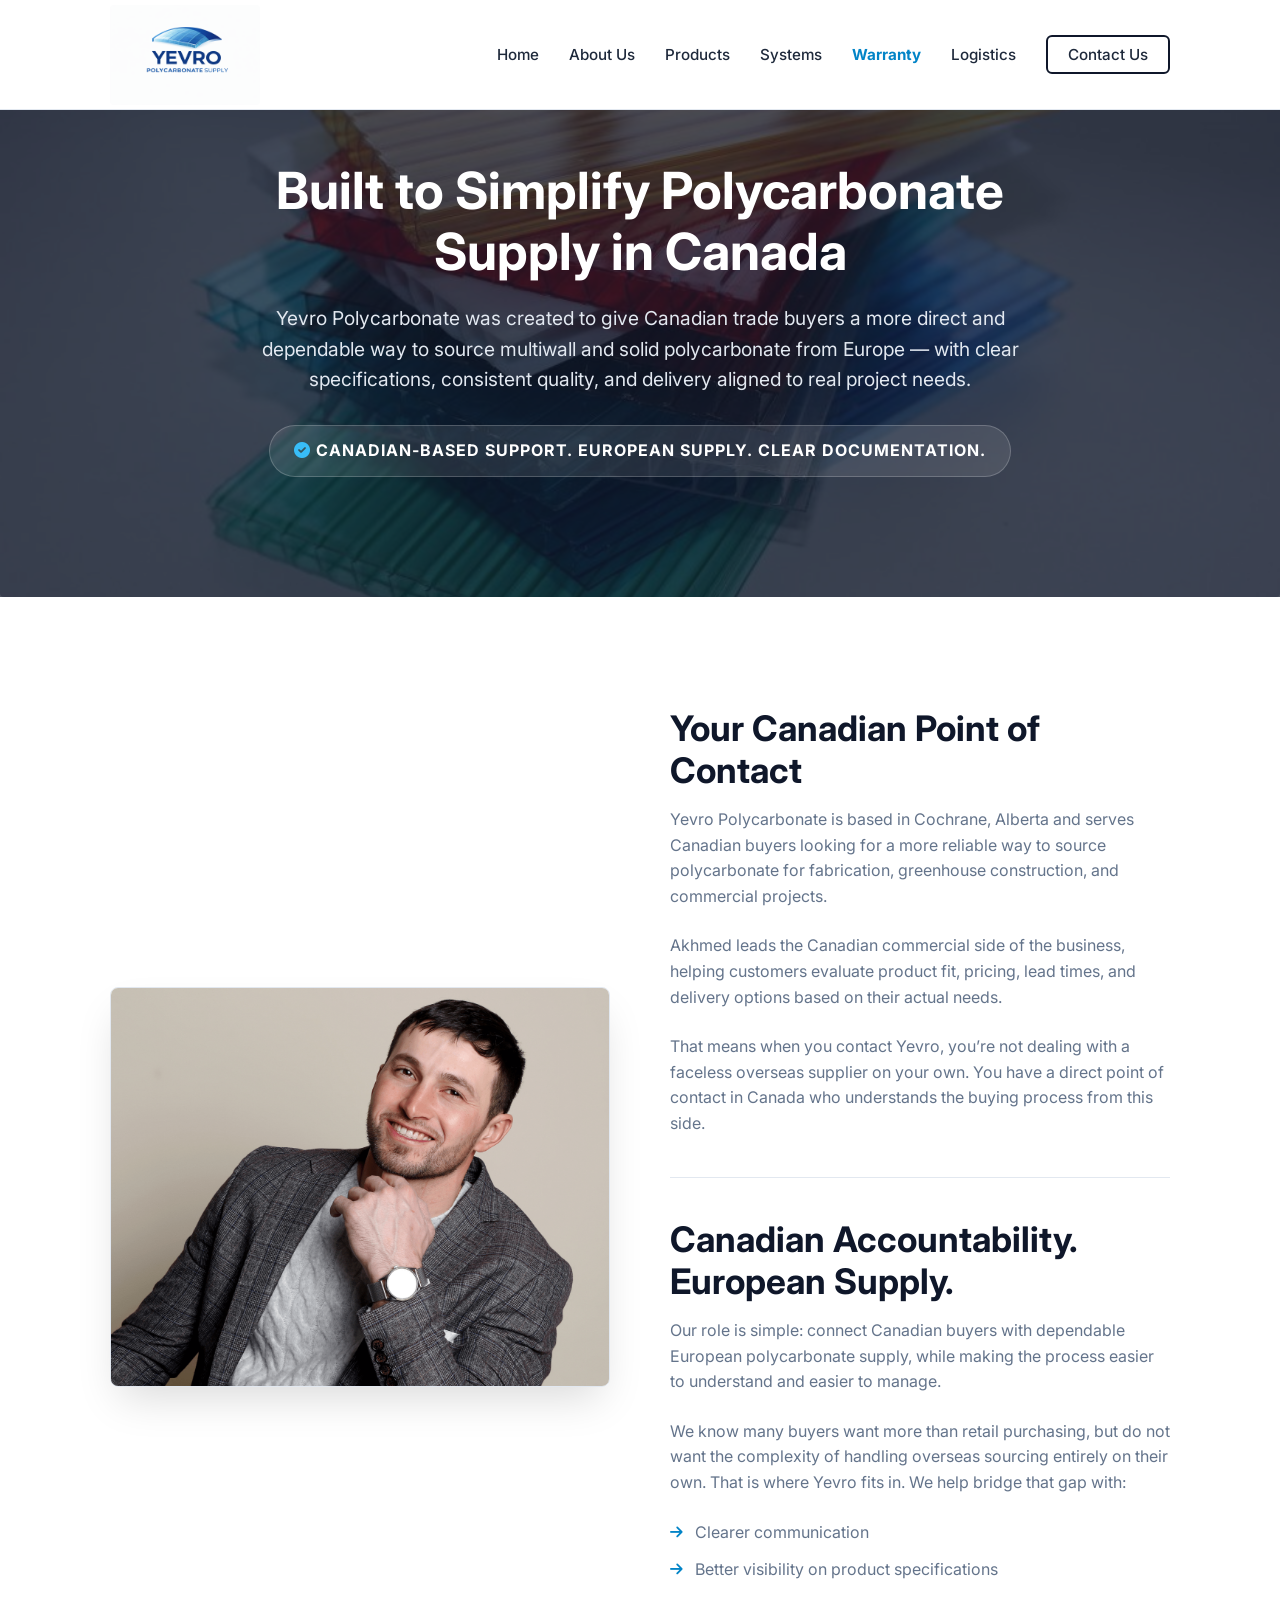
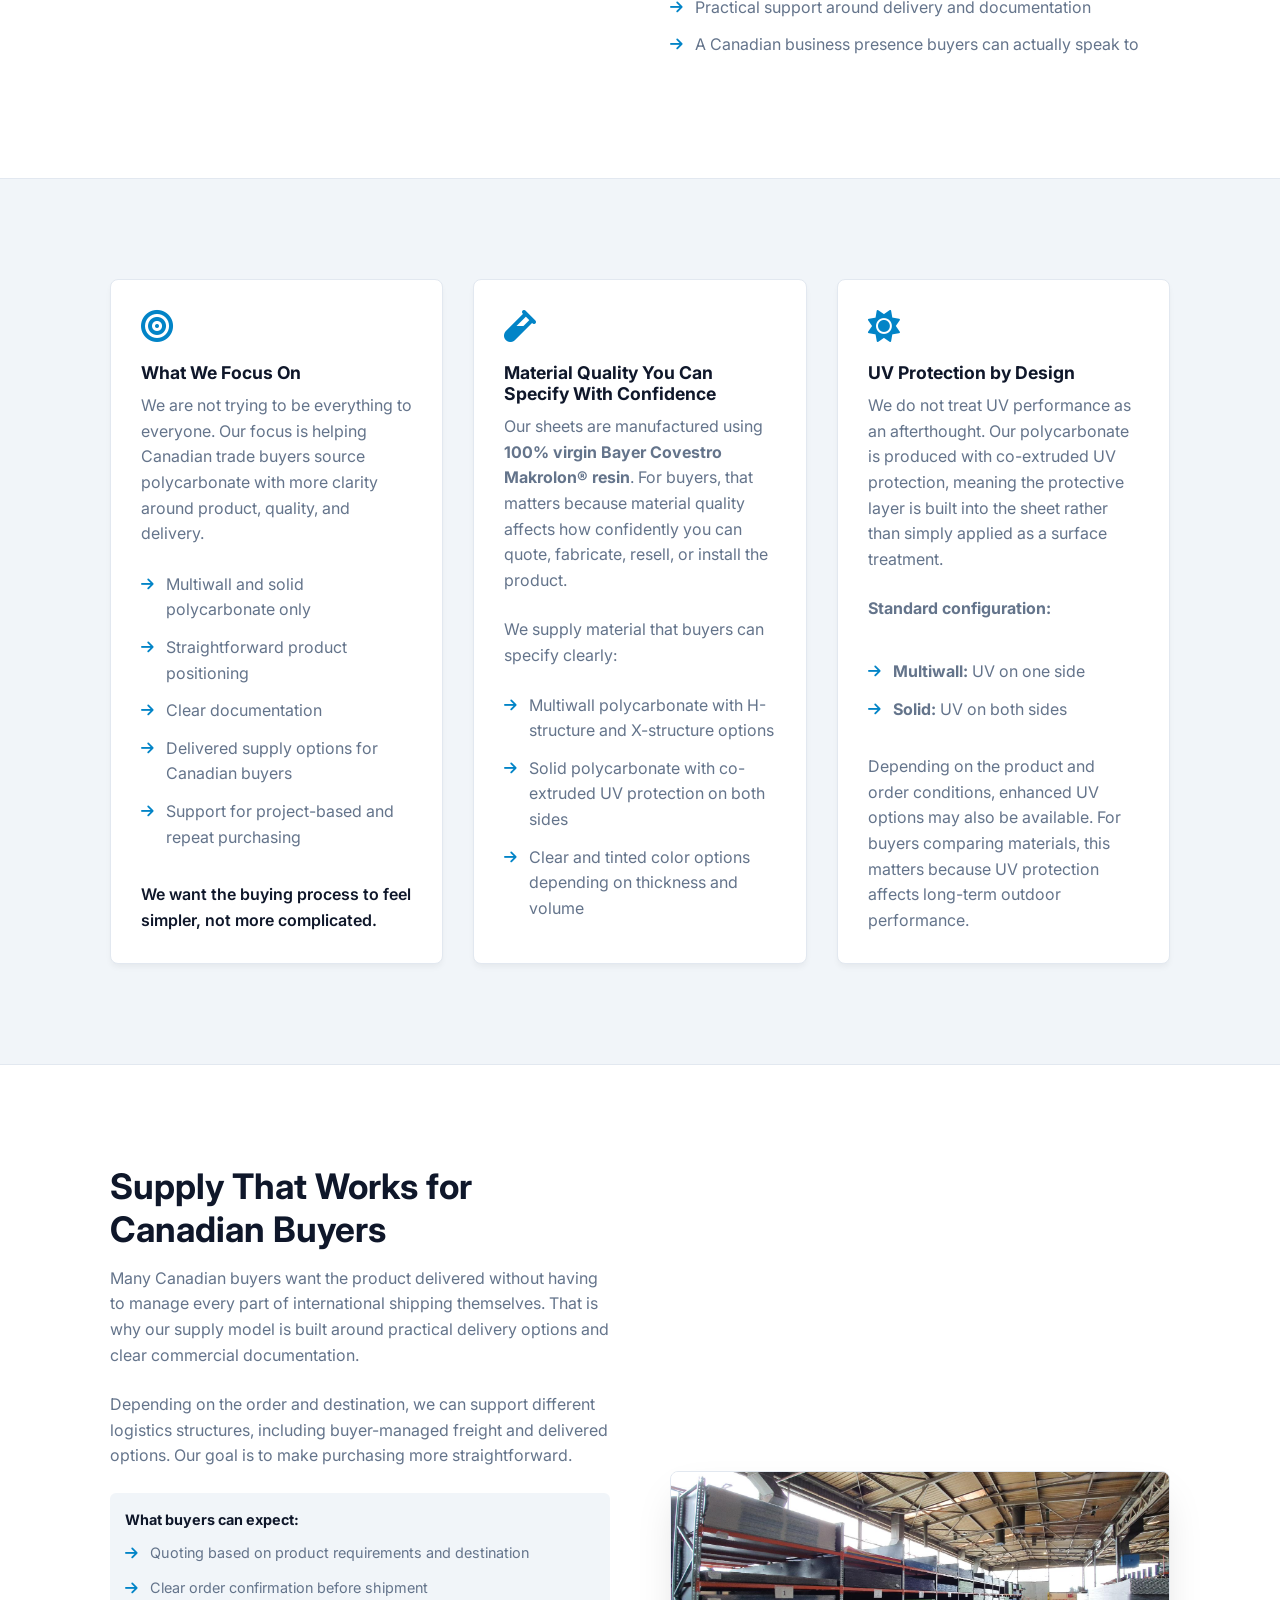
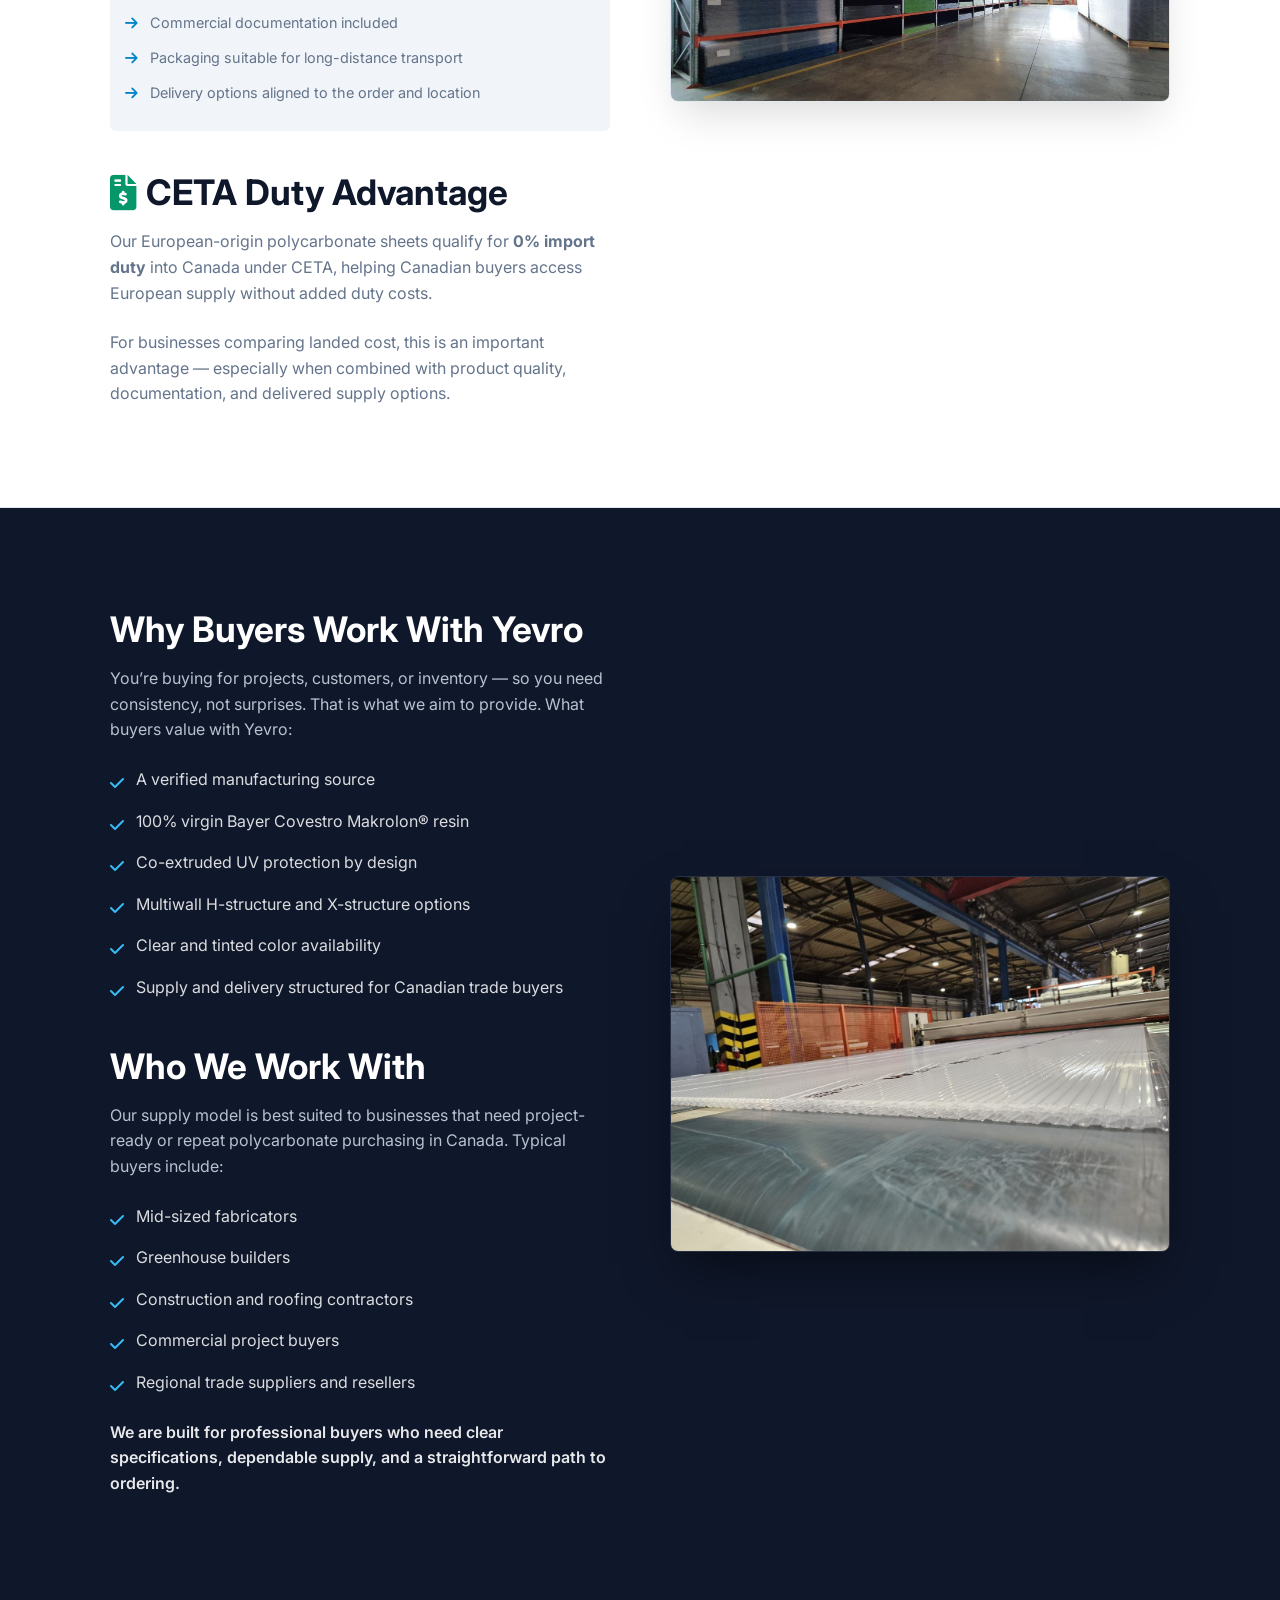
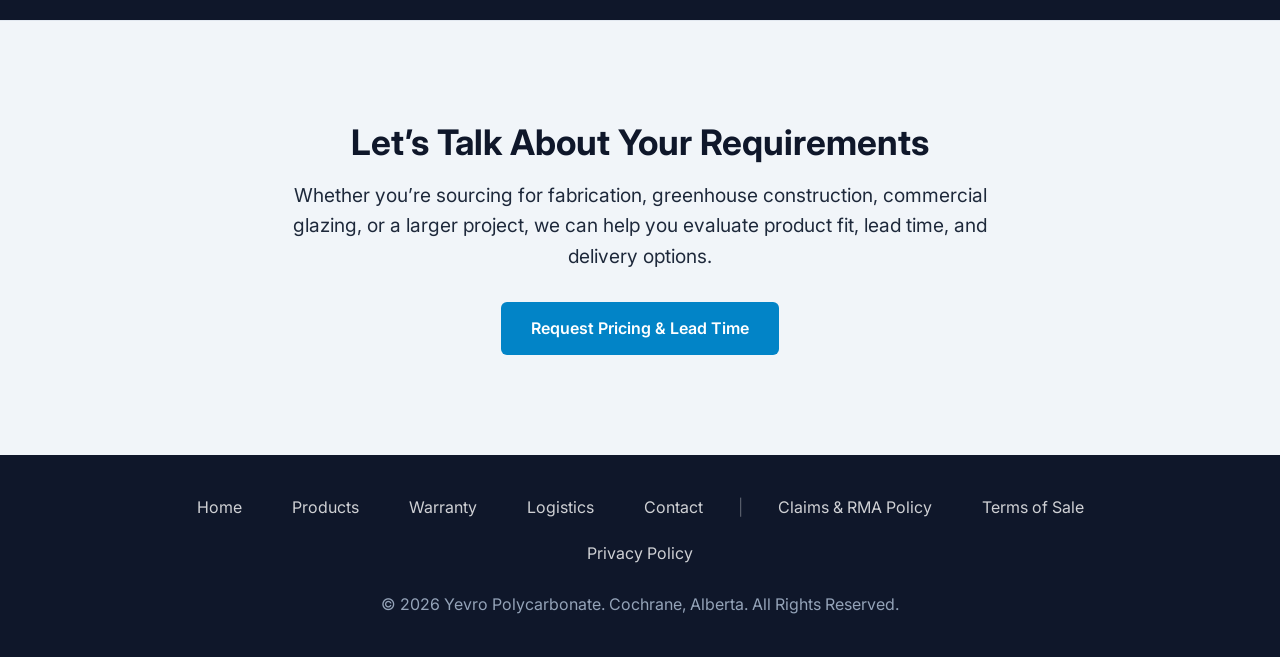
==== about.html @ a1d4a0ea "Update about.html" ====
<!DOCTYPE html>
<html lang="en">
<head>
    <meta charset="UTF-8">
    <meta name="viewport" content="width=device-width, initial-scale=1.0">
    <title>About Us | Yevro Polycarbonate Canada</title>
    <meta name="description" content="Canadian-based support. European supply. Clear documentation. We simplify polycarbonate sourcing for trade buyers.">
    <link rel="stylesheet" href="css/styles.css">
    <link href="https://fonts.googleapis.com/css2?family=Inter:wght@300;400;500;600;700;800&display=swap" rel="stylesheet">
    <link rel="stylesheet" href="https://cdnjs.cloudflare.com/ajax/libs/font-awesome/6.0.0/css/all.min.css">
     <link rel="icon" type="image/png" sizes="32x32" href="assets/favicon-32x32.png">
    <link rel="icon" type="image/png" sizes="16x16" href="assets/favicon-16x16.png">
    <link rel="apple-touch-icon" sizes="180x180" href="assets/apple-touch-icon.png">
    <link rel="icon" type="image/png" sizes="192x192" href="assets/android-chrome-192x192.png">
    <link rel="icon" type="image/png" sizes="512x512" href="assets/android-chrome-512x512.png">
    <style>
        .about-hero { position: relative; padding: 160px 20px 100px 20px; overflow-wrap: break-word; color: white; display: flex; align-items: center; justify-content: center; }
        .about-hero .hero-bg { position: absolute; top: 0; left: 0; width: 100%; height: 100%; z-index: -1; }
        .about-hero .hero-bg img { width: 100%; height: 100%; object-fit: cover; }
        .about-hero .overlay { position: absolute; top: 0; left: 0; width: 100%; height: 100%; background: rgba(15, 23, 42, 0.75); }
        .about-hero-content { position: relative; z-index: 2; max-width: 900px; text-align: center; }
        
        .clean-list { list-style: none; padding: 0; margin-bottom: 20px; }
        .clean-list li { position: relative; padding-left: 25px; margin-bottom: 12px; color: var(--text-light); }
        .clean-list li::before { content: "\f061"; font-family: "Font Awesome 6 Free"; font-weight: 900; position: absolute; left: 0; color: var(--accent); font-size: 0.9rem; }
        
        .check-list-dark { list-style: none; padding: 0; }
        .check-list-dark li { margin-bottom: 12px; display: flex; gap: 12px; align-items: flex-start; color: rgba(255,255,255,0.85); }
        .check-list-dark li::before { content: "\f00c"; font-family: "Font Awesome 6 Free"; font-weight: 900; color: #38bdf8; margin-top: 4px; }

        @media (max-width: 768px) {
            .about-hero { padding: 130px 20px 70px 20px; }
            .about-hero h1 { font-size: 2.2rem !important; line-height: 1.2; }
            .row.align-center { flex-direction: column; }
            .col-img { width: 100%; margin-bottom: 30px; }
            .col-img img { width: 100%; max-width: 100%; height: auto; }
        }
    </style>
</head>
<body>
    <header class="header">
        <div class="container nav-container">
            <a href="index.html" class="logo">
                <img src="assets/logo.png" alt="Yevro Polycarbonate">
            </a>
            <div class="mobile-toggle">
                <i class="fas fa-bars"></i>
            </div>
            <nav class="nav-menu">
                <ul>
                    <li><a href="/">Home</a></li>
                    <li><a href="/about">About Us</a></li>
                    <li><a href="/#products">Products</a></li>
                    <li><a href="/#accessories">Systems</a></li>
                    <li><a href="/warranty" style="color: var(--accent); font-weight: 700;">Warranty</a></li>
                    <li><a href="/#logistics">Logistics</a></li>
                    <li><a href="/#contact" class="btn-nav">Contact Us</a></li>
                </ul>
            </nav>
        </div>
    </header>

    <section class="about-hero">
        <div class="hero-bg">
            <img src="assets/images/hero4.jpeg" alt="Polycarbonate Wholesale Facility">
            <div class="overlay"></div>
        </div>
        <div class="container about-hero-content">
            <h1 style="color: white; font-size: 3.2rem; margin-bottom: 20px;">Built to Simplify Polycarbonate Supply in Canada</h1>
            <p style="font-size: 1.2rem; color: #e2e8f0; margin-bottom: 30px; max-width: 800px; margin-left: auto; margin-right: auto;">Yevro Polycarbonate was created to give Canadian trade buyers a more direct and dependable way to source multiwall and solid polycarbonate from Europe — with clear specifications, consistent quality, and delivery aligned to real project needs.</p>
            <div class="quality-badge" style="background: rgba(255,255,255,0.1); border: 1px solid rgba(255,255,255,0.2); color: white; font-size: 1rem; padding: 12px 24px;">
                <i class="fas fa-check-circle" style="color: #38bdf8;"></i> Canadian-based support. European supply. Clear documentation.
            </div>
        </div>
    </section>

    <section class="section bg-white border-bottom">
        <div class="container">
            <div class="row align-center">
                <div class="col-img">
                    <img src="assets/images/akhmed-nalgiev-yevro-poly-founder.png" alt="Akhmed - Yevro Polycarbonate" class="rounded-img" style="box-shadow: 0 20px 40px -10px rgba(0,0,0,0.15); border: 1px solid var(--border);">
                </div>
                <div class="col-text">
                    <h2 style="margin-top: 10px;">Your Canadian Point of Contact</h2>
                    <p>Yevro Polycarbonate is based in Cochrane, Alberta and serves Canadian buyers looking for a more reliable way to source polycarbonate for fabrication, greenhouse construction, and commercial projects.</p>
                    <p>Akhmed leads the Canadian commercial side of the business, helping customers evaluate product fit, pricing, lead times, and delivery options based on their actual needs.</p>
                    <p>That means when you contact Yevro, you’re not dealing with a faceless overseas supplier on your own. You have a direct point of contact in Canada who understands the buying process from this side.</p>
                    <hr class="divider" style="margin: 40px 0;">
                    <h2>Canadian Accountability. European Supply.</h2>
                    <p>Our role is simple: connect Canadian buyers with dependable European polycarbonate supply, while making the process easier to understand and easier to manage.</p>
                    <p>We know many buyers want more than retail purchasing, but do not want the complexity of handling overseas sourcing entirely on their own. That is where Yevro fits in. We help bridge that gap with:</p>
                    <ul class="clean-list">
                        <li>Clearer communication</li>
                        <li>Better visibility on product specifications</li>
                        <li>Practical support around delivery and documentation</li>
                        <li>A Canadian business presence buyers can actually speak to</li>
                    </ul>
                </div>
            </div>
        </div>
    </section>

    <section class="section bg-light border-bottom">
        <div class="container">
            <div class="grid-4" style="grid-template-columns: repeat(auto-fit, minmax(280px, 1fr)); gap: 30px;">
                <div class="card" style="display: flex; flex-direction: column;">
                    <i class="fas fa-bullseye card-icon"></i>
                    <h3>What We Focus On</h3>
                    <p>We are not trying to be everything to everyone. Our focus is helping Canadian trade buyers source polycarbonate with more clarity around product, quality, and delivery.</p>
                    <ul class="clean-list" style="margin-top: auto;">
                        <li>Multiwall and solid polycarbonate only</li>
                        <li>Straightforward product positioning</li>
                        <li>Clear documentation</li>
                        <li>Delivered supply options for Canadian buyers</li>
                        <li>Support for project-based and repeat purchasing</li>
                    </ul>
                    <p style="font-weight: 600; color: var(--navy); margin-bottom: 0;">We want the buying process to feel simpler, not more complicated.</p>
                </div>
                <div class="card" style="display: flex; flex-direction: column;">
                    <i class="fas fa-vial card-icon"></i>
                    <h3>Material Quality You Can Specify With Confidence</h3>
                    <p>Our sheets are manufactured using <strong>100% virgin Bayer Covestro Makrolon® resin</strong>. For buyers, that matters because material quality affects how confidently you can quote, fabricate, resell, or install the product.</p>
                    <p>We supply material that buyers can specify clearly:</p>
                    <ul class="clean-list" style="margin-top: auto; margin-bottom: 0;">
                        <li>Multiwall polycarbonate with H-structure and X-structure options</li>
                        <li>Solid polycarbonate with co-extruded UV protection on both sides</li>
                        <li>Clear and tinted color options depending on thickness and volume</li>
                    </ul>
                </div>
                <div class="card" style="display: flex; flex-direction: column;">
                    <i class="fas fa-sun card-icon"></i>
                    <h3>UV Protection by Design</h3>
                    <p>We do not treat UV performance as an afterthought. Our polycarbonate is produced with co-extruded UV protection, meaning the protective layer is built into the sheet rather than simply applied as a surface treatment.</p>
                    <p><strong>Standard configuration:</strong></p>
                    <ul class="clean-list" style="margin-top: auto;">
                        <li><strong>Multiwall:</strong> UV on one side</li>
                        <li><strong>Solid:</strong> UV on both sides</li>
                    </ul>
                    <p style="margin-bottom: 0;">Depending on the product and order conditions, enhanced UV options may also be available. For buyers comparing materials, this matters because UV protection affects long-term outdoor performance.</p>
                </div>
            </div>
        </div>
    </section>

    <section class="section bg-white border-bottom">
        <div class="container">
            <div class="row reverse align-center">
                <div class="col-img">
                    <img src="assets/images/yevro-polycarbonate-sheet-warehouse-inventory.jpg" alt="Polycarbonate Secure Packaging" class="rounded-img" style="box-shadow: 0 20px 40px -10px rgba(0,0,0,0.15); border: 1px solid var(--border);">
                </div>
                <div class="col-text">
                    <h2>Supply That Works for Canadian Buyers</h2>
                    <p>Many Canadian buyers want the product delivered without having to manage every part of international shipping themselves. That is why our supply model is built around practical delivery options and clear commercial documentation.</p>
                    <p>Depending on the order and destination, we can support different logistics structures, including buyer-managed freight and delivered options. Our goal is to make purchasing more straightforward.</p>
                    <div class="tech-note" style="display: block; margin-bottom: 40px;">
                        <strong style="color: var(--navy); display: block; margin-bottom: 10px;">What buyers can expect:</strong>
                        <ul class="clean-list" style="margin-bottom: 0;">
                            <li>Quoting based on product requirements and destination</li>
                            <li>Clear order confirmation before shipment</li>
                            <li>Commercial documentation included</li>
                            <li>Packaging suitable for long-distance transport</li>
                            <li>Delivery options aligned to the order and location</li>
                        </ul>
                    </div>
                    <h2 style="display: flex; align-items: center; gap: 10px;">
                        <i class="fas fa-file-invoice-dollar" style="color: #059669;"></i> CETA Duty Advantage
                    </h2>
                    <p>Our European-origin polycarbonate sheets qualify for <strong>0% import duty</strong> into Canada under CETA, helping Canadian buyers access European supply without added duty costs.</p>
                    <p style="margin-bottom: 0;">For businesses comparing landed cost, this is an important advantage — especially when combined with product quality, documentation, and delivered supply options.</p>
                </div>
            </div>
        </div>
    </section>

    <section class="section bg-navy">
        <div class="container">
            <div class="row align-center">
                <div class="col-text">
                    <h2 style="color: white;">Why Buyers Work With Yevro</h2>
                    <p style="color: #cbd5e1;">You’re buying for projects, customers, or inventory — so you need consistency, not surprises. That is what we aim to provide. What buyers value with Yevro:</p>
                    <ul class="check-list-dark" style="margin-bottom: 40px;">
                        <li>A verified manufacturing source</li>
                        <li>100% virgin Bayer Covestro Makrolon® resin</li>
                        <li>Co-extruded UV protection by design</li>
                        <li>Multiwall H-structure and X-structure options</li>
                        <li>Clear and tinted color availability</li>
                        <li>Supply and delivery structured for Canadian trade buyers</li>
                    </ul>
                    <h2 style="color: white;">Who We Work With</h2>
                    <p style="color: #cbd5e1;">Our supply model is best suited to businesses that need project-ready or repeat polycarbonate purchasing in Canada. Typical buyers include:</p>
                    <ul class="check-list-dark">
                        <li>Mid-sized fabricators</li>
                        <li>Greenhouse builders</li>
                        <li>Construction and roofing contractors</li>
                        <li>Commercial project buyers</li>
                        <li>Regional trade suppliers and resellers</li>
                    </ul>
                    <p style="color: white; font-weight: 600; margin-top: 20px;">We are built for professional buyers who need clear specifications, dependable supply, and a straightforward path to ordering.</p>
                </div>
                <div class="col-img">
                    <img src="assets/images/yevro-polycarbonate-sheet-production-line-factory.jpeg" alt="Commercial Polycarbonate Applications" class="rounded-img" style="border: 1px solid rgba(255,255,255,0.1); box-shadow: 0 25px 50px -12px rgba(0,0,0,0.5);">
                </div>
            </div>
        </div>
    </section>

    <section class="section bg-light border-top text-center">
        <div class="container narrow-content">
            <h2>Let’s Talk About Your Requirements</h2>
            <p class="lead-text" style="margin-bottom: 30px;">Whether you’re sourcing for fabrication, greenhouse construction, commercial glazing, or a larger project, we can help you evaluate product fit, lead time, and delivery options.</p>
            <a href="index.html#contact" class="btn btn-primary" style="min-width: 250px;">Request Pricing & Lead Time</a>
        </div>
    </section>

    <footer>
        <div class="container" style="display: flex; flex-direction: column; align-items: center; gap: 15px;">
            <div class="footer-links" style="display: flex; gap: 20px; flex-wrap: wrap; justify-content: center; margin-bottom: 10px;">
                <a href="/">Home</a>
                <a href="/#products">Products</a>
                <a href="/warranty">Warranty</a>
                <a href="/#logistics">Logistics</a>
                <a href="/#contact">Contact</a>
                <span style="color: rgba(255,255,255,0.3);">|</span>
                <a href="/claims">Claims & RMA Policy</a>
                <a href="/terms">Terms of Sale</a>
                <a href="/privacy">Privacy Policy</a>
            </div>
            <p style="margin: 0;">&copy; 2026 Yevro Polycarbonate. Cochrane, Alberta. All Rights Reserved.</p>
        </div>
    </footer>

    <script>
        document.addEventListener('DOMContentLoaded', function() {
            const mobileToggle = document.querySelector('.mobile-toggle');
            const navMenu = document.querySelector('.nav-menu');
            if (mobileToggle) {
                const toggleIcon = mobileToggle.querySelector('i');
                mobileToggle.addEventListener('click', function() {
                    navMenu.classList.toggle('active');
                    if (navMenu.classList.contains('active')) {
                        toggleIcon.classList.remove('fa-bars');
                        toggleIcon.classList.add('fa-times');
                    } else {
                        toggleIcon.classList.remove('fa-times');
                        toggleIcon.classList.add('fa-bars');
                    }
                });
            }
        });
    </script>
</body>
</html>
---- css/styles.css ----
/* =========================================
   1. VARIABLES & RESET
   ========================================= */
:root {
    --navy: #0F172A;        /* Dark Industrial Blue */
    --navy-light: #334155;  /* Slate Blue */
    --accent: #0284c7;      /* Bright Blue */
    --text: #1E293B;        /* Main Text */
    --text-light: #64748B;  /* Secondary Text */
    --bg-light: #F1F5F9;    /* Light Grey */
    --bg-white: #FFFFFF;
    --border: #E2E8F0;
    
    /* Contact Form Colors */
    --line: #E2E8F0;
    --muted: #94a3b8;
    
    --spacing: 100px;
}

* { margin: 0; padding: 0; box-sizing: border-box; }

body {
    font-family: 'Inter', sans-serif;
    color: var(--text);
    line-height: 1.6;
    background-color: var(--bg-white);
    font-size: 16px;
    overflow-x: hidden;
}

h1, h2, h3, h4 {
    color: var(--navy);
    font-weight: 700;
    line-height: 1.2;
    margin-bottom: 1rem;
}
h1 { font-size: 2.8rem; }
h2 { font-size: 2.2rem; }
h3 { font-size: 1.5rem; }

p { margin-bottom: 1.5rem; color: var(--text-light); }
a { text-decoration: none; color: inherit; transition: 0.3s; }
img { max-width: 100%; display: block; border-radius: 4px; }
ul { list-style: none; }

/* =========================================
   2. UTILITIES & LAYOUT
   ========================================= */
.container { max-width: 1100px; margin: 0 auto; padding: 0 20px; }
.narrow-content { max-width: 800px; margin: 0 auto; }
.section { padding: var(--spacing) 0; }

/* Backgrounds */
.bg-light { background-color: var(--bg-light); }
.bg-white { background-color: var(--bg-white); }
.bg-navy { background-color: var(--navy); color: white; }
.text-white { color: white !important; }
.border-bottom { border-bottom: 1px solid var(--border); }
.border-top { border-top: 1px solid var(--border); }

/* Alignment & Spacing */
.text-center { text-align: center; }
.mt-4 { margin-top: 2rem; }
.mb-5 { margin-bottom: 3rem; }
.rounded-img { border-radius: 8px; box-shadow: 0 10px 15px -3px rgba(0, 0, 0, 0.1); }
.divider { border: 0; border-top: 1px solid var(--border); margin: 60px 0; }

/* Buttons */
.btn-primary {
    display: inline-block;
    background: var(--accent);
    color: white;
    padding: 14px 30px;
    border-radius: 6px;
    font-weight: 600;
    border: none;
    cursor: pointer;
    text-align: center;
    width: auto; /* IMPORTANT: Default to auto width so desktop looks good */
    min-width: 220px;
}
.btn-primary:hover { background: var(--navy); color: white; }

/* =========================================
   3. NAVIGATION
   ========================================= */
.header {
    background: white;
    border-bottom: 1px solid var(--border);
    position: fixed; top: 0; width: 100%; z-index: 1000;
    height: 110px;
    display: flex; align-items: center;
}
.nav-container { display: flex; justify-content: space-between; align-items: center; width: 100%; }

.logo img { height: 100px; width: auto; }

.nav-menu ul { display: flex; gap: 30px; align-items: center; }
.nav-menu a { font-size: 0.95rem; font-weight: 500; color: var(--text); }
.nav-menu a:hover { color: var(--accent); }

.btn-nav {
    border: 2px solid var(--navy);
    padding: 8px 20px;
    border-radius: 6px;
    font-weight: 600;
}
.btn-nav:hover { background: var(--navy); color: white !important; }

/* Mobile Toggle */
.mobile-toggle { display: none; font-size: 1.8rem; cursor: pointer; color: var(--navy); z-index: 1002; }

/* =========================================
   4. HERO SECTION
   ========================================= */
.hero {
    position: relative;
    height: 600px;
    display: flex; align-items: center; justify-content: center;
    text-align: center;
    margin-top: 90px;
    overflow: hidden;
    color: white;
}
.hero-bg img { position: absolute; top: 0; left: 0; width: 100%; height: 100%; object-fit: cover; z-index: -1; }
.overlay { position: absolute; top: 0; left: 0; width: 100%; height: 100%; background: rgba(15, 23, 42, 0.65); z-index: 0; }
.hero-content { position: relative; z-index: 2; max-width: 900px; }
.hero h1 { color: white; font-size: 3rem; font-weight: 800; margin-bottom: 20px; text-shadow: 0 2px 10px rgba(0,0,0,0.5); }
.hero-lead { font-size: 1.25rem; color: #cbd5e1; margin-bottom: 35px; max-width: 700px; margin-left: auto; margin-right: auto; }

/* =========================================
   5. GENERAL SECTIONS (Quality, Audience)
   ========================================= */
.quality-badge {
    display: inline-block; background: #e0f2fe; color: var(--accent);
    padding: 8px 16px; border-radius: 50px; font-weight: 700;
    font-size: 0.9rem; margin-bottom: 20px; text-transform: uppercase; letter-spacing: 1px;
}
.lead-text { font-size: 1.2rem; color: var(--text); }
.section-title { text-align: center; margin-bottom: 60px; max-width: 700px; margin-left: auto; margin-right: auto; }

.grid-4 { display: grid; grid-template-columns: repeat(auto-fit, minmax(220px, 1fr)); gap: 30px; }
.card {
    background: white; padding: 30px; border-radius: 8px;
    box-shadow: 0 4px 6px -1px rgba(0, 0, 0, 0.05);
    border: 1px solid var(--border); transition: 0.3s;
}
.card:hover { transform: translateY(-5px); border-color: var(--accent); }
.card-icon { font-size: 2rem; color: var(--accent); margin-bottom: 20px; }
.card h3 { font-size: 1.1rem; margin-bottom: 10px; }

/* =========================================
   6. PRODUCTS & GALLERY
   ========================================= */
.product-block { display: flex; gap: 60px; align-items: center; }
.product-block.reverse { flex-direction: row-reverse; }
.product-img { flex: 1; }
.product-img img { box-shadow: 0 10px 15px -3px rgba(0, 0, 0, 0.1); border-radius: 8px; width: 100%; height: 350px; object-fit: cover; }
.product-text { flex: 1; }
.product-desc { font-size: 1.1rem; color: var(--navy); font-weight: 500; }
.spec-list li { margin-bottom: 10px; border-bottom: 1px solid var(--border); padding-bottom: 5px; }
.spec-list strong { color: var(--navy); min-width: 120px; display: inline-block; }
.tech-note {
    background: var(--bg-light); padding: 15px; border-radius: 6px;
    font-size: 0.9rem; color: var(--text-light); display: flex; gap: 10px; align-items: center;
    margin-top: 20px;
}
.tech-note i { color: var(--accent); }

.gallery-grid { display: grid; grid-template-columns: repeat(auto-fit, minmax(300px, 1fr)); gap: 20px; }
.gallery-item { position: relative; overflow: hidden; border-radius: 8px; }
.gallery-item img { width: 100%; height: 250px; object-fit: cover; transition: 0.5s; }
.gallery-item:hover img { transform: scale(1.05); }
.gallery-caption {
    position: absolute; bottom: 0; left: 0; width: 100%;
    background: rgba(15, 23, 42, 0.8); color: white;
    padding: 10px; font-weight: 600; text-align: center;
}

/* =========================================
   7. TECHNICAL & LOGISTICS
   ========================================= */
.row { display: flex; gap: 60px; align-items: center; }
.row.reverse { flex-direction: row-reverse; }
.col-text { flex: 1; }
.col-img { flex: 1; }
.col-img img { width: 100%; border-radius: 8px; object-fit: cover; max-height: 400px; }

.download-buttons { display: flex; gap: 20px; margin-top: 30px; flex-wrap: wrap; }
.btn-download {
    display: inline-flex; align-items: center; gap: 10px;
    background: white; border: 1px solid var(--border);
    padding: 12px 25px; border-radius: 6px; font-weight: 600; color: var(--navy);
}
.btn-download:hover { border-color: var(--accent); color: var(--accent); background: #f0f9ff; }

.terms-list { display: flex; flex-direction: column; gap: 25px; margin-top: 30px; }
.term-item { border-left: 4px solid var(--navy); padding-left: 20px; }

/* =========================================
   8. WHY YEVRO (Original Layout Restored)
   ========================================= */
.bg-navy h2, .bg-navy p, .bg-navy li { color: white; }
.bg-navy p { opacity: 0.9; }

#why .why-head{ text-align:center; max-width: 760px; margin: 0 auto 40px auto; }
#why .why-head h2{ color:#fff; margin-bottom:12px; }
#why .why-head p{ color: rgba(255,255,255,0.88); margin:0; }

#why .why-split{ display:grid; grid-template-columns: 1.2fr 0.9fr; gap: 34px; align-items: start; }
#why .why-cards{ display:grid; grid-template-columns: repeat(2, minmax(0, 1fr)); gap: 16px; }

#why .why-point{
    padding: 18px 16px; border-radius: 14px;
    background: rgba(255,255,255,0.06); border: 1px solid rgba(226,232,240,0.14);
    text-align: left; min-height: 168px;
}
#why .why-ico{
    width: 52px; height: 52px; border-radius: 14px;
    display:grid; place-items:center;
    background: rgba(2,132,199,0.18); color:#fff;
    font-size: 1.2rem; margin-bottom: 12px;
}
#why .why-point h3{ color:#fff; font-size: 1.05rem; margin: 0 0 8px 0; }
#why .why-point p{ color: rgba(255,255,255,0.86); font-size: 0.95rem; margin: 0; }

#why .why-sub{
    margin-top: 10px; padding: 10px 12px; border-radius: 12px;
    background: rgba(255,255,255,0.06); border: 1px solid rgba(226,232,240,0.12);
    color: rgba(255,255,255,0.86); font-size: 0.9rem;
}

#why .why-cta{ margin-top: 22px; display:flex; }
#why .why-cta .btn-primary{ width: auto; min-width: 320px; }

#why .why-img{
    border-radius: 16px; overflow:hidden; border: 1px solid rgba(226,232,240,0.14);
    box-shadow: 0 18px 40px rgba(0,0,0,0.25); position: sticky; top: 140px;
}
#why .why-img img{ width:100%; height: 520px; object-fit: cover; display:block; }

/* =========================================
   9. FACTORY PROOF & CONTACT
   ========================================= */
.video-proof-wrapper {
    background: white; padding: 15px; border-radius: 16px;
    box-shadow: 0 20px 40px -10px rgba(0, 0, 0, 0.15); border: 1px solid var(--border);
    max-width: 900px; margin: 0 auto;
}
.video-proof-wrapper video { width: 100%; border-radius: 12px; display: block; background: #000; }
.video-badges { display: flex; justify-content: center; gap: 20px; margin-top: 20px; flex-wrap: wrap; }
.badge-item {
    font-size: 0.9rem; color: var(--navy); font-weight: 600;
    display: flex; align-items: center; gap: 8px; background: #f1f5f9; padding: 8px 16px; border-radius: 20px;
}
.badge-item i { color: #059669; }

/* Contact Form */
.quote-layout { display: grid; grid-template-columns: 1fr 1.15fr; gap: 16px; align-items: start; }
.quote-help { border: 1px solid var(--line); border-radius: 18px; background: #fff; padding: 16px; }
.quote-card { border: 1px solid var(--line); border-radius: 18px; background: #fff; padding: 25px; box-shadow: 0 10px 26px rgba(15, 18, 23, .06); }
.help-list li { margin: 8px 0; color: #2b313b; }
.mini-note { margin-top: 14px; padding: 12px 14px; border: 1px solid var(--line); border-radius: 14px; background: #f6f7f9; color: #2b313b; font-size: 14px; }
.form label { display: grid; gap: 6px; font-weight: 800; font-size: 13.5px; margin-bottom: 12px; }
.form input, .form select, .form textarea {
    width: 100%; padding: 12px; border-radius: 12px; border: 1px solid var(--line);
    background: #fff; color: var(--text); outline: none; font-family: inherit;
}
.form input:focus, .form select:focus, .form textarea:focus { border-color: rgba(15, 94, 168, .55); box-shadow: 0 0 0 4px rgba(15, 94, 168, .12); }
.form-row { display: grid; grid-template-columns: 1fr 1fr; gap: 12px; }
.form-actions { display: flex; gap: 12px; flex-wrap: wrap; margin-top: 12px; }
.form-actions .btn-primary { width: 100%; }
.honeypot { display: none !important; }

/* Footer */
footer { background: var(--navy); color: white; padding: 40px 0; text-align: center; }
footer p { color: #94a3b8; margin-bottom: 10px; }
.footer-links a { color: white; margin: 0 15px; opacity: 0.8; }

/* =========================================
   10. ACCESSORIES (NEW STYLES)
   ========================================= */
.row-accessories { display: grid; grid-template-columns: repeat(3, 1fr); gap: 30px; }

.profile-card {
    background: white; border: 1px solid #e2e8f0; border-radius: 12px; padding: 25px;
    height: 100%; display: flex; flex-direction: column;
    box-shadow: 0 4px 6px -1px rgba(0, 0, 0, 0.05); transition: transform 0.2s ease, box-shadow 0.2s ease;
}
.profile-card:hover { transform: translateY(-5px); box-shadow: 0 10px 20px rgba(0,0,0,0.08); }
.profile-header { display: flex; align-items: center; margin-bottom: 20px; padding-bottom: 15px; border-bottom: 1px solid #f1f5f9; }
.profile-header h3 { margin: 0; font-size: 1.15rem; font-weight: 700; color: #0F172A; }
.profile-img-wrapper {
    background: #f8fafc; border-radius: 8px; padding: 10px; text-align: center;
    margin-bottom: 20px; height: 180px; display: flex; align-items: center; justify-content: center; border: 1px solid #e2e8f0;
}
.profile-img-wrapper img { max-height: 100%; max-width: 100%; object-fit: contain; }
.profile-body { flex-grow: 1; display: flex; flex-direction: column; }
.profile-body p { font-size: 0.95rem; color: #64748b; line-height: 1.5; margin-bottom: 15px; }
.spacer { margin-top: auto; }
.btn-pdf-download {
    display: flex; align-items: center; justify-content: center; gap: 8px;
    background: white; color: #ef4444; border: 1px solid #e2e8f0;
    padding: 12px; border-radius: 6px; font-size: 0.9rem; font-weight: 600;
    text-decoration: none; width: 100%; transition: all 0.2s ease;
}
.btn-pdf-download:hover { background: #fef2f2; border-color: #ef4444; }

/* Accessories Icon Squares */
.icon-square { width: 40px; height: 40px; border-radius: 8px; display: flex; align-items: center; justify-content: center; font-weight: 800; font-size: 1.2rem; }
.bg-blue-light { background: #e0f2fe; } .text-blue { color: #0284c7; }
.bg-green-light { background: #dcfce7; } .text-green { color: #16a34a; }
.bg-orange-light { background: #ffedd5; } .text-orange { color: #ea580c; }

/* Centered Button Wrapper */
.accessories-cta-wrapper { display: flex; justify-content: center; align-items: center; width: 100%; margin-top: 40px; }

/* =========================================
   11. MOBILE / RESPONSIVE
   ========================================= */
@media (max-width: 980px) {
    .quote-layout { grid-template-columns: 1fr; }
    .form-row { grid-template-columns: 1fr; }
    #why .why-split { grid-template-columns: 1fr; }
    #why .why-cards { grid-template-columns: 1fr; }
    #why .why-img { position: relative; top: auto; }
    #why .why-img img { height: 320px; }
    #why .why-cta .btn-primary { width: 100%; min-width: 0; }
}

@media (max-width: 768px) {
   .logo img { height: 90px; width: auto; }
   .header {height: 100px;}
   
    /* Accessories 3-column fix for mobile */
    .row-accessories { grid-template-columns: 1fr; }
    .profile-card { padding: 20px; }

    /* Nav */
    .mobile-toggle { display: block; }
    .nav-menu {
        position: fixed; top: 100px; left: -100%; width: 100%;
        height: calc(100vh - 100px); background: white;
        padding: 30px; border-bottom: 1px solid var(--border);
        transition: 0.3s; z-index: 999; display: flex; flex-direction: column; overflow-y: auto;
    }
    .nav-menu.active { left: 0; }
    .nav-menu ul { flex-direction: column; align-items: flex-start; gap: 25px; width: 100%; }
    .nav-menu a { display: block; width: 100%; padding: 10px 0; border-bottom: 1px solid #f1f1f1; }
    .btn-nav { display: block; width: 100%; text-align: center; margin-top: 10px; }

    /* Layout Resets */
    .product-block, .product-block.reverse, .row, .row.reverse { flex-direction: column; }
    .hero { height: auto; padding: 100px 0; margin-top: 90px; }
    .hero h1 { font-size: 2rem; }
    .col-img, .product-img { width: 100%; }
    .btn-primary { width: 100%; }
}
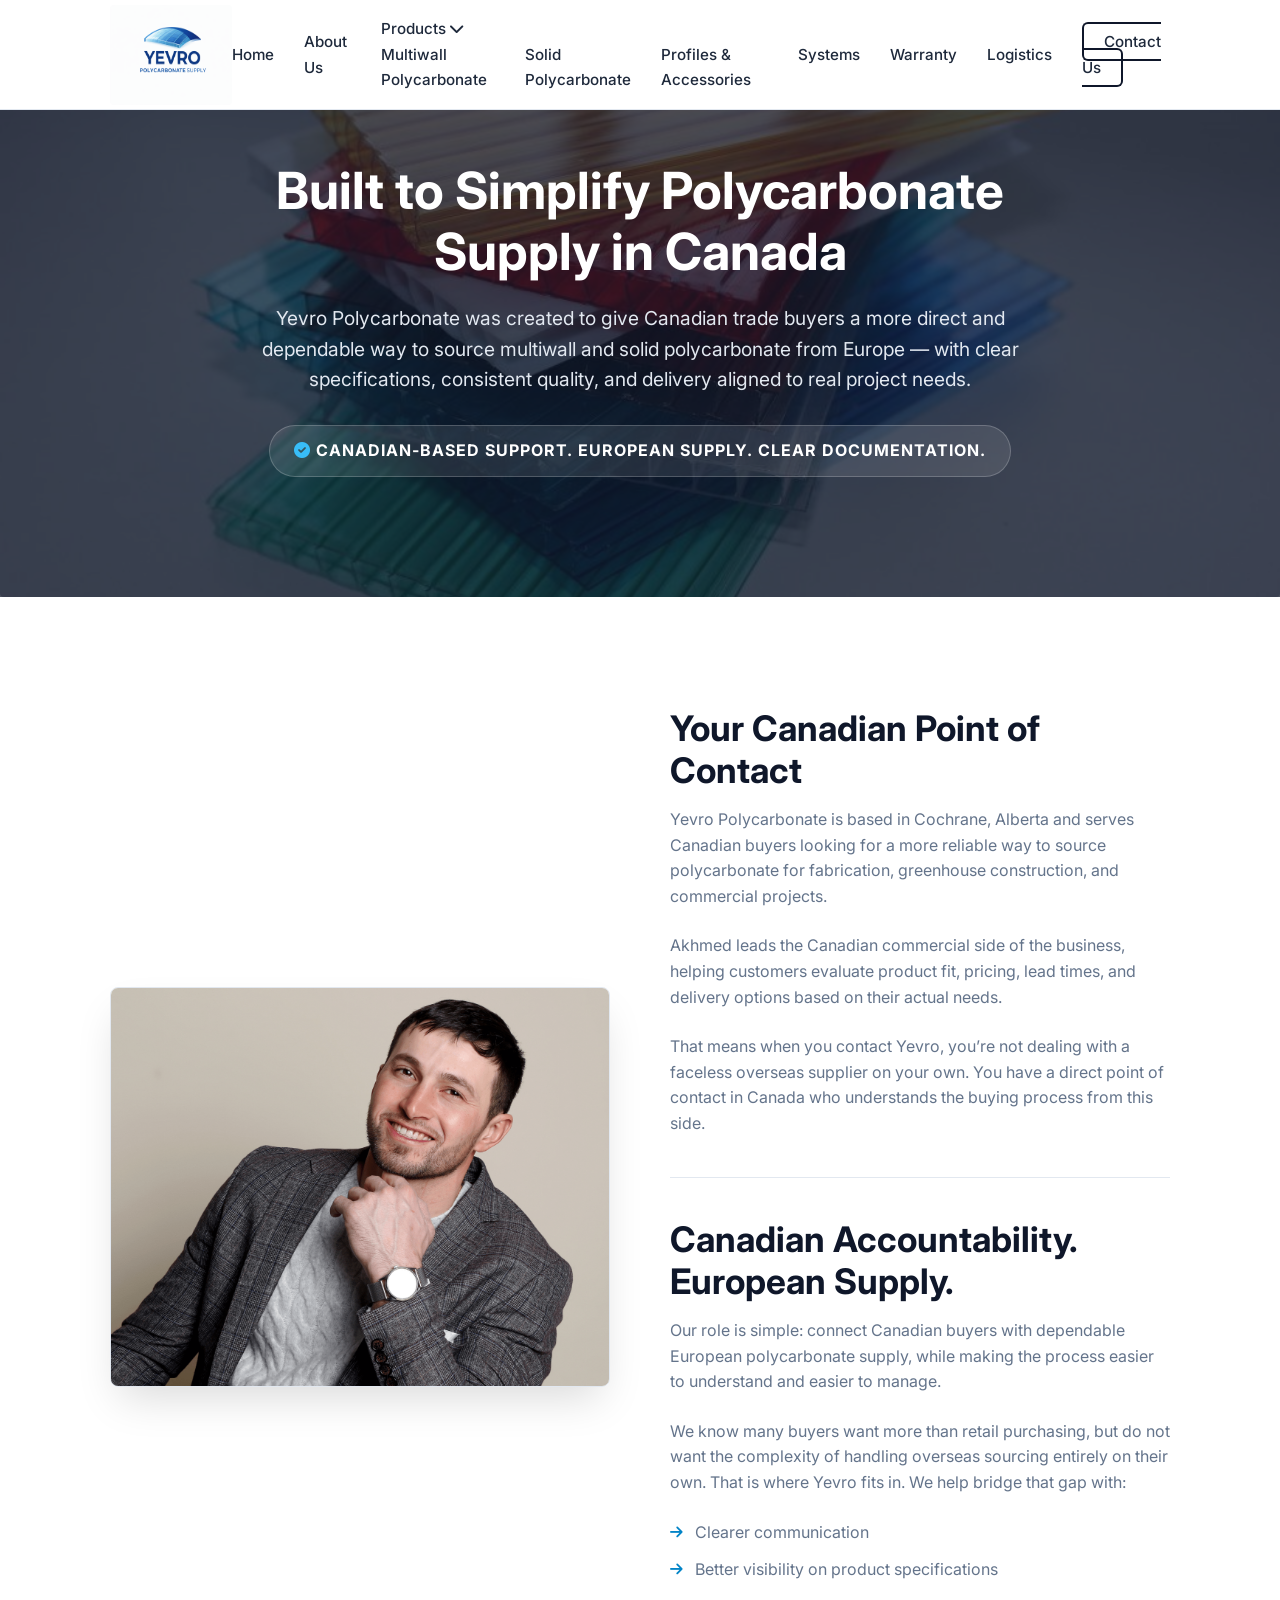
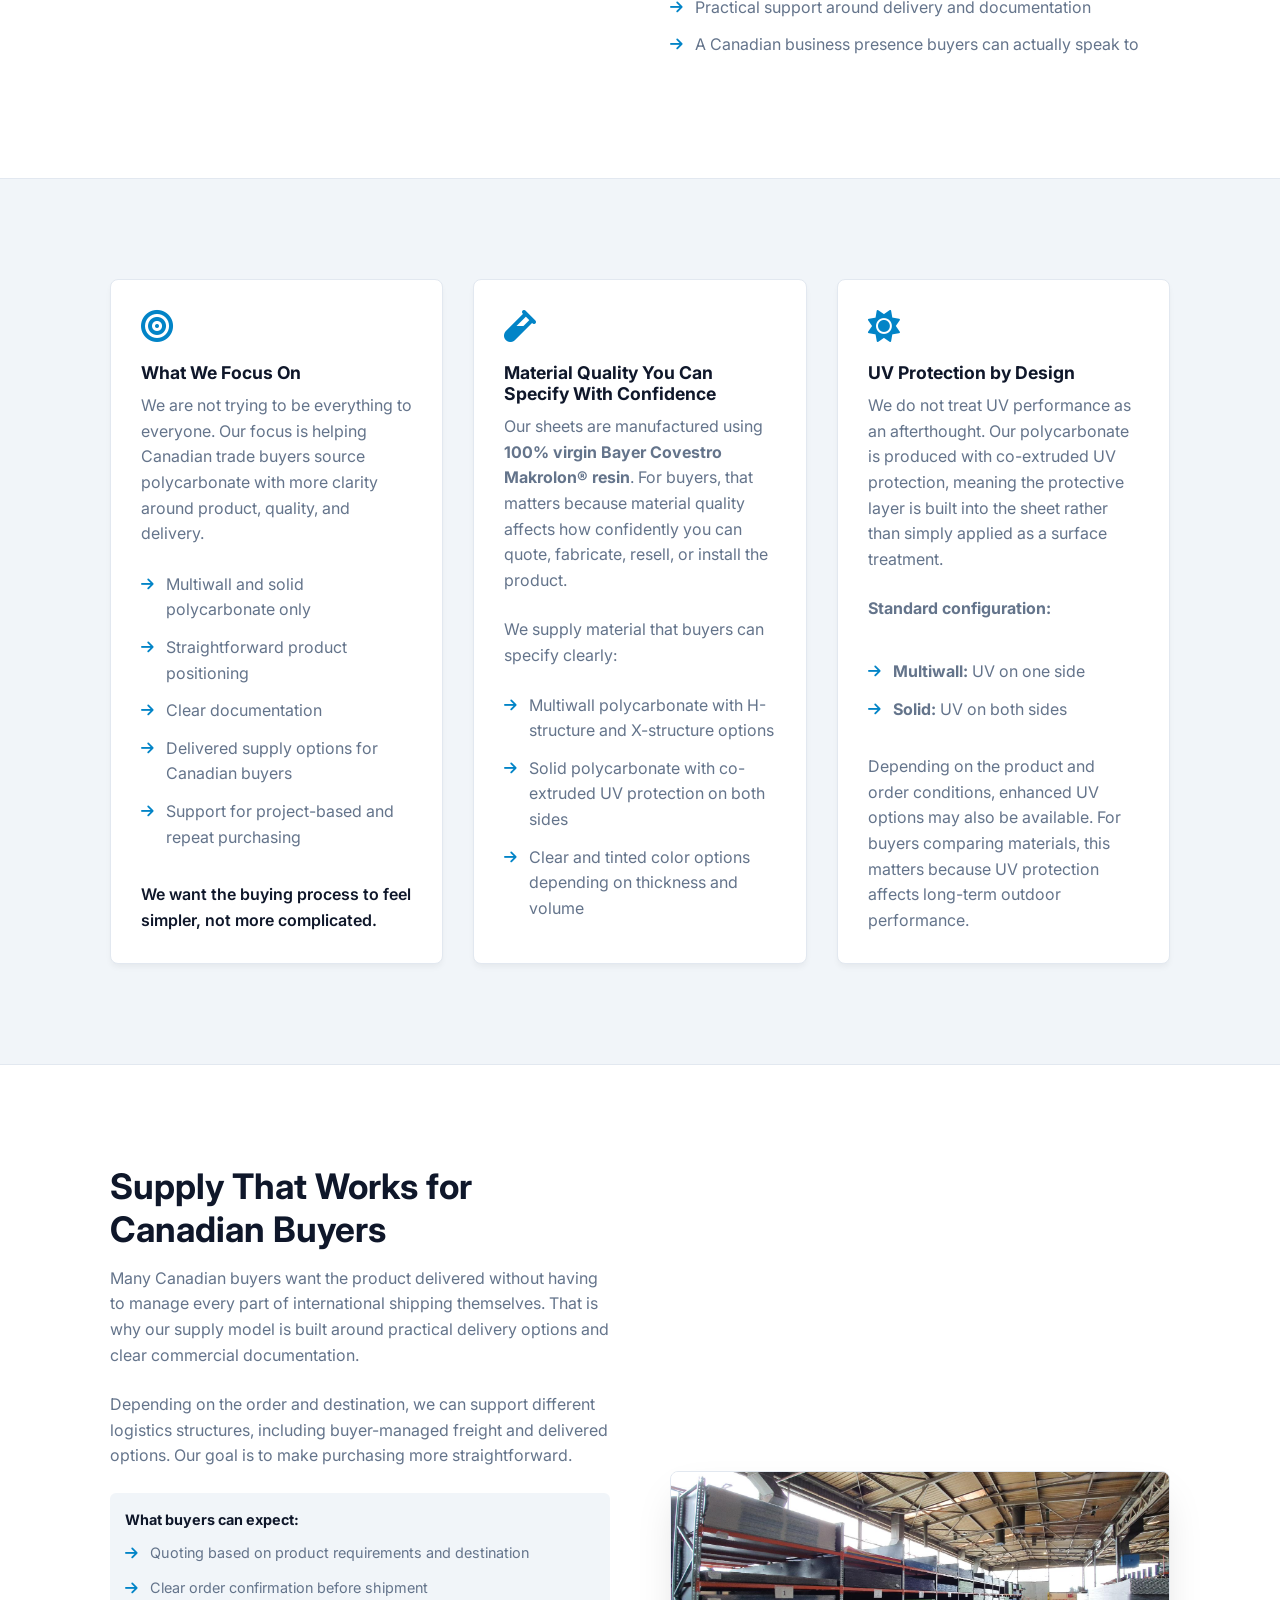
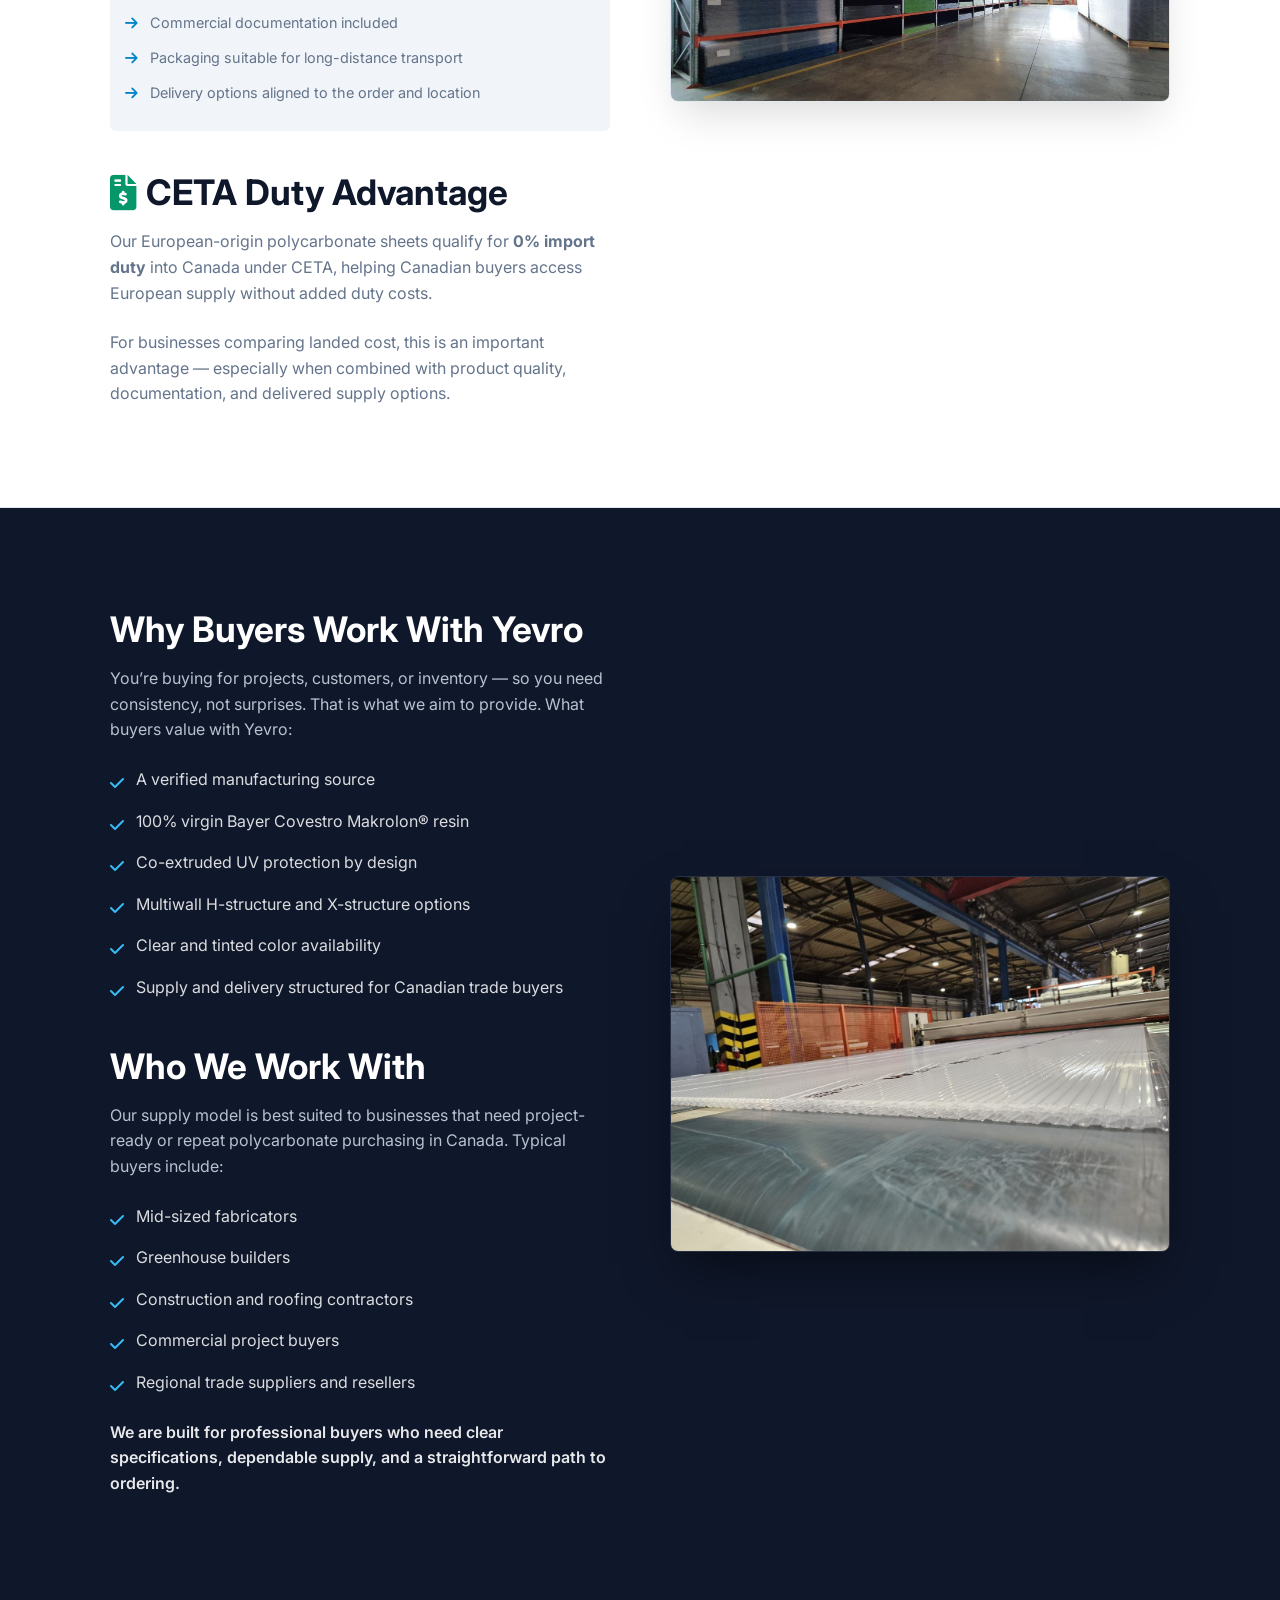
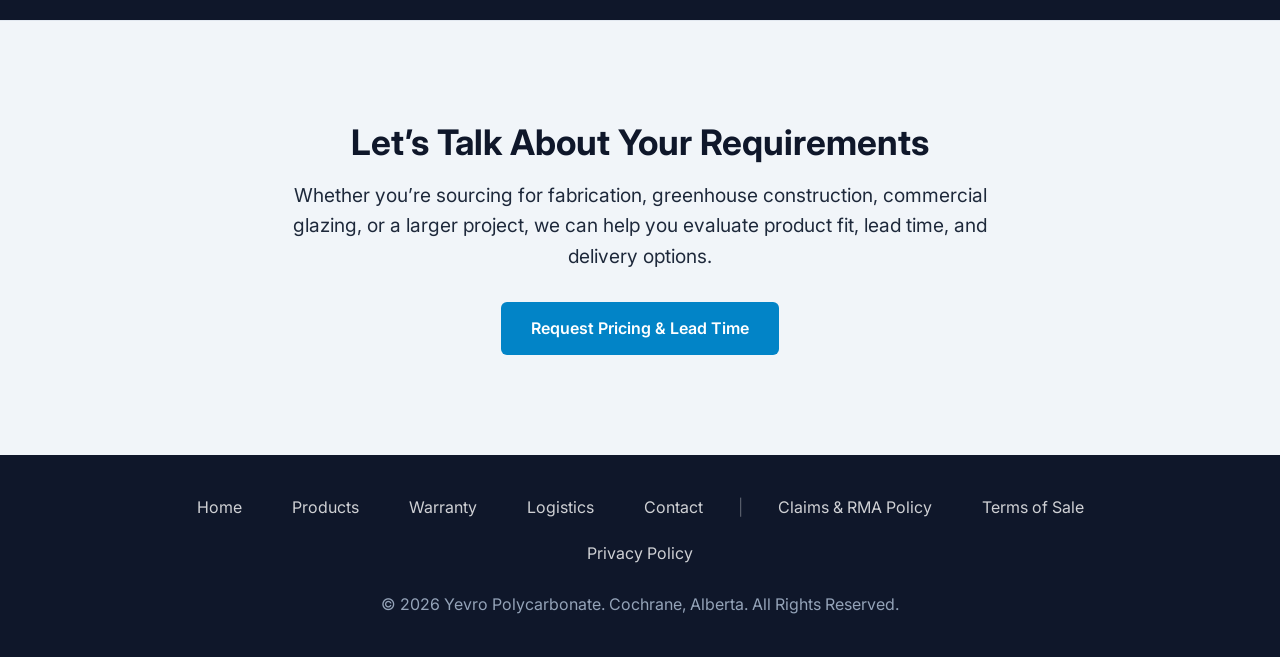
==== commit c3bcf415: "Add files via upload" ====
--- a/about.html
+++ b/about.html
@@ -49,10 +49,17 @@
             <nav class="nav-menu">
                 <ul>
                     <li><a href="/">Home</a></li>
-                    <li><a href="/about">About Us</a></li>
-                    <li><a href="/#products">Products</a></li>
+                    <li><a href="/about" class="active-link">About Us</a></li>
+                    <li class="nav-dropdown">
+                        <a href="/#products" class="nav-dropdown-link">Products <i class="fas fa-chevron-down"></i></a>
+                        <ul class="dropdown-menu">
+                            <li><a href="/multiwall.html">Multiwall Polycarbonate</a></li>
+                            <li><a href="/solid-polycarbonate.html">Solid Polycarbonate</a></li>
+                            <li><a href="/polycarbonate-profiles.html">Profiles & Accessories</a></li>
+                        </ul>
+                    </li>
                     <li><a href="/#accessories">Systems</a></li>
-                    <li><a href="/warranty" style="color: var(--accent); font-weight: 700;">Warranty</a></li>
+                    <li><a href="/warranty">Warranty</a></li>
                     <li><a href="/#logistics">Logistics</a></li>
                     <li><a href="/#contact" class="btn-nav">Contact Us</a></li>
                 </ul>
--- a/css/styles.css
+++ b/css/styles.css
@@ -316,6 +316,7 @@
 /* Centered Button Wrapper */
 .accessories-cta-wrapper { display: flex; justify-content: center; align-items: center; width: 100%; margin-top: 40px; }
 
+
 /* =========================================
    11. MOBILE / RESPONSIVE
    ========================================= */
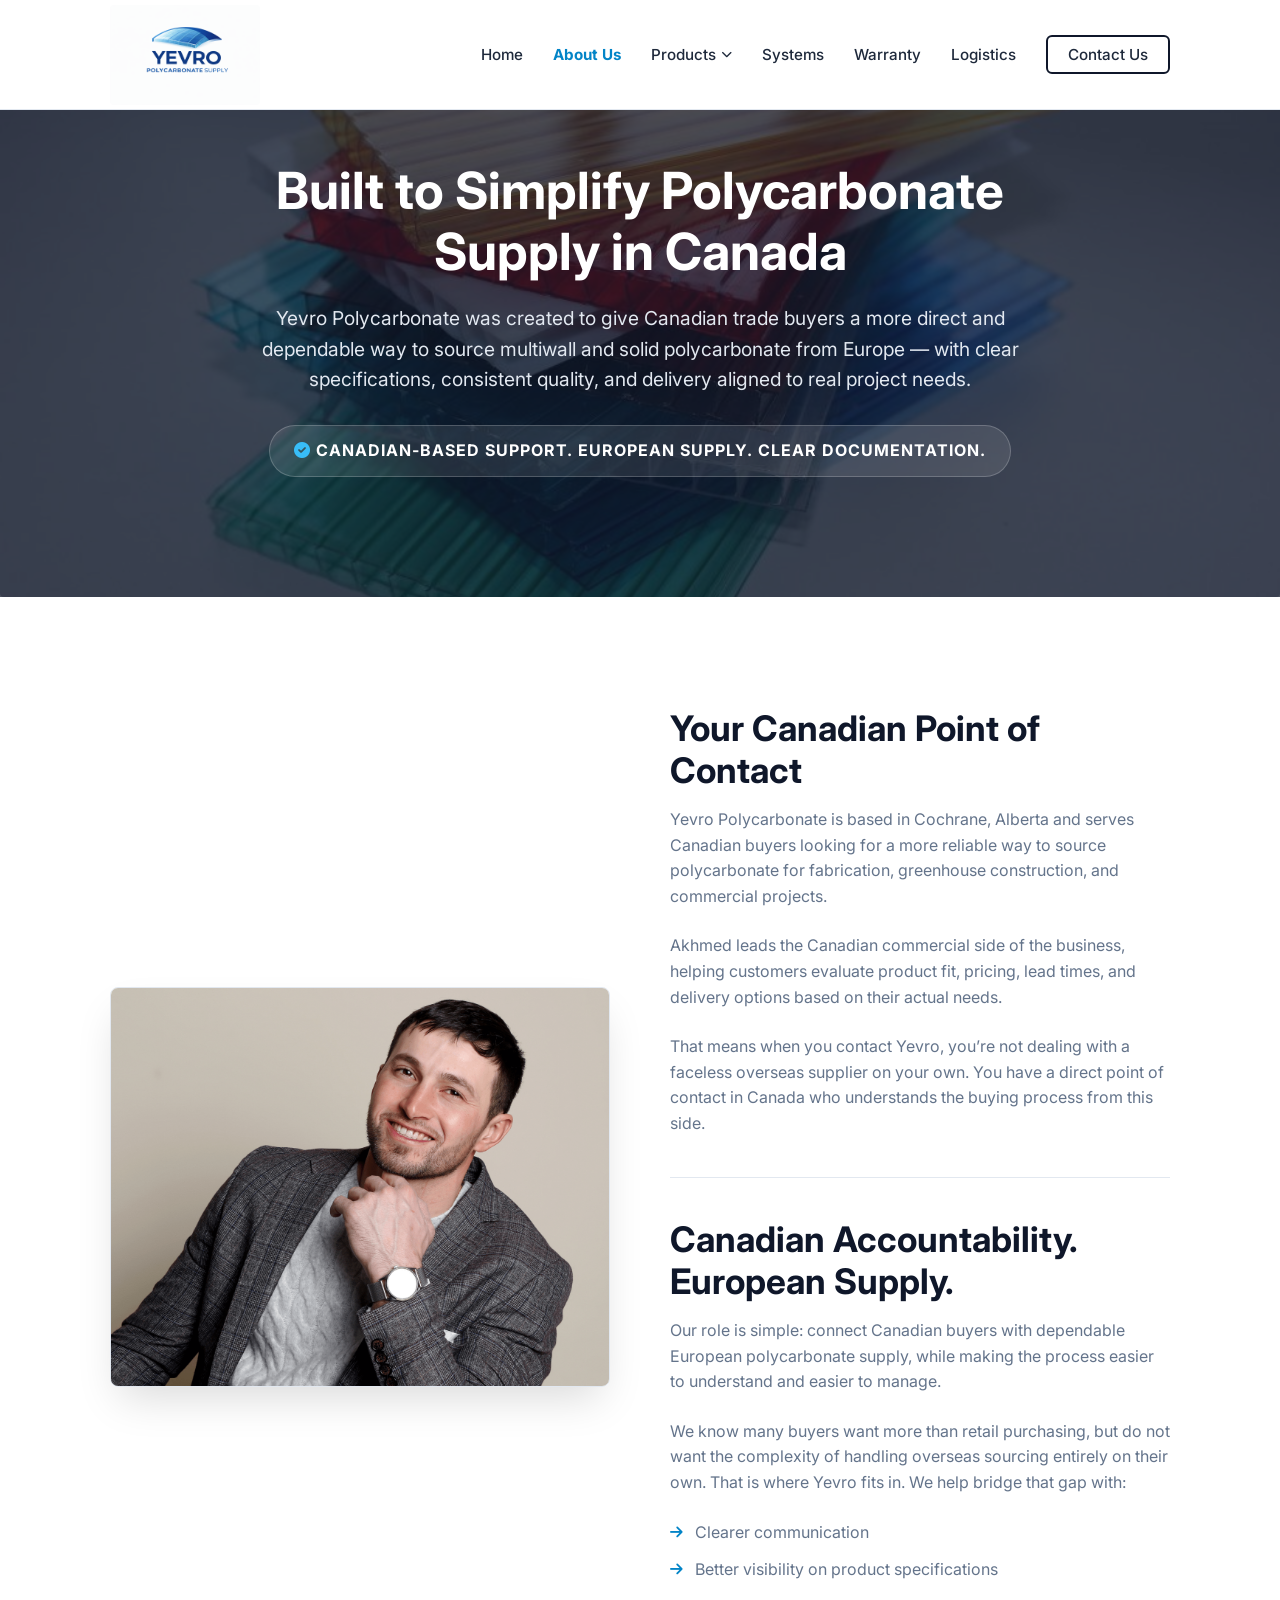
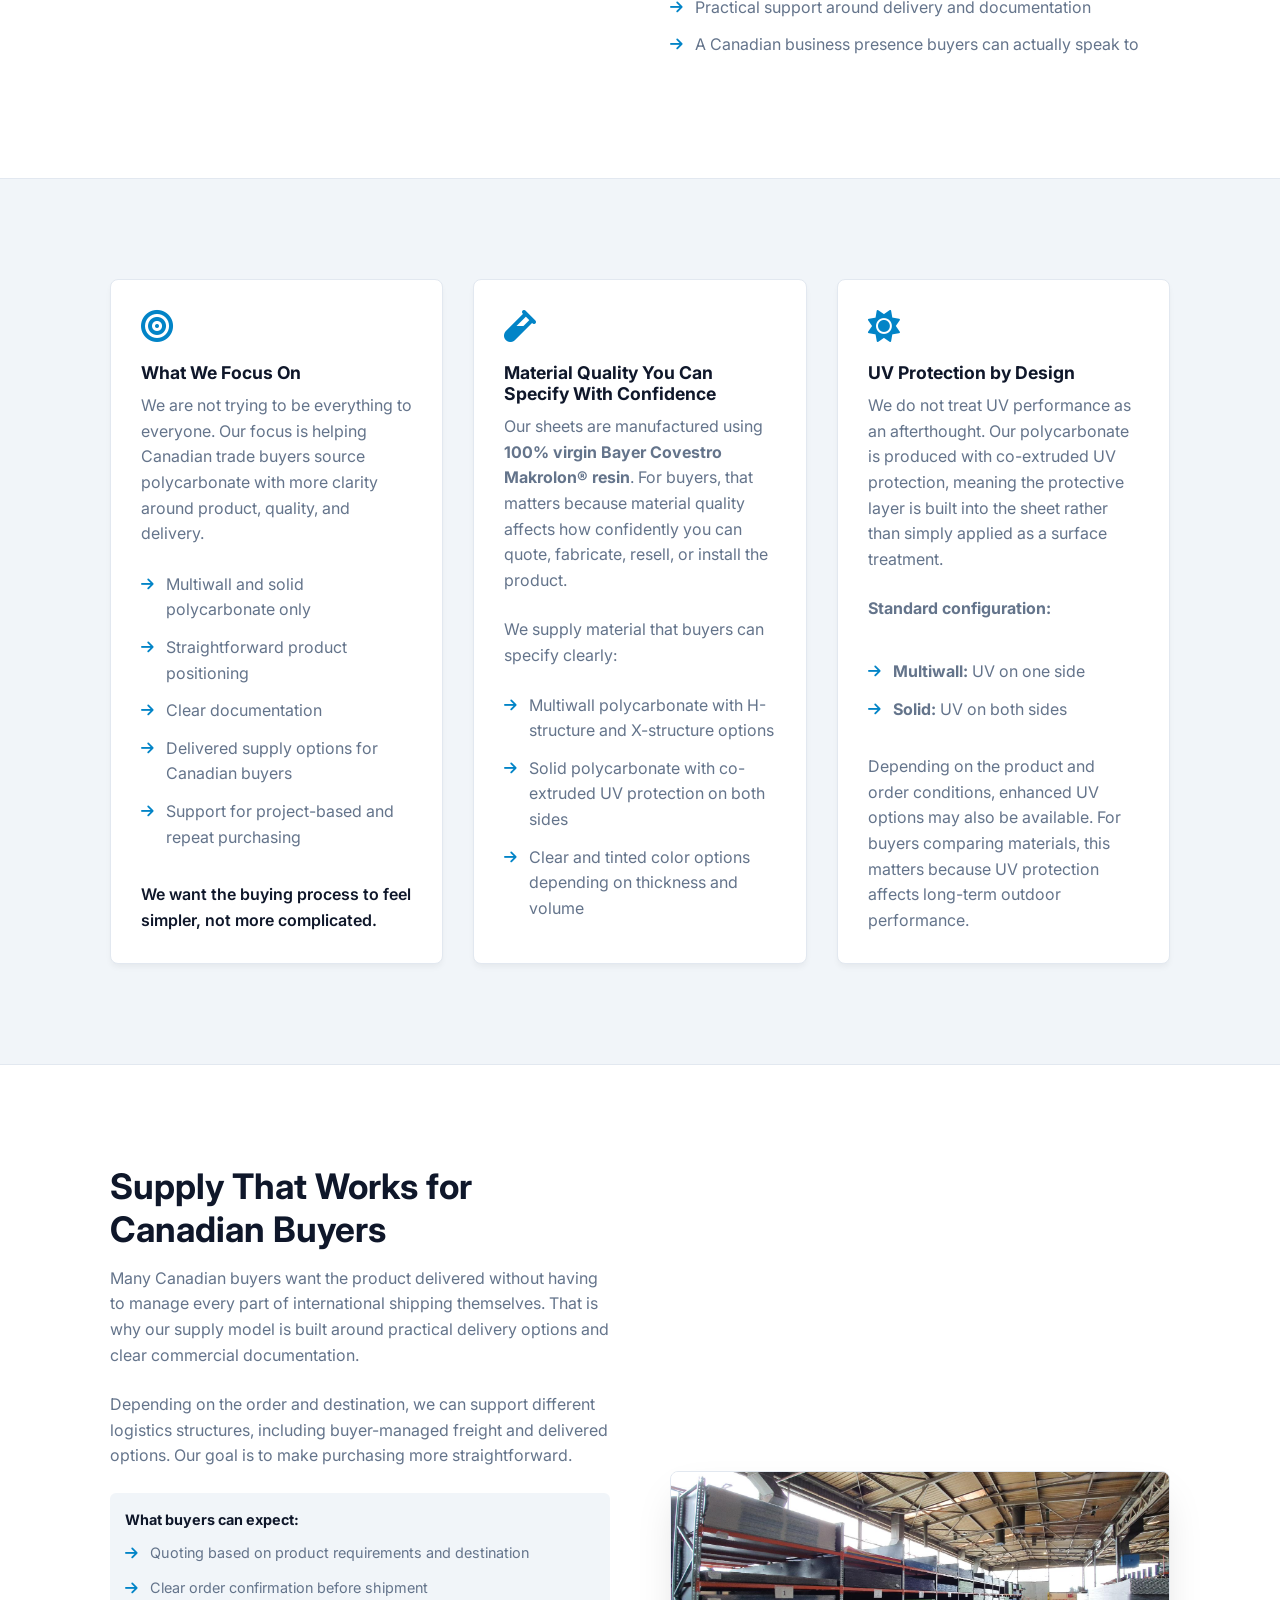
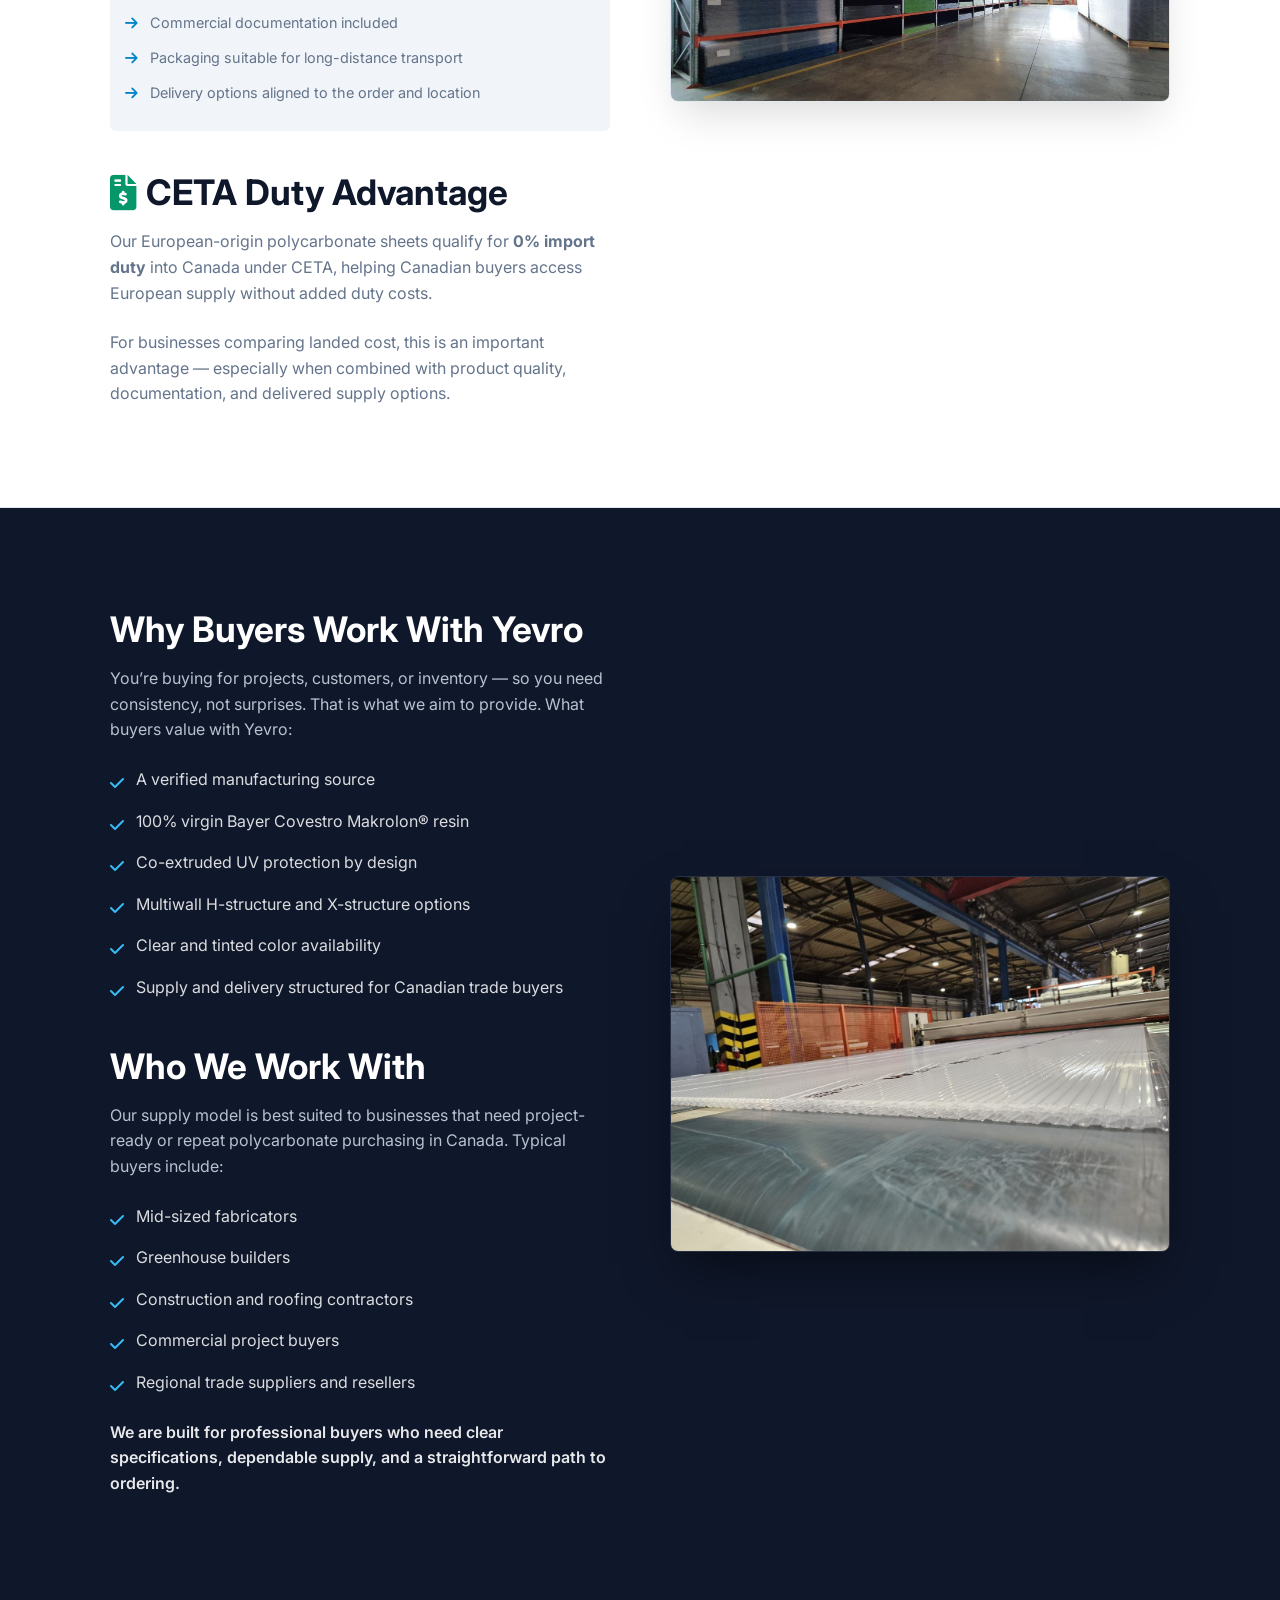
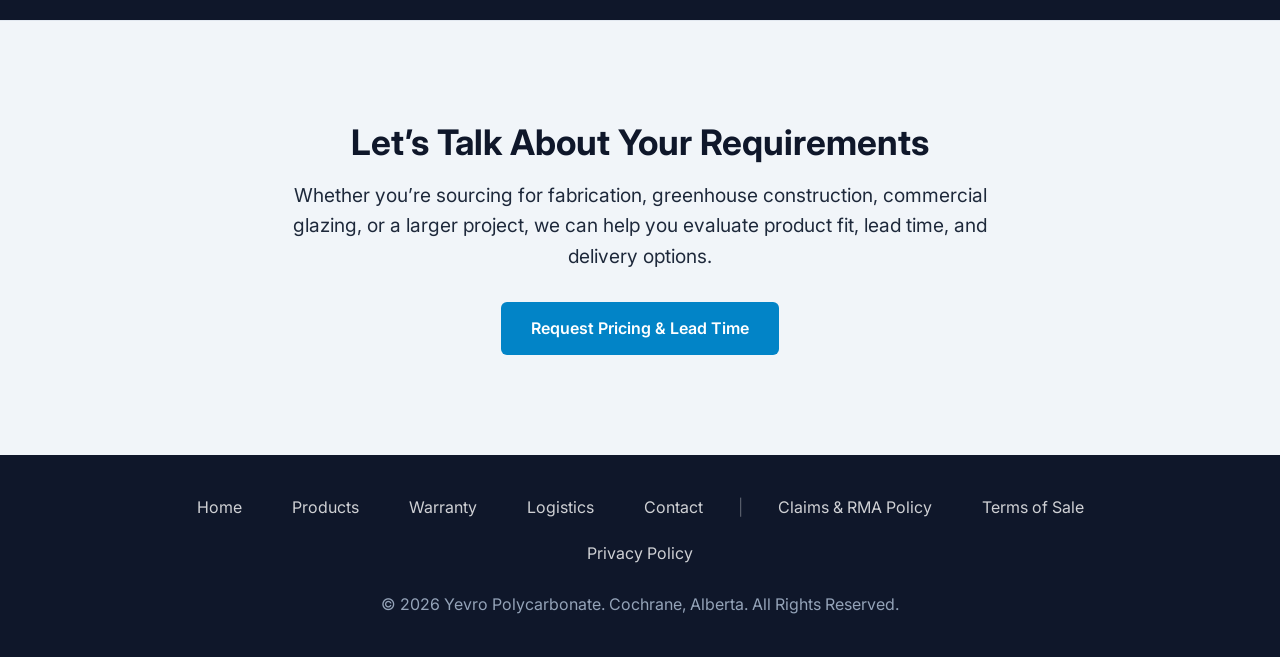
==== commit bbc4441b: "Update about.html" ====
--- a/about.html
+++ b/about.html
@@ -53,9 +53,9 @@
                     <li class="nav-dropdown">
                         <a href="/#products" class="nav-dropdown-link">Products <i class="fas fa-chevron-down"></i></a>
                         <ul class="dropdown-menu">
-                            <li><a href="/multiwall.html">Multiwall Polycarbonate</a></li>
-                            <li><a href="/solid-polycarbonate.html">Solid Polycarbonate</a></li>
-                            <li><a href="/polycarbonate-profiles.html">Profiles & Accessories</a></li>
+                            <li><a href="/multiwall">Multiwall Polycarbonate</a></li>
+                            <li><a href="/solid-polycarbonate">Solid Polycarbonate</a></li>
+                            <li><a href="/polycarbonate-profiles">Profiles & Accessories</a></li>
                         </ul>
                     </li>
                     <li><a href="/#accessories">Systems</a></li>
--- a/css/styles.css
+++ b/css/styles.css
@@ -358,3 +358,269 @@
     .col-img, .product-img { width: 100%; }
     .btn-primary { width: 100%; }
 }
+
+/* =========================================
+   12. PRODUCT DETAIL PAGES
+   ========================================= */
+.product-page { background: var(--bg-white); }
+.product-hero {
+    margin-top: 110px;
+    padding: 76px 0 70px;
+    background: linear-gradient(135deg, #f8fafc 0%, #eef7fb 52%, #ffffff 100%);
+    border-bottom: 1px solid var(--border);
+    overflow: hidden;
+}
+.product-hero-grid { display: grid; grid-template-columns: 1.02fr 0.98fr; gap: 44px; align-items: center; }
+.eyebrow {
+    display: inline-flex; align-items: center; gap: 8px;
+    font-size: 0.78rem; font-weight: 800; letter-spacing: 0.12em; text-transform: uppercase;
+    color: var(--accent); background: #e0f2fe; border: 1px solid #bae6fd;
+    padding: 8px 12px; border-radius: 999px; margin-bottom: 18px;
+}
+.product-hero h1 { font-size: clamp(2.25rem, 5vw, 4.25rem); letter-spacing: -0.05em; margin-bottom: 18px; }
+.product-hero .hero-copy { font-size: 1.15rem; color: #475569; max-width: 680px; }
+.product-actions { display: flex; flex-wrap: wrap; gap: 14px; margin: 28px 0 0; }
+.btn-secondary {
+    display: inline-flex; align-items: center; justify-content: center; gap: 8px;
+    background: white; color: var(--navy); border: 1px solid var(--border);
+    padding: 14px 24px; border-radius: 6px; font-weight: 700; min-width: 190px;
+}
+.btn-secondary:hover { border-color: var(--accent); color: var(--accent); background: #f0f9ff; }
+.product-hero-media { position: relative; }
+.product-hero-media img {
+    width: 100%; height: 430px; object-fit: cover; border-radius: 22px;
+    box-shadow: 0 30px 70px rgba(15, 23, 42, 0.16); border: 1px solid rgba(226,232,240,0.95);
+}
+.product-proof-strip {
+    display: grid; grid-template-columns: repeat(4, 1fr); gap: 12px; margin-top: 22px;
+}
+.product-proof-item {
+    background: rgba(255,255,255,0.9); border: 1px solid var(--border); border-radius: 14px;
+    padding: 14px 12px; min-height: 88px; box-shadow: 0 12px 28px rgba(15, 23, 42, 0.05);
+}
+.product-proof-item strong { display: block; color: var(--navy); font-size: 1.05rem; line-height: 1.15; }
+.product-proof-item span { display: block; color: #64748b; font-size: 0.82rem; margin-top: 6px; }
+.product-intro-grid { display: grid; grid-template-columns: 0.95fr 1.05fr; gap: 46px; align-items: start; }
+.product-kicker { color: var(--accent); text-transform: uppercase; letter-spacing: 0.12em; font-weight: 800; font-size: 0.78rem; margin-bottom: 12px; }
+.product-copy-large { font-size: 1.08rem; color: #334155; }
+.product-feature-list { display: grid; gap: 12px; }
+.product-feature-list li {
+    display: flex; gap: 12px; align-items: flex-start; padding: 14px 16px;
+    background: #f8fafc; border: 1px solid var(--border); border-radius: 14px; color: #334155;
+}
+.product-feature-list i { color: #059669; margin-top: 4px; }
+.product-split-cards { display: grid; grid-template-columns: repeat(2, 1fr); gap: 24px; }
+.product-detail-card {
+    background: white; border: 1px solid var(--border); border-radius: 18px; padding: 26px;
+    box-shadow: 0 12px 35px rgba(15, 23, 42, 0.05);
+}
+.product-detail-card h3 { display: flex; align-items: center; gap: 10px; font-size: 1.25rem; }
+.product-detail-card h3 i { color: var(--accent); }
+.product-detail-card ul { display: grid; gap: 10px; margin-top: 14px; }
+.product-detail-card li { color: #475569; padding-bottom: 10px; border-bottom: 1px solid #eef2f7; }
+.product-detail-card li:last-child { border-bottom: 0; padding-bottom: 0; }
+.product-image-band { display: grid; grid-template-columns: 1.1fr 0.9fr; gap: 24px; align-items: stretch; }
+.product-image-band img { width: 100%; height: 100%; min-height: 340px; object-fit: cover; border-radius: 20px; border: 1px solid var(--border); box-shadow: 0 16px 40px rgba(15,23,42,0.08); }
+.product-image-caption {
+    background: var(--navy); color: white; border-radius: 20px; padding: 34px;
+    display: flex; flex-direction: column; justify-content: center; min-height: 340px;
+}
+.product-image-caption h2, .product-image-caption p { color: white; }
+.product-image-caption p { opacity: 0.88; margin-bottom: 0; }
+.strength-grid { display: grid; grid-template-columns: repeat(3, 1fr); gap: 18px; }
+.strength-card {
+    background: white; border: 1px solid var(--border); border-radius: 16px; padding: 22px;
+    box-shadow: 0 10px 30px rgba(15, 23, 42, 0.04);
+}
+.strength-card i { color: var(--accent); font-size: 1.45rem; margin-bottom: 12px; }
+.strength-card h3 { font-size: 1.05rem; margin-bottom: 8px; }
+.strength-card p { font-size: 0.94rem; margin-bottom: 0; }
+.spec-table-wrapper { overflow-x: auto; border: 1px solid var(--border); border-radius: 16px; background: white; box-shadow: 0 14px 36px rgba(15, 23, 42, 0.05); }
+.spec-table { width: 100%; border-collapse: collapse; min-width: 760px; }
+.spec-table th { background: var(--navy); color: white; text-align: left; padding: 15px 16px; font-size: 0.86rem; letter-spacing: 0.02em; }
+.spec-table td { padding: 15px 16px; border-bottom: 1px solid var(--border); color: #334155; vertical-align: top; }
+.spec-table tr:last-child td { border-bottom: 0; }
+.spec-note { margin-top: 14px; font-size: 0.9rem; color: #64748b; }
+.spec-table-wide { min-width: 900px; }
+.spec-main { display: block; font-weight: 800; color: var(--navy); line-height: 1.25; }
+.spec-sub { display: block; margin-top: 4px; font-size: 0.78rem; color: #64748b; line-height: 1.3; }
+.spec-table td { min-width: 118px; }
+.color-swatch-grid { display: grid; grid-template-columns: repeat(auto-fit, minmax(130px, 1fr)); gap: 14px; margin-top: 24px; }
+.color-swatch {
+    border: 1px solid var(--border); background: white; border-radius: 14px; padding: 14px;
+    display: flex; align-items: center; gap: 10px; color: var(--navy); font-weight: 700;
+}
+.swatch-dot { width: 30px; height: 30px; border-radius: 999px; border: 1px solid rgba(15,23,42,0.18); box-shadow: inset 0 0 12px rgba(255,255,255,0.35); flex: none; }
+.swatch-clear { background: rgba(226,232,240,0.45); }
+.swatch-opal { background: #f8fafc; }
+.swatch-bronze { background: #9a6a3a; }
+.swatch-grey { background: #64748b; }
+.swatch-blue { background: #2563eb; }
+.swatch-green { background: #16a34a; }
+.swatch-yellow { background: #facc15; }
+.swatch-orange { background: #f97316; }
+.process-grid { display: grid; grid-template-columns: repeat(3, 1fr); gap: 18px; counter-reset: process; }
+.process-step {
+    background: #f8fafc; border: 1px solid var(--border); border-radius: 16px; padding: 24px; position: relative;
+}
+.process-step::before {
+    counter-increment: process; content: counter(process); width: 34px; height: 34px; border-radius: 999px;
+    background: var(--accent); color: white; display: inline-grid; place-items: center; font-weight: 800; margin-bottom: 16px;
+}
+.process-step h3 { font-size: 1.05rem; }
+.product-quote-panel {
+    display: grid; grid-template-columns: 0.85fr 1.15fr; gap: 24px; align-items: start;
+    background: #f8fafc; border: 1px solid var(--border); border-radius: 22px; padding: 26px;
+}
+.product-quote-panel .quote-help, .product-quote-panel .quote-card { border-radius: 16px; }
+.product-cta-band {
+    background: linear-gradient(135deg, var(--navy), #164e63); color: white; border-radius: 24px; padding: 40px;
+    display: grid; grid-template-columns: 1fr auto; gap: 24px; align-items: center;
+}
+.product-cta-band h2, .product-cta-band p { color: white; }
+.product-cta-band p { opacity: 0.88; margin-bottom: 0; }
+.product-cta-band .btn-primary { background: white; color: var(--navy); }
+.product-cta-band .btn-primary:hover { background: #e0f2fe; }
+.inline-card-link { margin-top: 18px; display: flex; flex-wrap: wrap; gap: 12px; }
+.product-mini-nav { display: flex; flex-wrap: wrap; gap: 10px; margin-top: 20px; }
+.product-mini-nav a { color: var(--navy); border: 1px solid var(--border); background: white; border-radius: 999px; padding: 8px 13px; font-weight: 700; font-size: 0.9rem; }
+.product-mini-nav a:hover { color: var(--accent); border-color: var(--accent); }
+@media (max-width: 980px) {
+    .product-hero-grid, .product-intro-grid, .product-image-band, .product-quote-panel, .product-cta-band { grid-template-columns: 1fr; }
+    .product-proof-strip { grid-template-columns: repeat(2, 1fr); }
+    .strength-grid { grid-template-columns: repeat(2, 1fr); }
+    .process-grid, .product-split-cards { grid-template-columns: 1fr; }
+    .product-hero-media img { height: 360px; }
+    .product-cta-band .btn-primary { width: 100%; }
+}
+@media (max-width: 768px) {
+    .product-hero { margin-top: 100px; padding: 48px 0 46px; }
+    .product-hero-media img { height: 280px; border-radius: 16px; }
+    .product-proof-strip, .strength-grid { grid-template-columns: 1fr; }
+    .product-actions .btn-primary, .product-actions .btn-secondary { width: 100%; min-width: 0; }
+    .product-detail-card, .product-image-caption, .product-cta-band { padding: 24px; }
+    .product-quote-panel { padding: 16px; }
+}
+
+
+/* =========================================
+   NAV DROPDOWN + REQUEST DOCUMENTS UPDATES
+   ========================================= */
+.nav-menu .active-link {
+    color: var(--accent);
+    font-weight: 700;
+}
+.nav-menu .nav-dropdown {
+    position: relative;
+}
+.nav-dropdown-link {
+    display: inline-flex;
+    align-items: center;
+    gap: 6px;
+}
+.nav-dropdown-link i {
+    font-size: 0.68rem;
+    transition: transform 0.2s ease;
+}
+.nav-dropdown:hover .nav-dropdown-link i,
+.nav-dropdown:focus-within .nav-dropdown-link i {
+    transform: rotate(180deg);
+}
+.nav-dropdown .dropdown-menu {
+    position: absolute;
+    top: calc(100% + 14px);
+    left: 0;
+    min-width: 265px;
+    display: flex;
+    flex-direction: column;
+    align-items: stretch;
+    gap: 3px;
+    padding: 10px;
+    background: white;
+    border: 1px solid var(--border);
+    border-radius: 16px;
+    box-shadow: 0 18px 45px rgba(15, 23, 42, 0.14);
+    opacity: 0;
+    visibility: hidden;
+    transform: translateY(8px);
+    transition: opacity 0.2s ease, transform 0.2s ease, visibility 0.2s ease;
+    z-index: 2000;
+}
+.nav-dropdown .dropdown-menu::before {
+    content: "";
+    position: absolute;
+    top: -14px;
+    left: 0;
+    width: 100%;
+    height: 14px;
+}
+.nav-dropdown:hover .dropdown-menu,
+.nav-dropdown:focus-within .dropdown-menu {
+    opacity: 1;
+    visibility: visible;
+    transform: translateY(0);
+}
+.nav-dropdown .dropdown-menu a {
+    display: block;
+    padding: 11px 12px;
+    border-radius: 10px;
+    color: var(--text);
+    font-size: 0.92rem;
+    white-space: nowrap;
+}
+.nav-dropdown .dropdown-menu a:hover {
+    background: #f0f9ff;
+    color: var(--accent);
+}
+.checkbox-line {
+    display: flex !important;
+    align-items: flex-start;
+    gap: 10px;
+    font-weight: 600;
+    color: var(--navy);
+    line-height: 1.45;
+}
+.checkbox-line input {
+    width: auto !important;
+    margin-top: 4px;
+    flex: 0 0 auto;
+}
+
+@media (max-width: 768px) {
+    .nav-menu .nav-dropdown {
+        width: 100%;
+    }
+    .nav-dropdown-link {
+        justify-content: space-between;
+    }
+    .nav-dropdown .dropdown-menu {
+        position: static;
+        opacity: 1;
+        visibility: visible;
+        transform: none;
+        box-shadow: none;
+        border: 0;
+        border-radius: 0;
+        padding: 0 0 0 14px;
+        margin-top: -14px;
+        width: 100%;
+        min-width: 0;
+        background: transparent;
+        gap: 0;
+    }
+    .nav-dropdown .dropdown-menu::before {
+        display: none;
+    }
+    .nav-dropdown .dropdown-menu a {
+        padding: 9px 0 9px 12px;
+        border-radius: 0;
+        border-bottom: 1px solid #f1f1f1;
+        color: #64748b;
+        white-space: normal;
+        font-size: 0.9rem;
+    }
+    .nav-dropdown .dropdown-menu a:hover {
+        background: transparent;
+        color: var(--accent);
+    }
+}
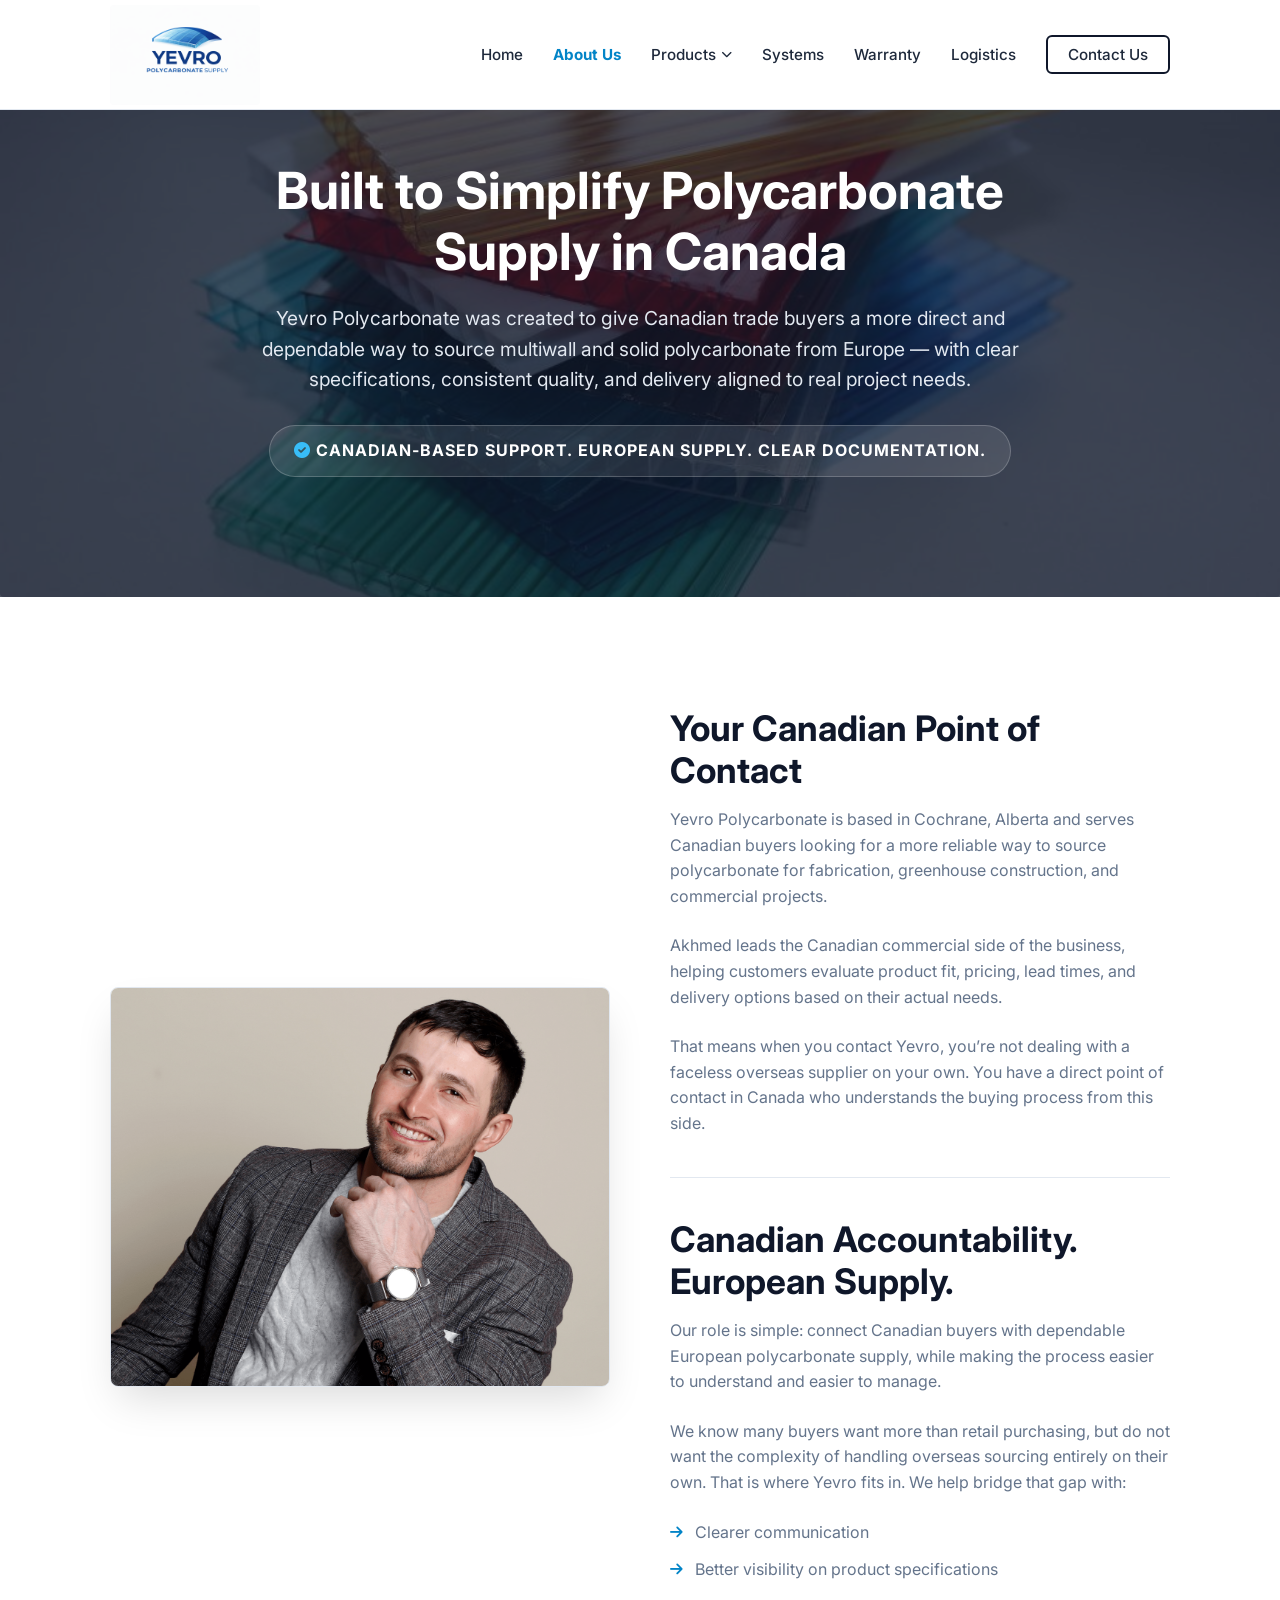
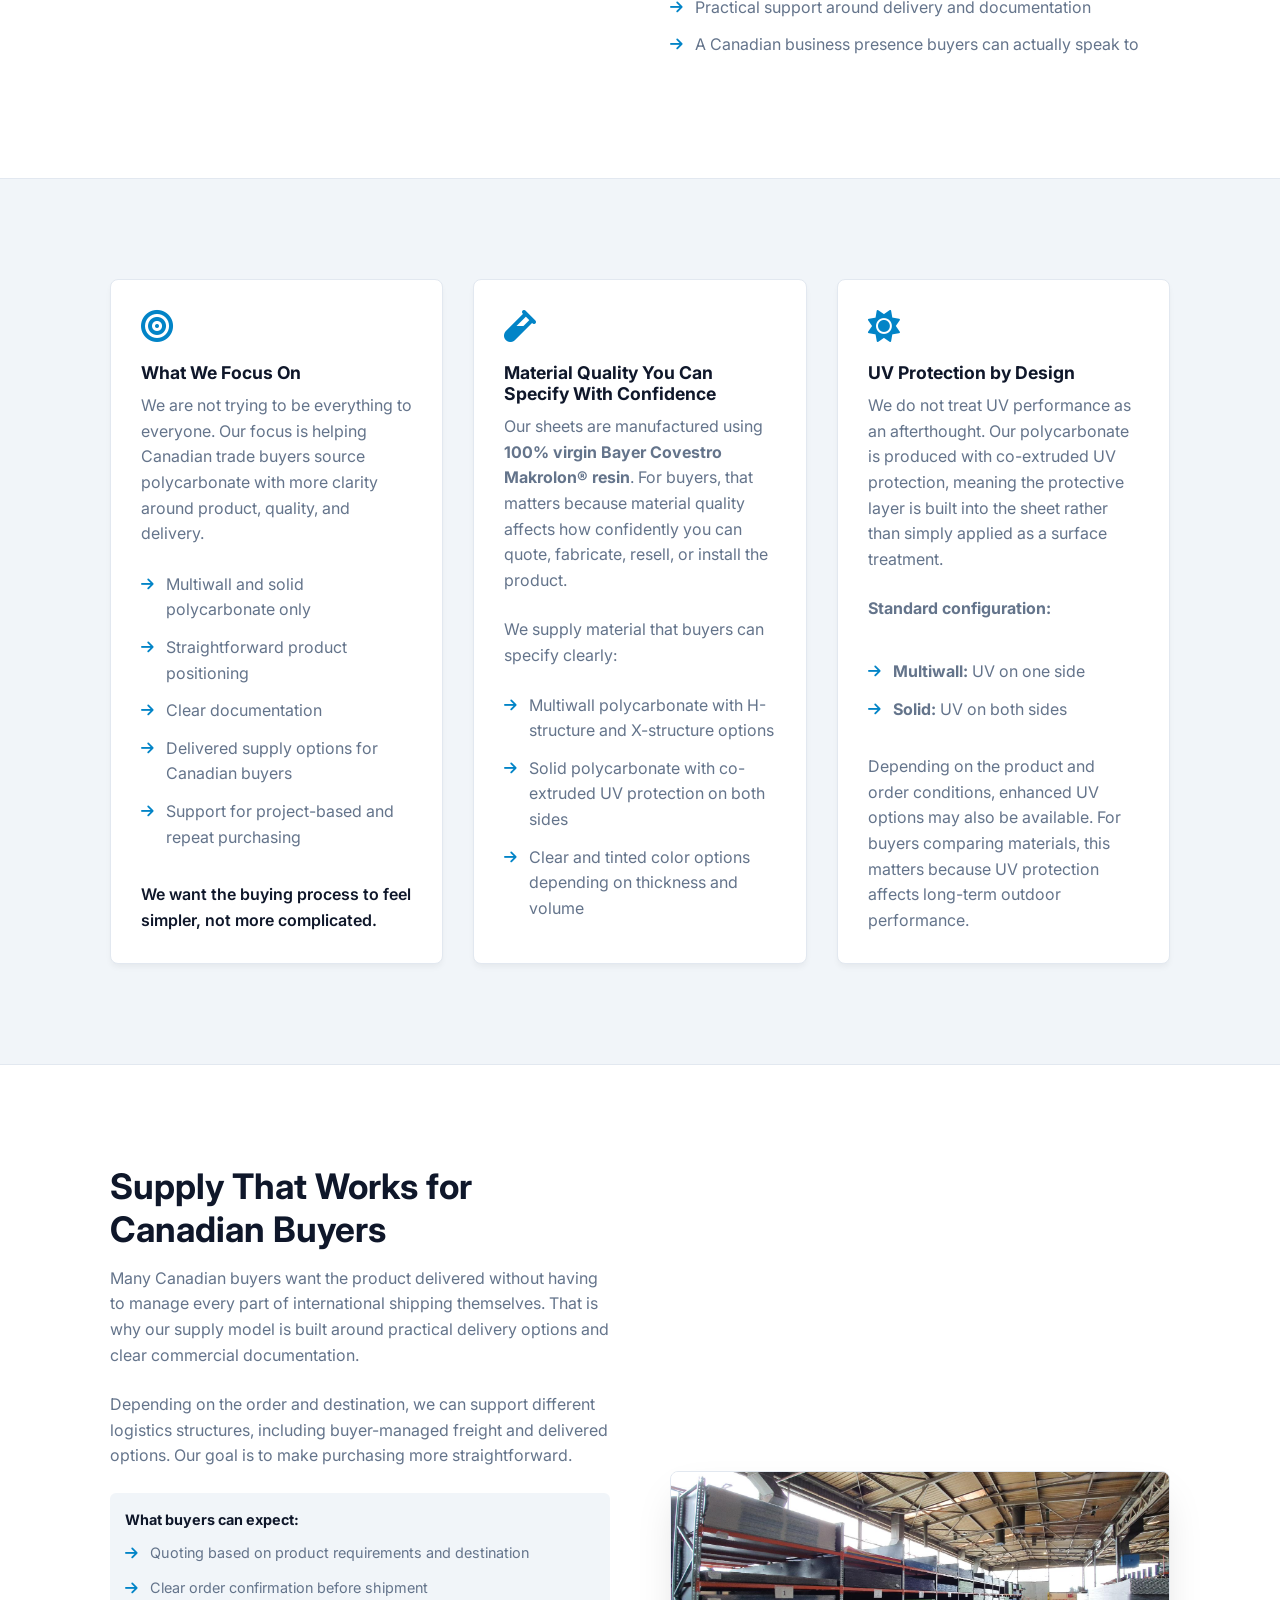
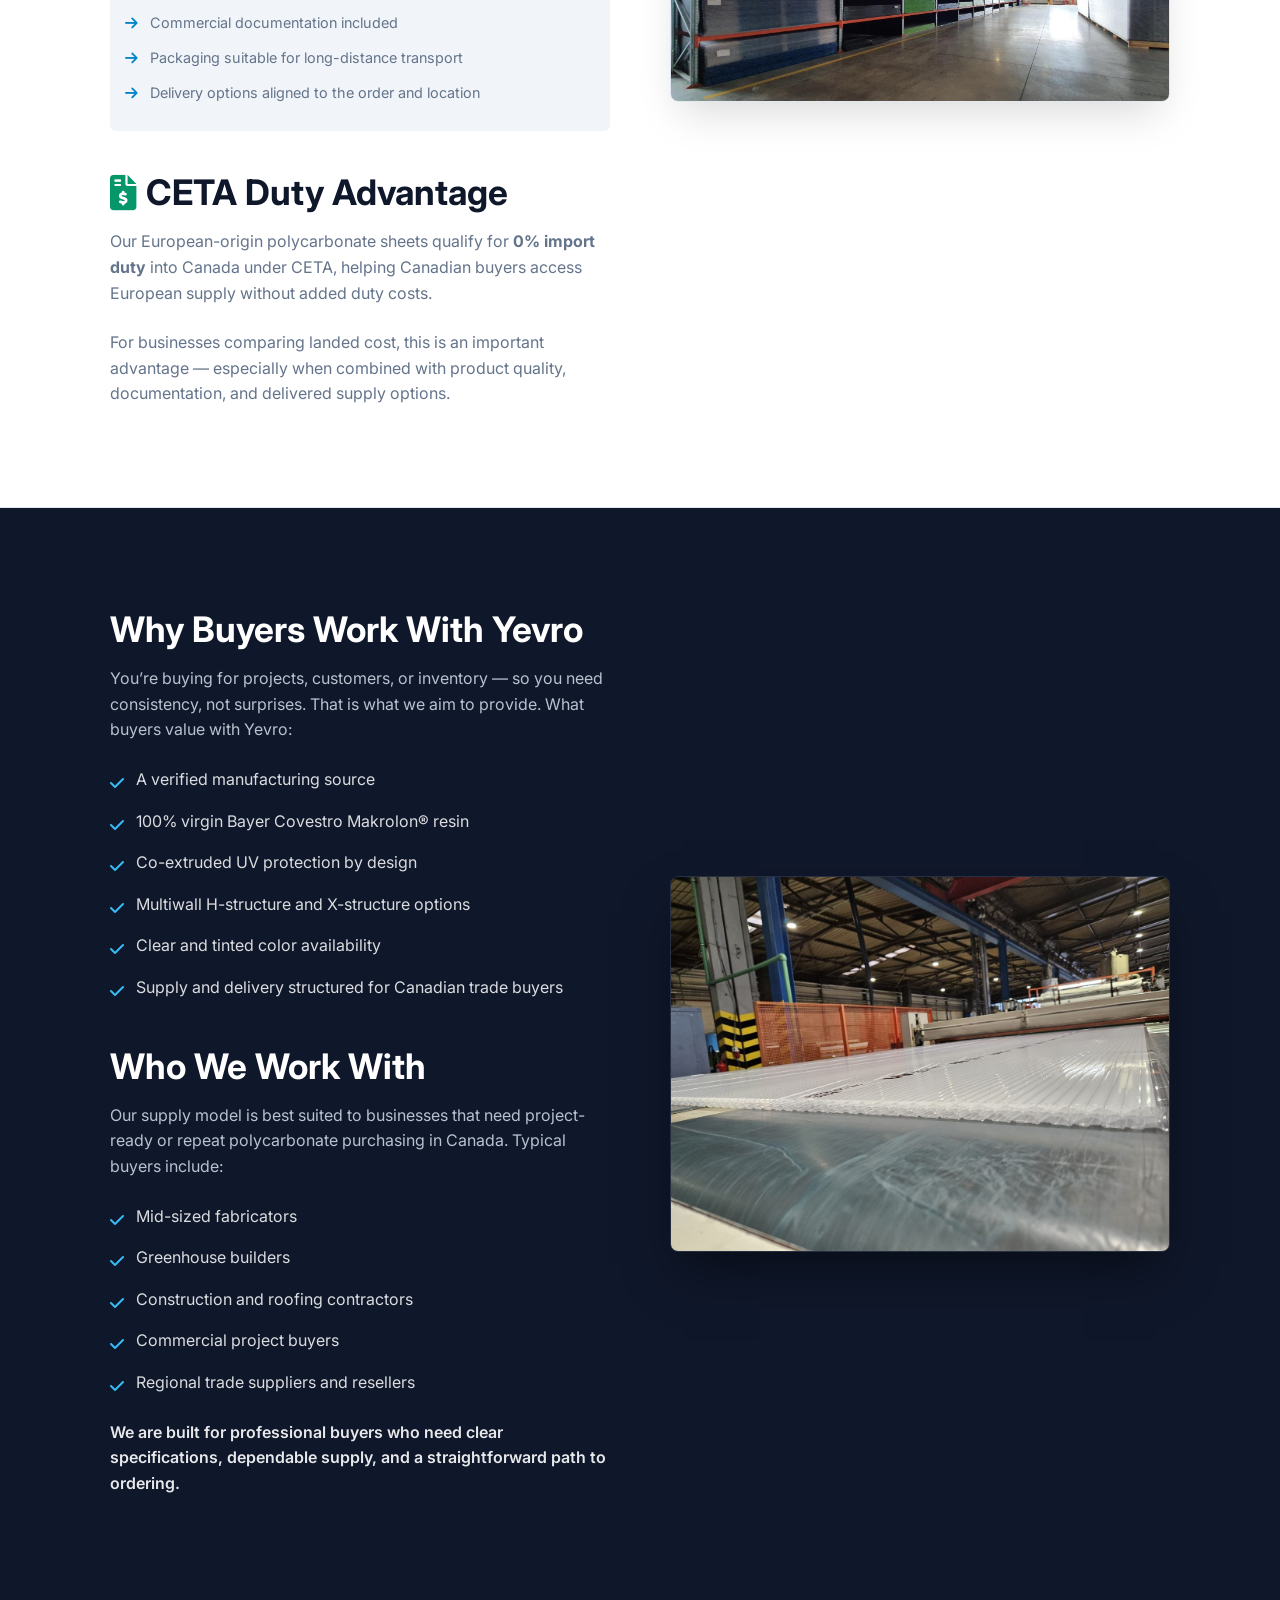
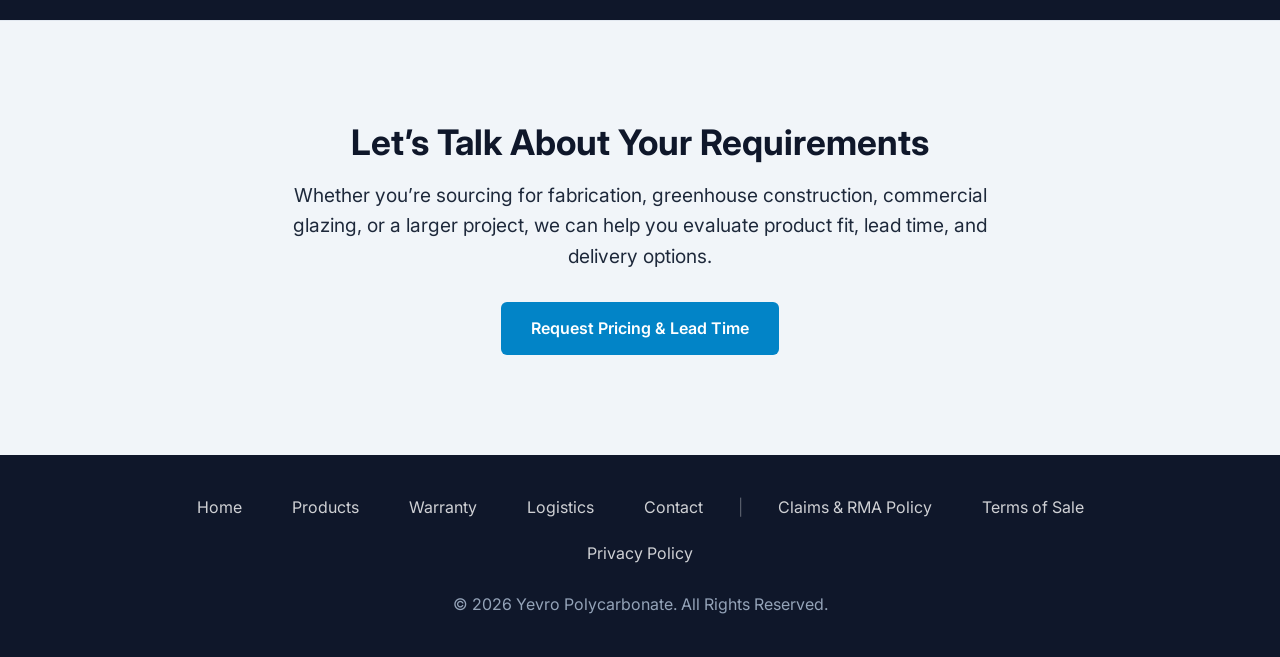
==== commit 46240cf4: "Update about.html" ====
--- a/about.html
+++ b/about.html
@@ -232,7 +232,7 @@
                 <a href="/terms">Terms of Sale</a>
                 <a href="/privacy">Privacy Policy</a>
             </div>
-            <p style="margin: 0;">&copy; 2026 Yevro Polycarbonate. Cochrane, Alberta. All Rights Reserved.</p>
+            <p style="margin: 0;">&copy; 2026 Yevro Polycarbonate. All Rights Reserved.</p>
         </div>
     </footer>
 
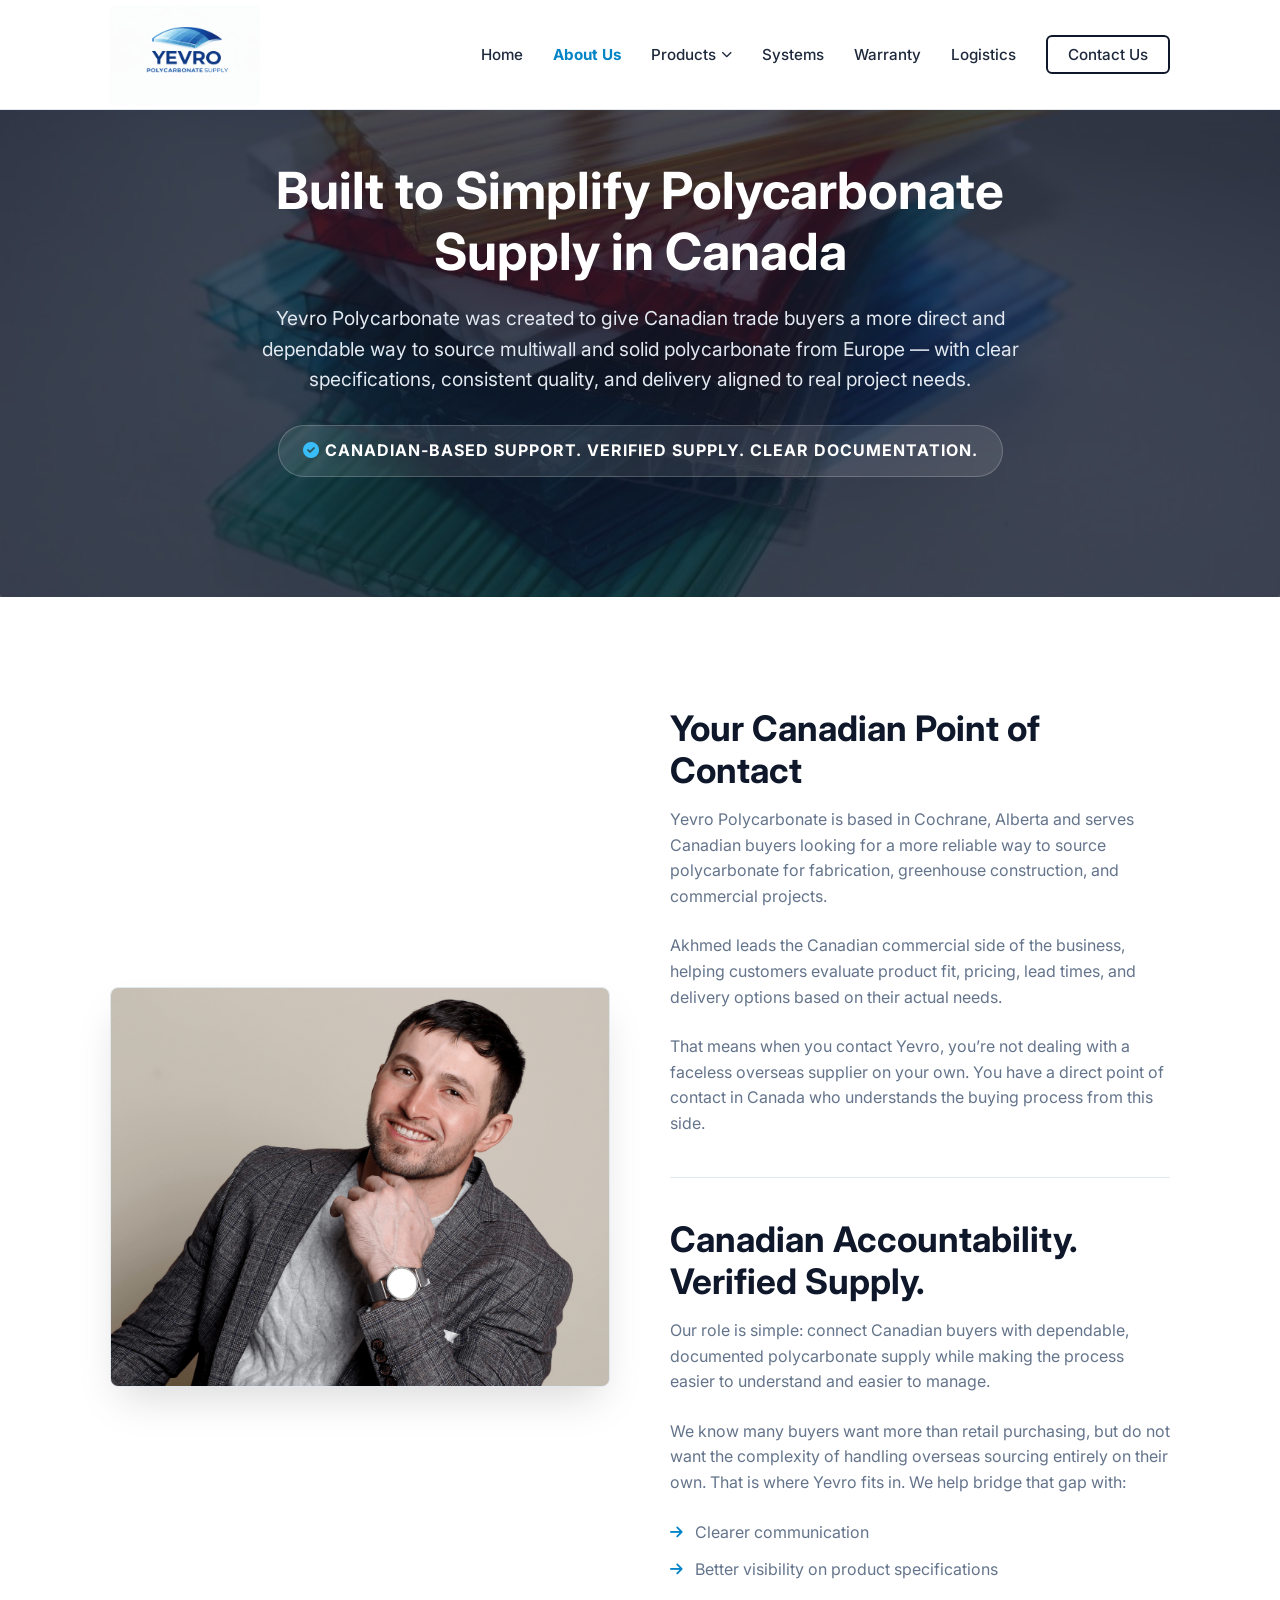
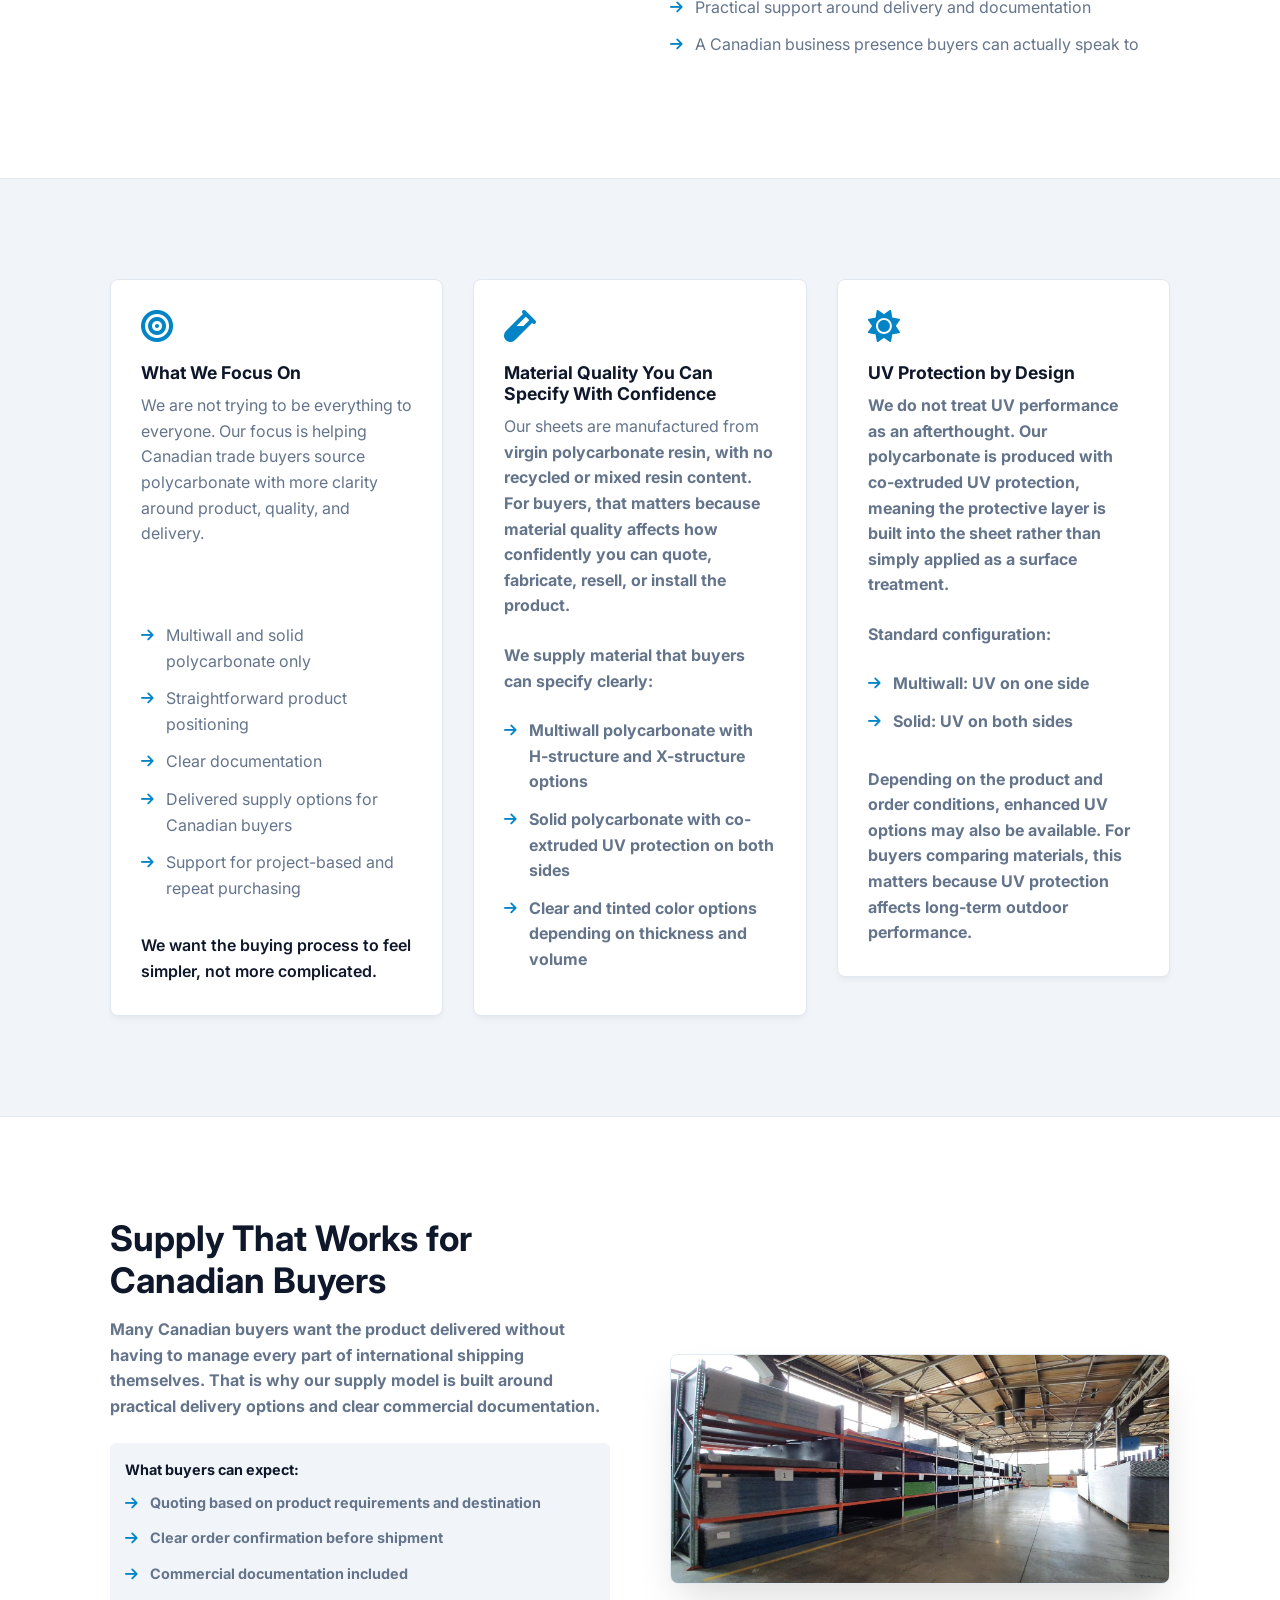
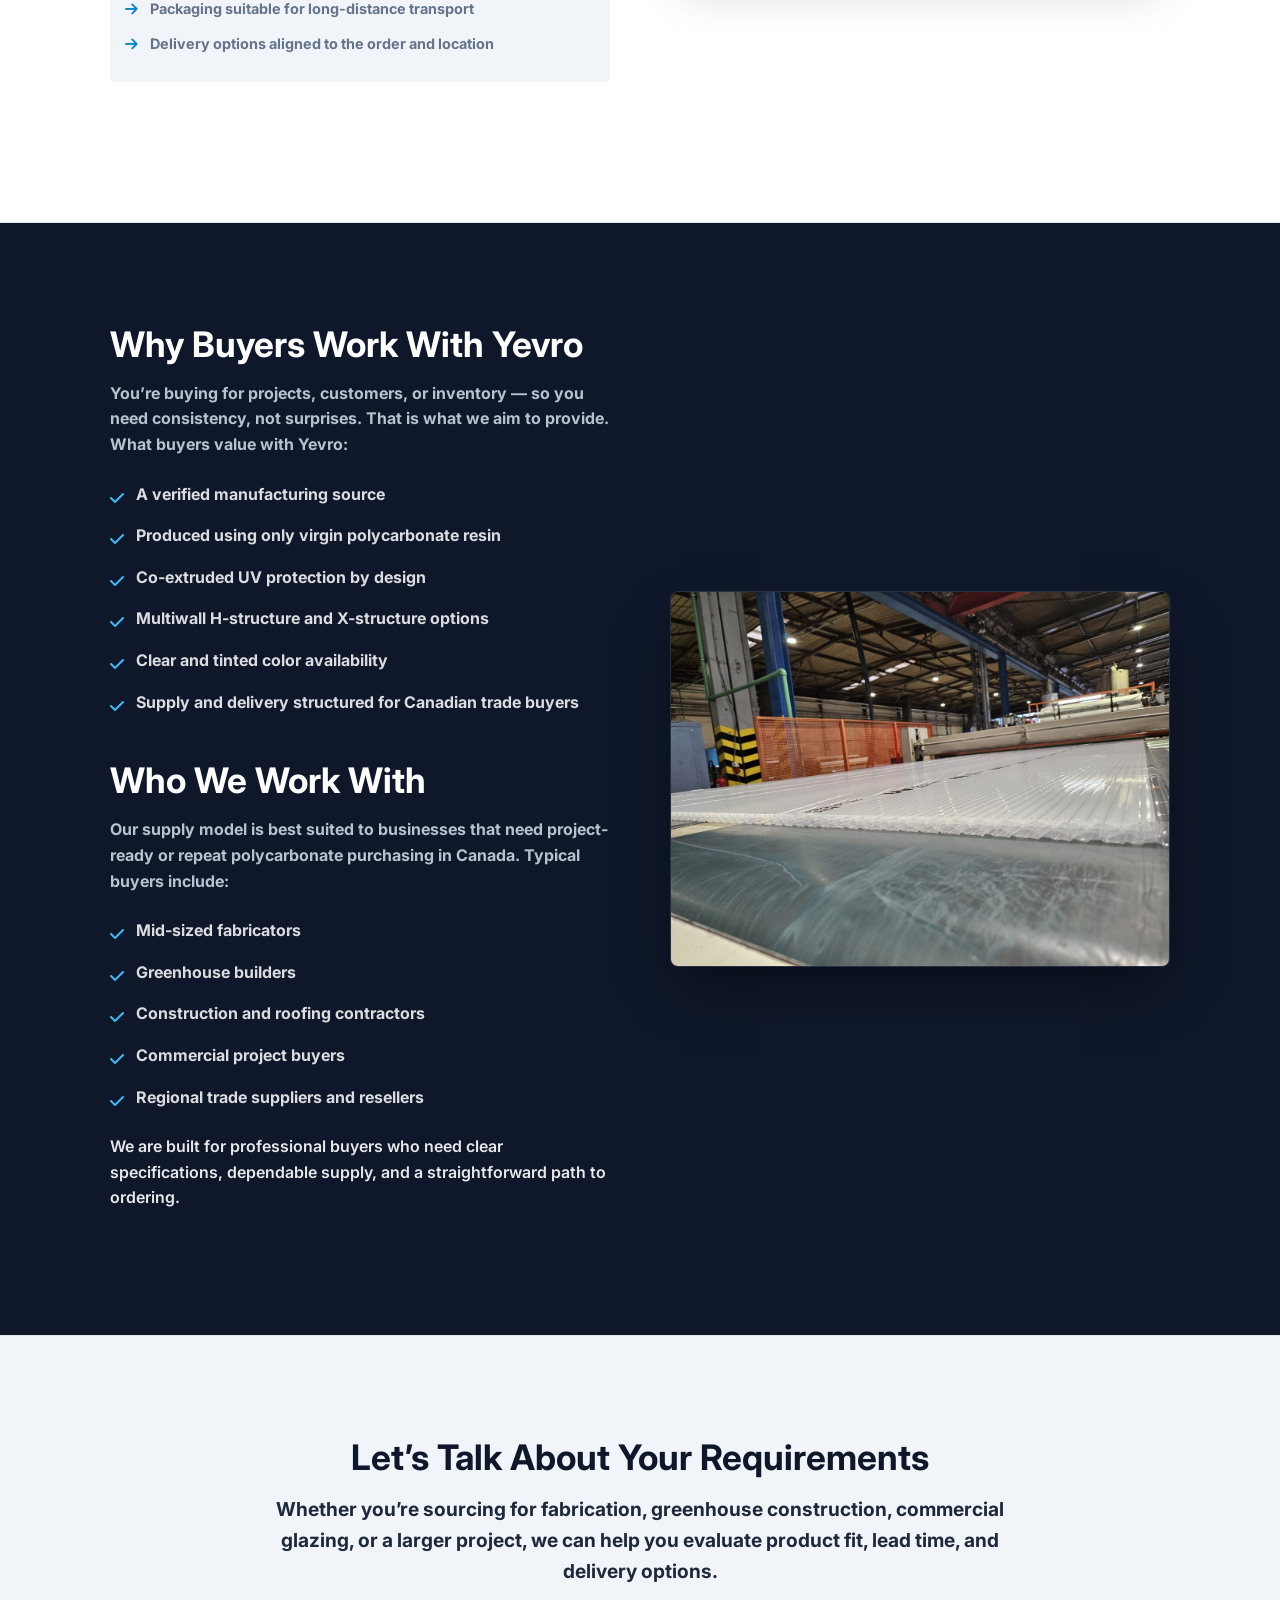
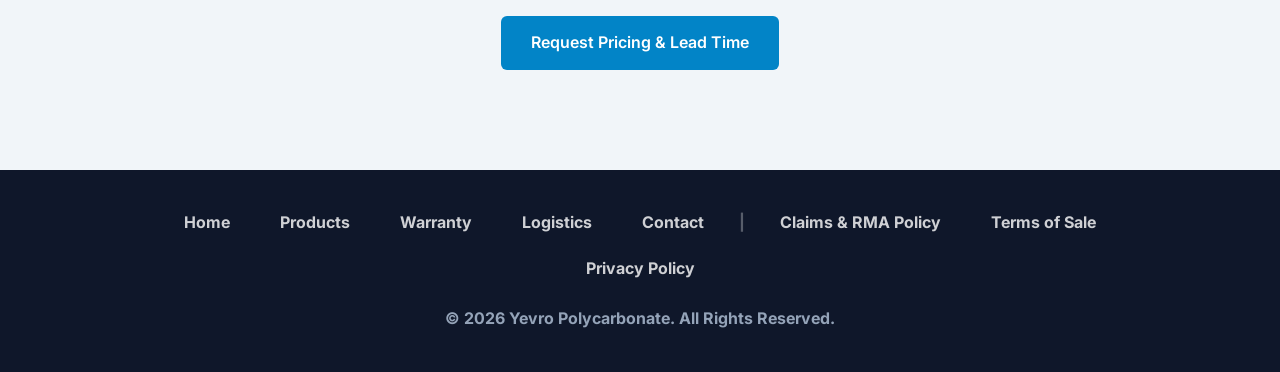
==== commit 3ccd0717: "Update about.html" ====
--- a/about.html
+++ b/about.html
@@ -76,7 +76,7 @@
             <h1 style="color: white; font-size: 3.2rem; margin-bottom: 20px;">Built to Simplify Polycarbonate Supply in Canada</h1>
             <p style="font-size: 1.2rem; color: #e2e8f0; margin-bottom: 30px; max-width: 800px; margin-left: auto; margin-right: auto;">Yevro Polycarbonate was created to give Canadian trade buyers a more direct and dependable way to source multiwall and solid polycarbonate from Europe — with clear specifications, consistent quality, and delivery aligned to real project needs.</p>
             <div class="quality-badge" style="background: rgba(255,255,255,0.1); border: 1px solid rgba(255,255,255,0.2); color: white; font-size: 1rem; padding: 12px 24px;">
-                <i class="fas fa-check-circle" style="color: #38bdf8;"></i> Canadian-based support. European supply. Clear documentation.
+                <i class="fas fa-check-circle" style="color: #38bdf8;"></i> Canadian-based support. Verified supply. Clear documentation.
             </div>
         </div>
     </section>
@@ -93,8 +93,8 @@
                     <p>Akhmed leads the Canadian commercial side of the business, helping customers evaluate product fit, pricing, lead times, and delivery options based on their actual needs.</p>
                     <p>That means when you contact Yevro, you’re not dealing with a faceless overseas supplier on your own. You have a direct point of contact in Canada who understands the buying process from this side.</p>
                     <hr class="divider" style="margin: 40px 0;">
-                    <h2>Canadian Accountability. European Supply.</h2>
-                    <p>Our role is simple: connect Canadian buyers with dependable European polycarbonate supply, while making the process easier to understand and easier to manage.</p>
+                    <h2>Canadian Accountability. Verified Supply.</h2>
+                    <p>Our role is simple: connect Canadian buyers with dependable, documented polycarbonate supply while making the process easier to understand and easier to manage.</p>
                     <p>We know many buyers want more than retail purchasing, but do not want the complexity of handling overseas sourcing entirely on their own. That is where Yevro fits in. We help bridge that gap with:</p>
                     <ul class="clean-list">
                         <li>Clearer communication</li>
@@ -126,7 +126,7 @@
                 <div class="card" style="display: flex; flex-direction: column;">
                     <i class="fas fa-vial card-icon"></i>
                     <h3>Material Quality You Can Specify With Confidence</h3>
-                    <p>Our sheets are manufactured using <strong>100% virgin Bayer Covestro Makrolon® resin</strong>. For buyers, that matters because material quality affects how confidently you can quote, fabricate, resell, or install the product.</p>
+                    <p>Our sheets are manufactured from <strong> virgin polycarbonate resin, with no recycled or mixed resin content. For buyers, that matters because material quality affects how confidently you can quote, fabricate, resell, or install the product.</p>
                     <p>We supply material that buyers can specify clearly:</p>
                     <ul class="clean-list" style="margin-top: auto; margin-bottom: 0;">
                         <li>Multiwall polycarbonate with H-structure and X-structure options</li>
@@ -158,7 +158,6 @@
                 <div class="col-text">
                     <h2>Supply That Works for Canadian Buyers</h2>
                     <p>Many Canadian buyers want the product delivered without having to manage every part of international shipping themselves. That is why our supply model is built around practical delivery options and clear commercial documentation.</p>
-                    <p>Depending on the order and destination, we can support different logistics structures, including buyer-managed freight and delivered options. Our goal is to make purchasing more straightforward.</p>
                     <div class="tech-note" style="display: block; margin-bottom: 40px;">
                         <strong style="color: var(--navy); display: block; margin-bottom: 10px;">What buyers can expect:</strong>
                         <ul class="clean-list" style="margin-bottom: 0;">
@@ -169,11 +168,6 @@
                             <li>Delivery options aligned to the order and location</li>
                         </ul>
                     </div>
-                    <h2 style="display: flex; align-items: center; gap: 10px;">
-                        <i class="fas fa-file-invoice-dollar" style="color: #059669;"></i> CETA Duty Advantage
-                    </h2>
-                    <p>Our European-origin polycarbonate sheets qualify for <strong>0% import duty</strong> into Canada under CETA, helping Canadian buyers access European supply without added duty costs.</p>
-                    <p style="margin-bottom: 0;">For businesses comparing landed cost, this is an important advantage — especially when combined with product quality, documentation, and delivered supply options.</p>
                 </div>
             </div>
         </div>
@@ -187,7 +181,7 @@
                     <p style="color: #cbd5e1;">You’re buying for projects, customers, or inventory — so you need consistency, not surprises. That is what we aim to provide. What buyers value with Yevro:</p>
                     <ul class="check-list-dark" style="margin-bottom: 40px;">
                         <li>A verified manufacturing source</li>
-                        <li>100% virgin Bayer Covestro Makrolon® resin</li>
+                        <li>Produced using only virgin polycarbonate resin</li>
                         <li>Co-extruded UV protection by design</li>
                         <li>Multiwall H-structure and X-structure options</li>
                         <li>Clear and tinted color availability</li>
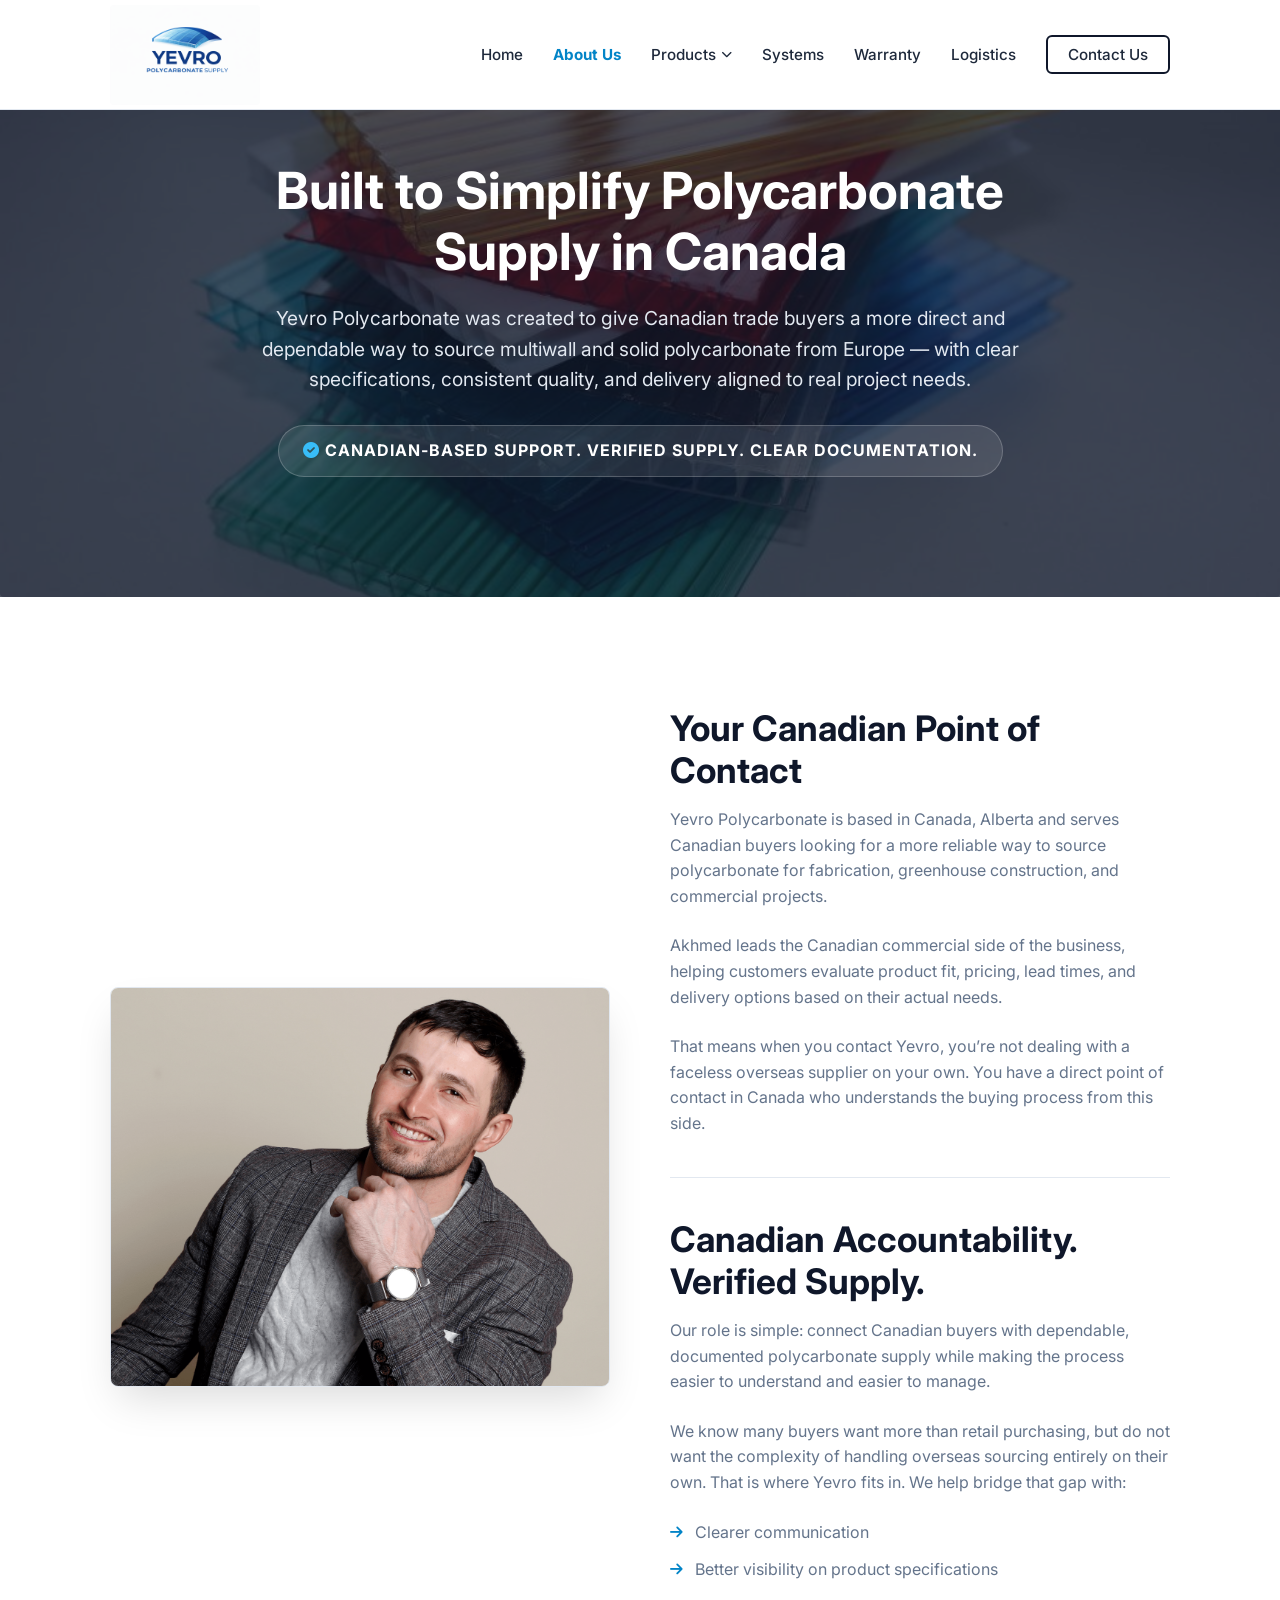
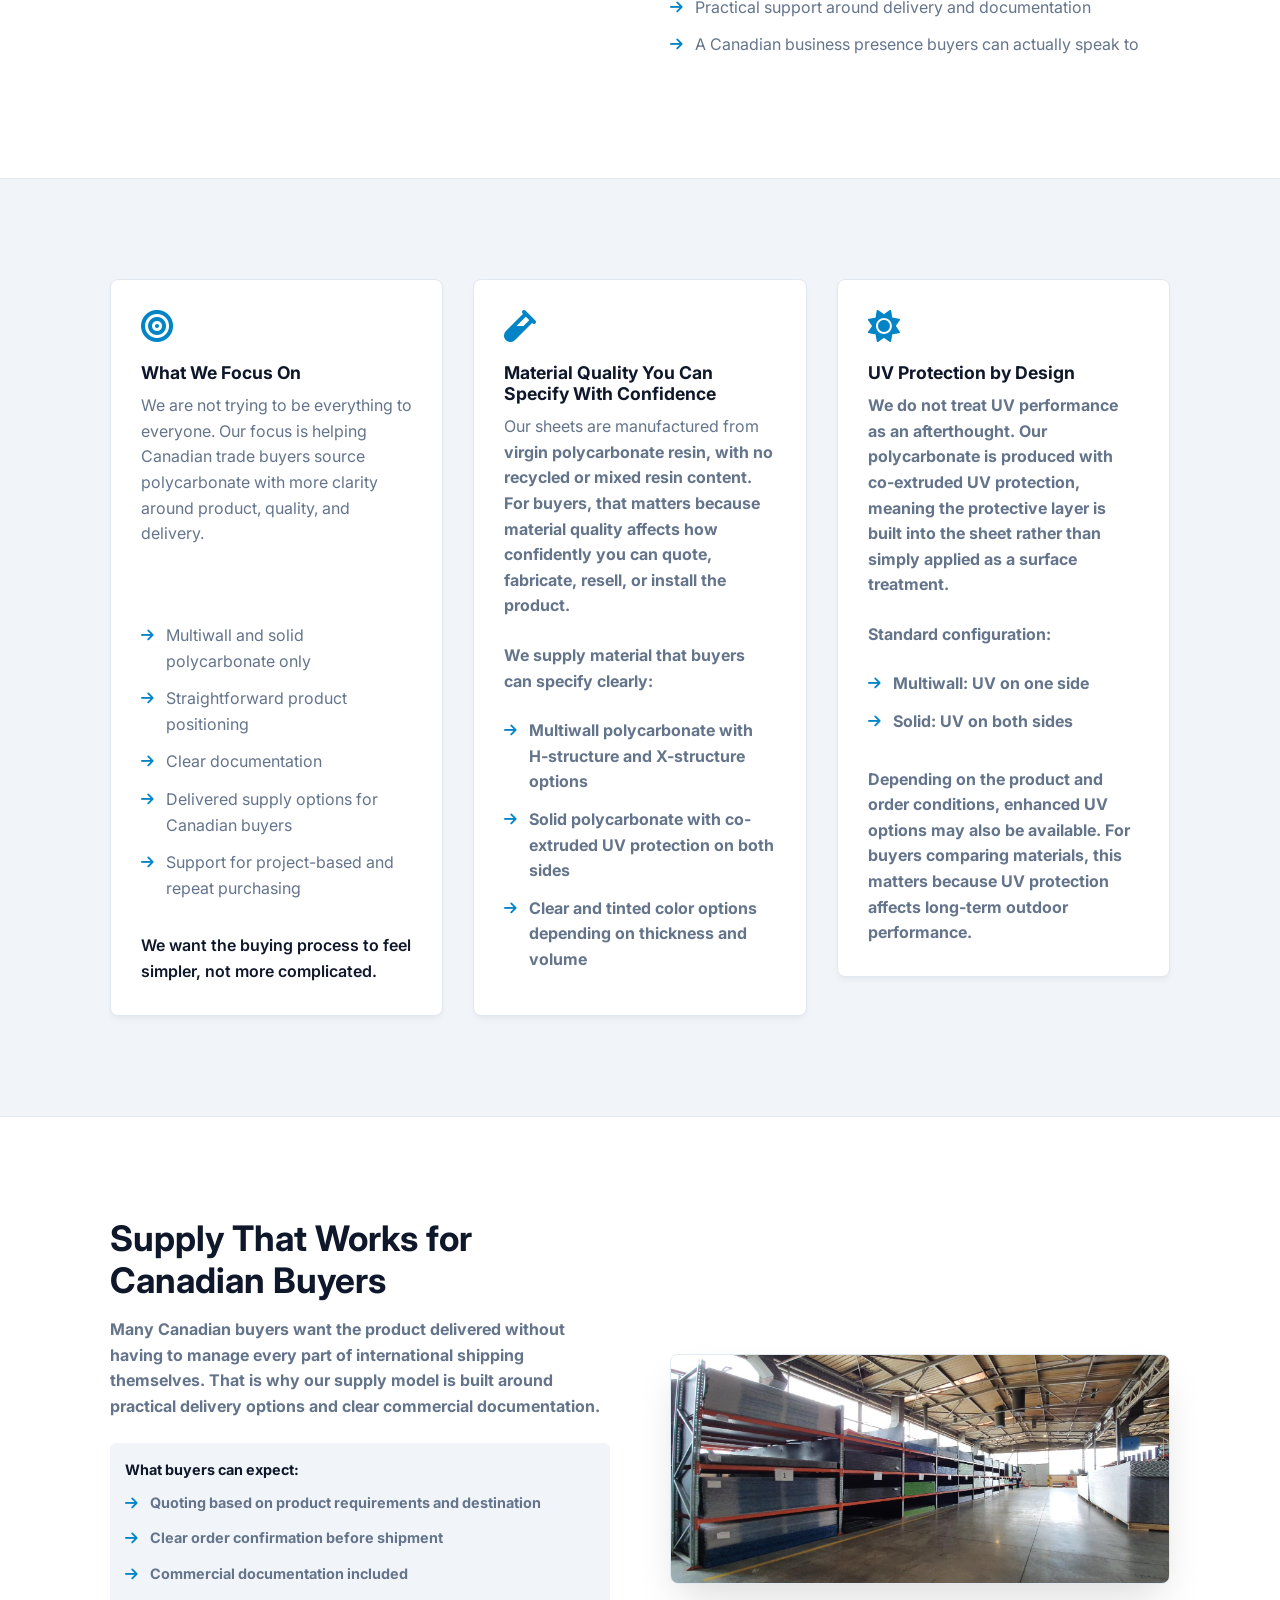
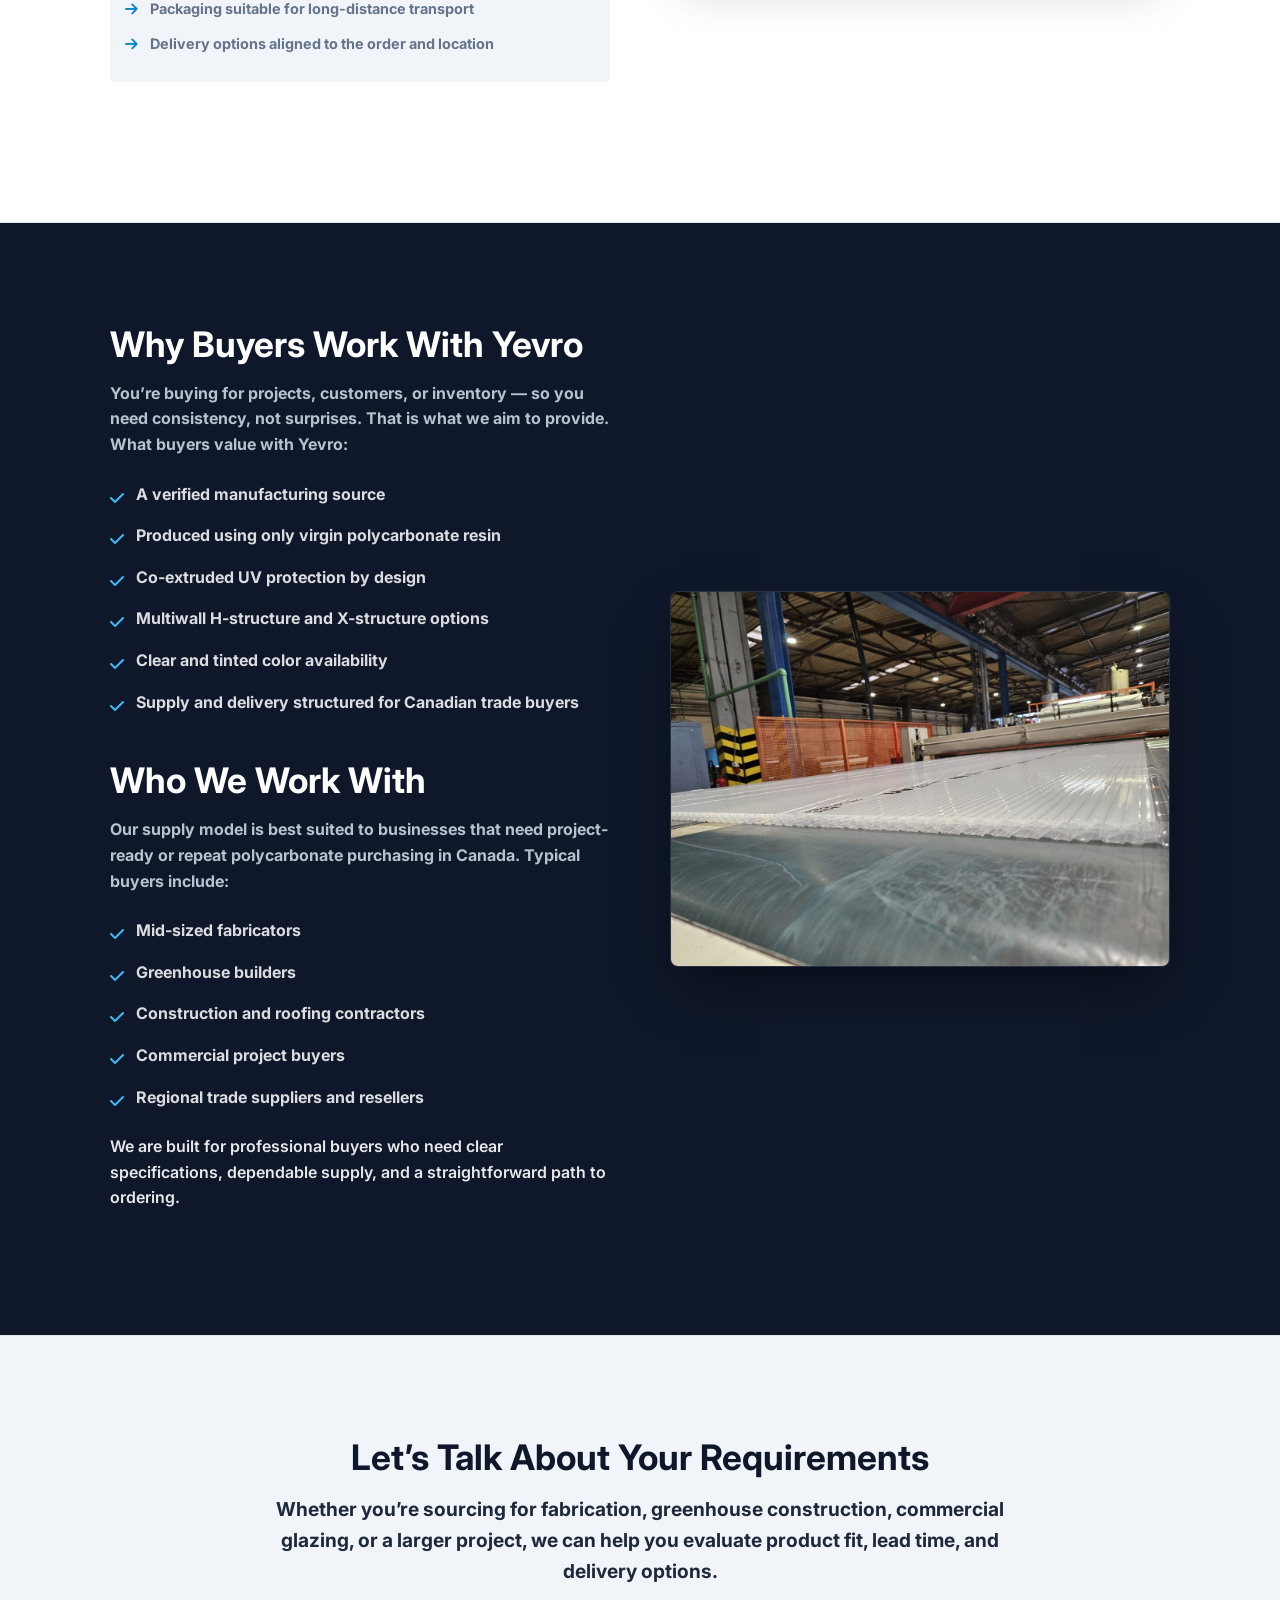
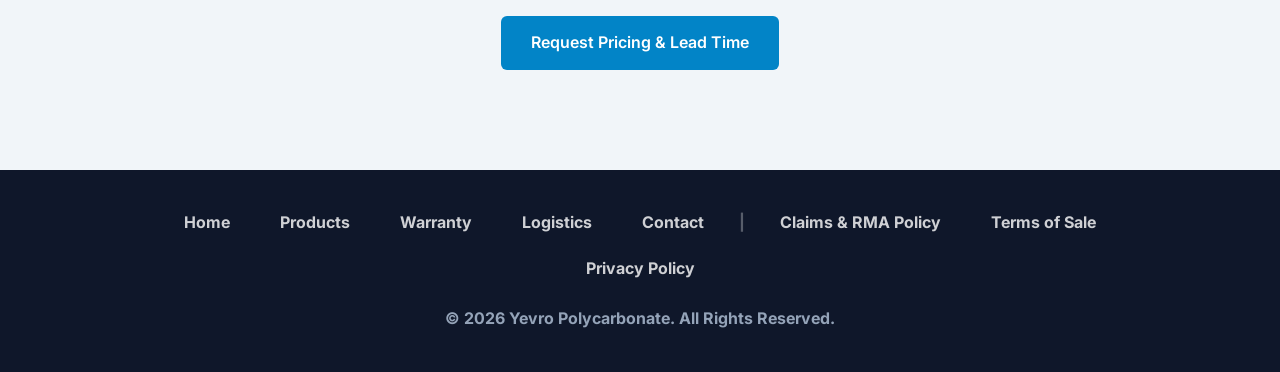
==== commit 52ea8cd4: "Update about.html" ====
--- a/about.html
+++ b/about.html
@@ -89,7 +89,7 @@
                 </div>
                 <div class="col-text">
                     <h2 style="margin-top: 10px;">Your Canadian Point of Contact</h2>
-                    <p>Yevro Polycarbonate is based in Cochrane, Alberta and serves Canadian buyers looking for a more reliable way to source polycarbonate for fabrication, greenhouse construction, and commercial projects.</p>
+                    <p>Yevro Polycarbonate is based in Canada, Alberta and serves Canadian buyers looking for a more reliable way to source polycarbonate for fabrication, greenhouse construction, and commercial projects.</p>
                     <p>Akhmed leads the Canadian commercial side of the business, helping customers evaluate product fit, pricing, lead times, and delivery options based on their actual needs.</p>
                     <p>That means when you contact Yevro, you’re not dealing with a faceless overseas supplier on your own. You have a direct point of contact in Canada who understands the buying process from this side.</p>
                     <hr class="divider" style="margin: 40px 0;">
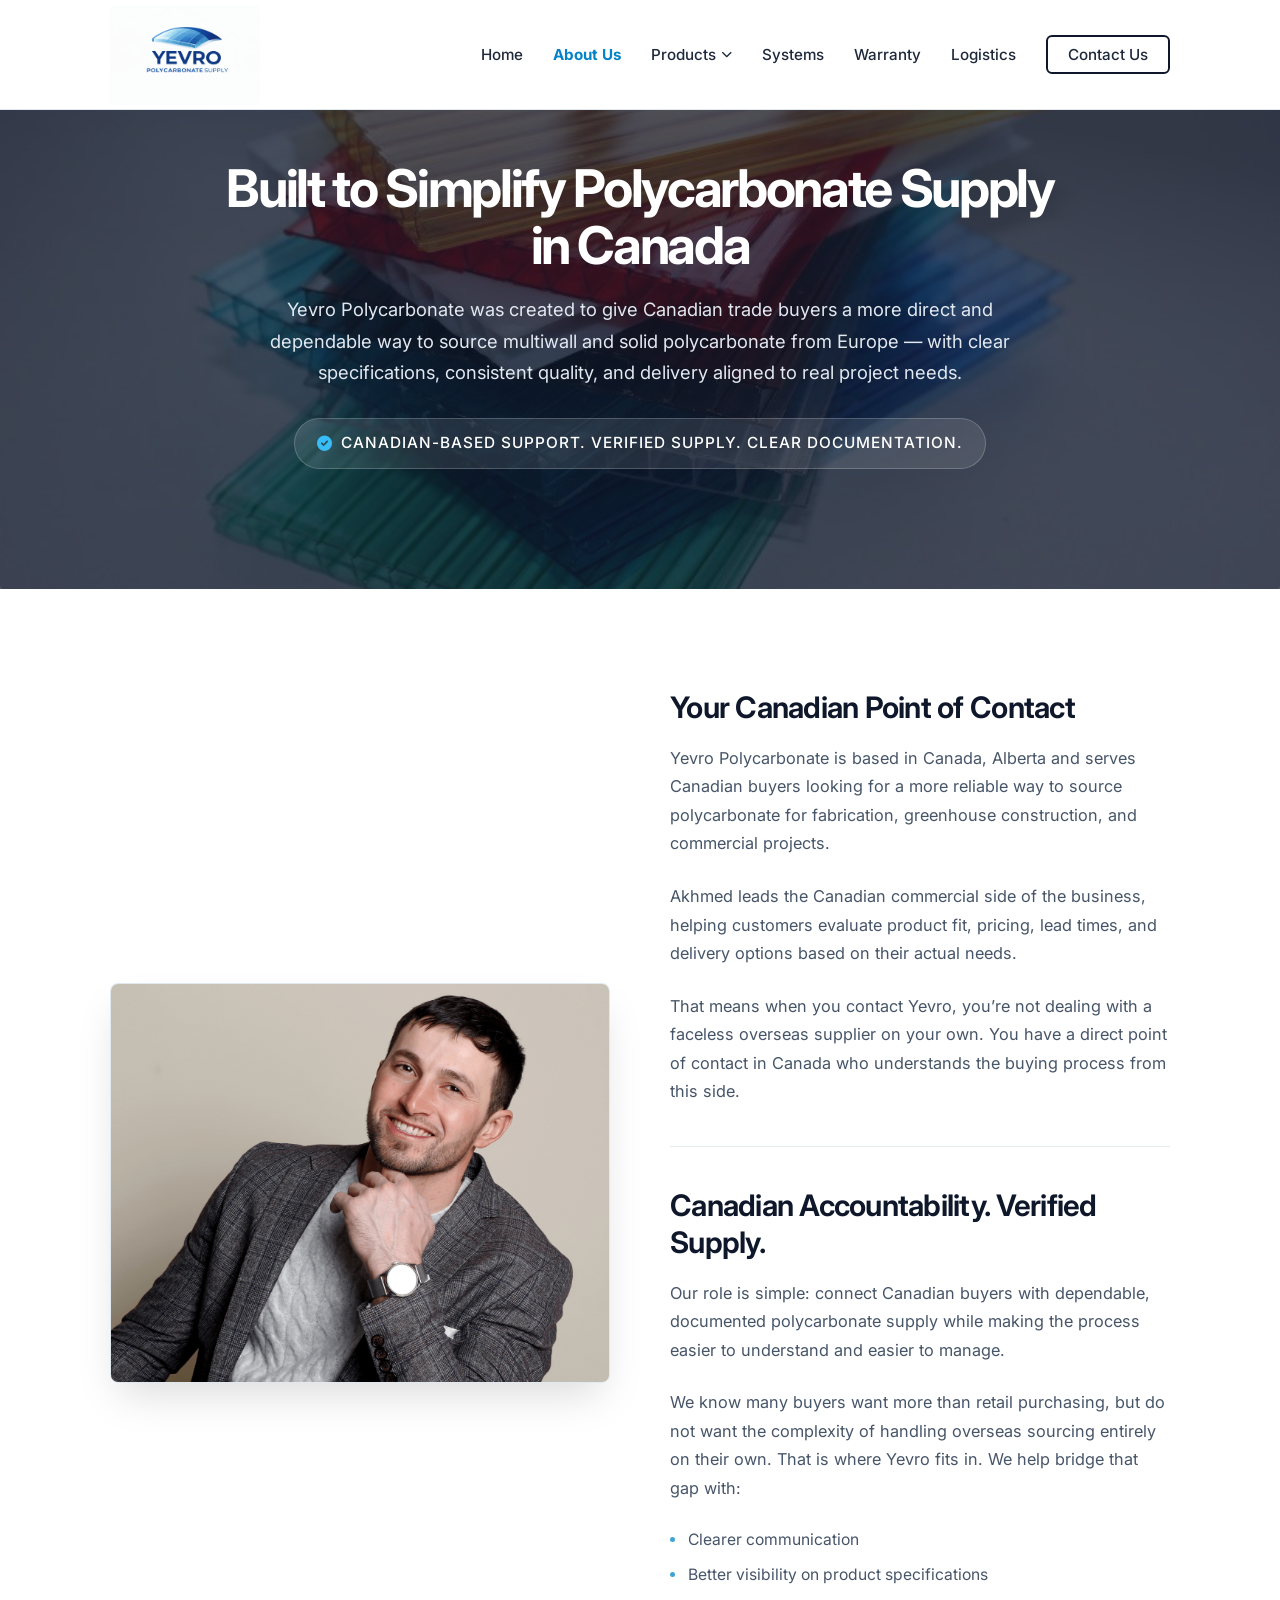
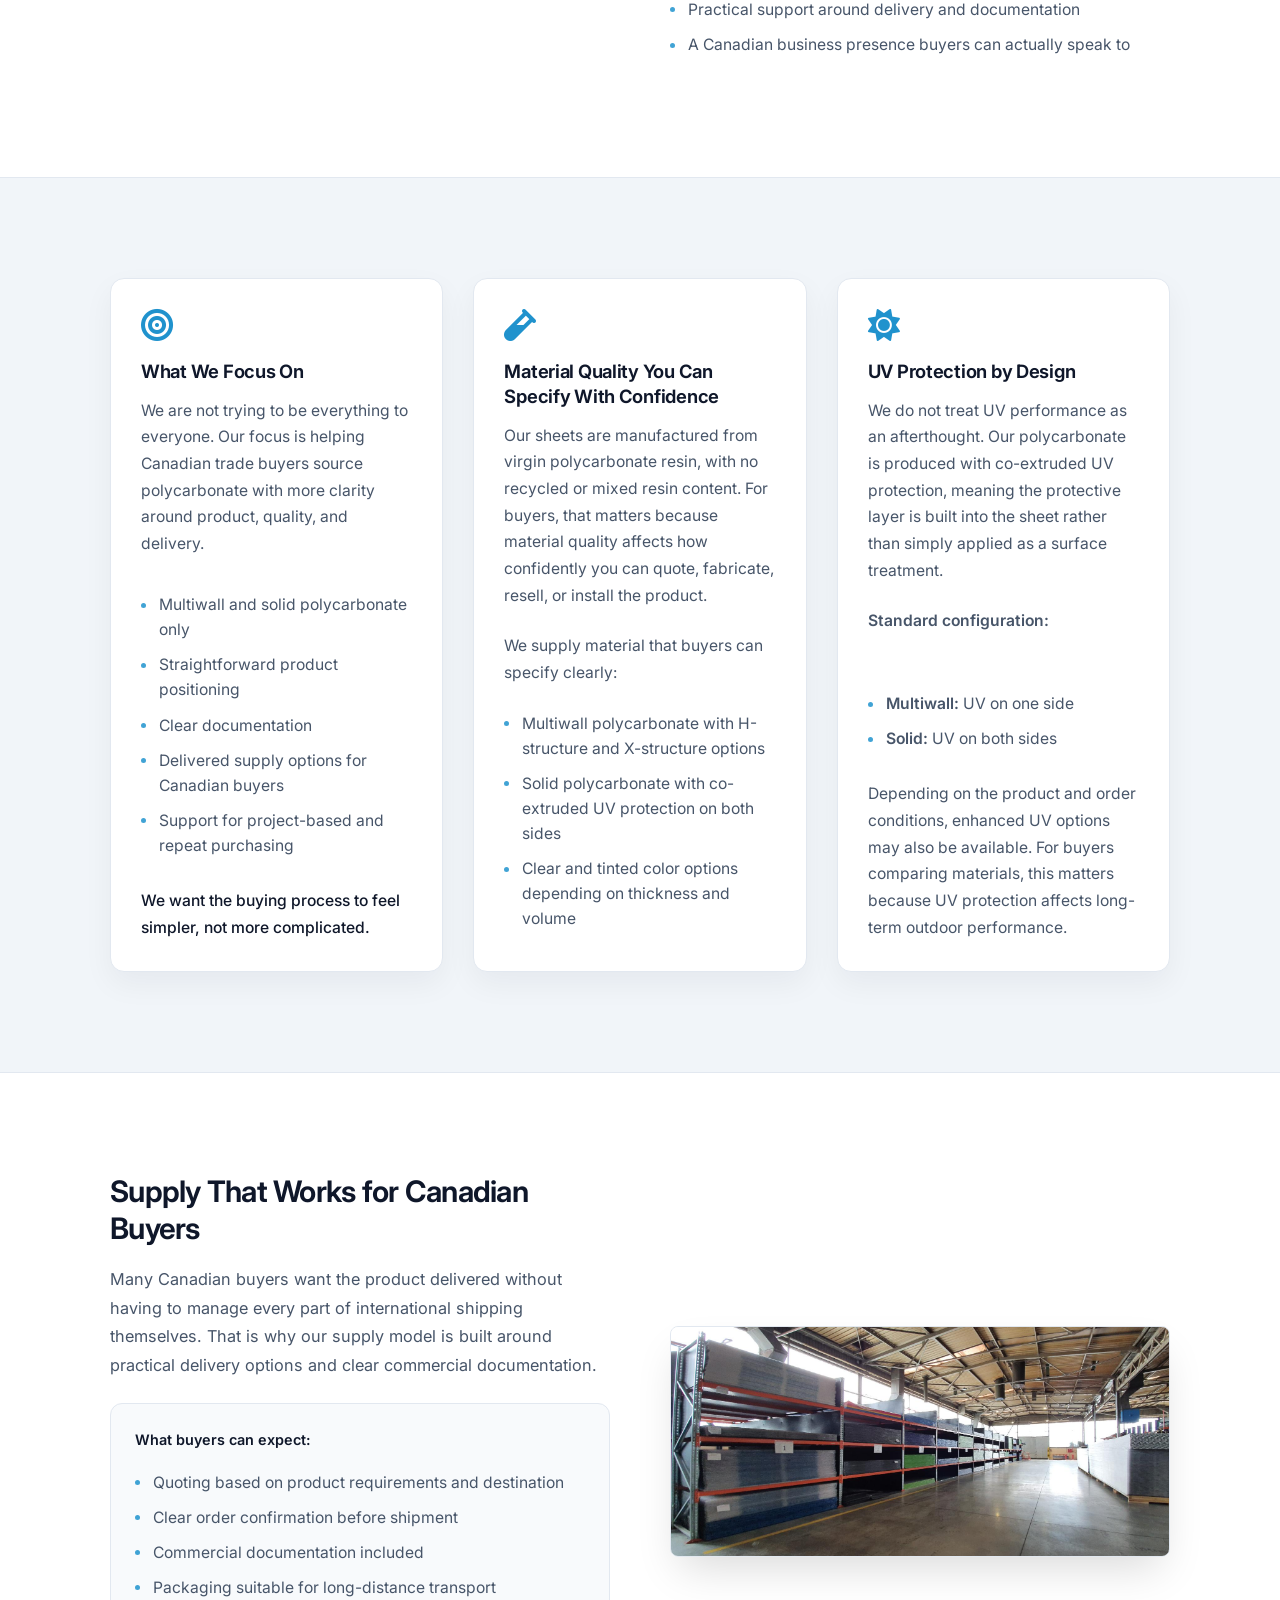
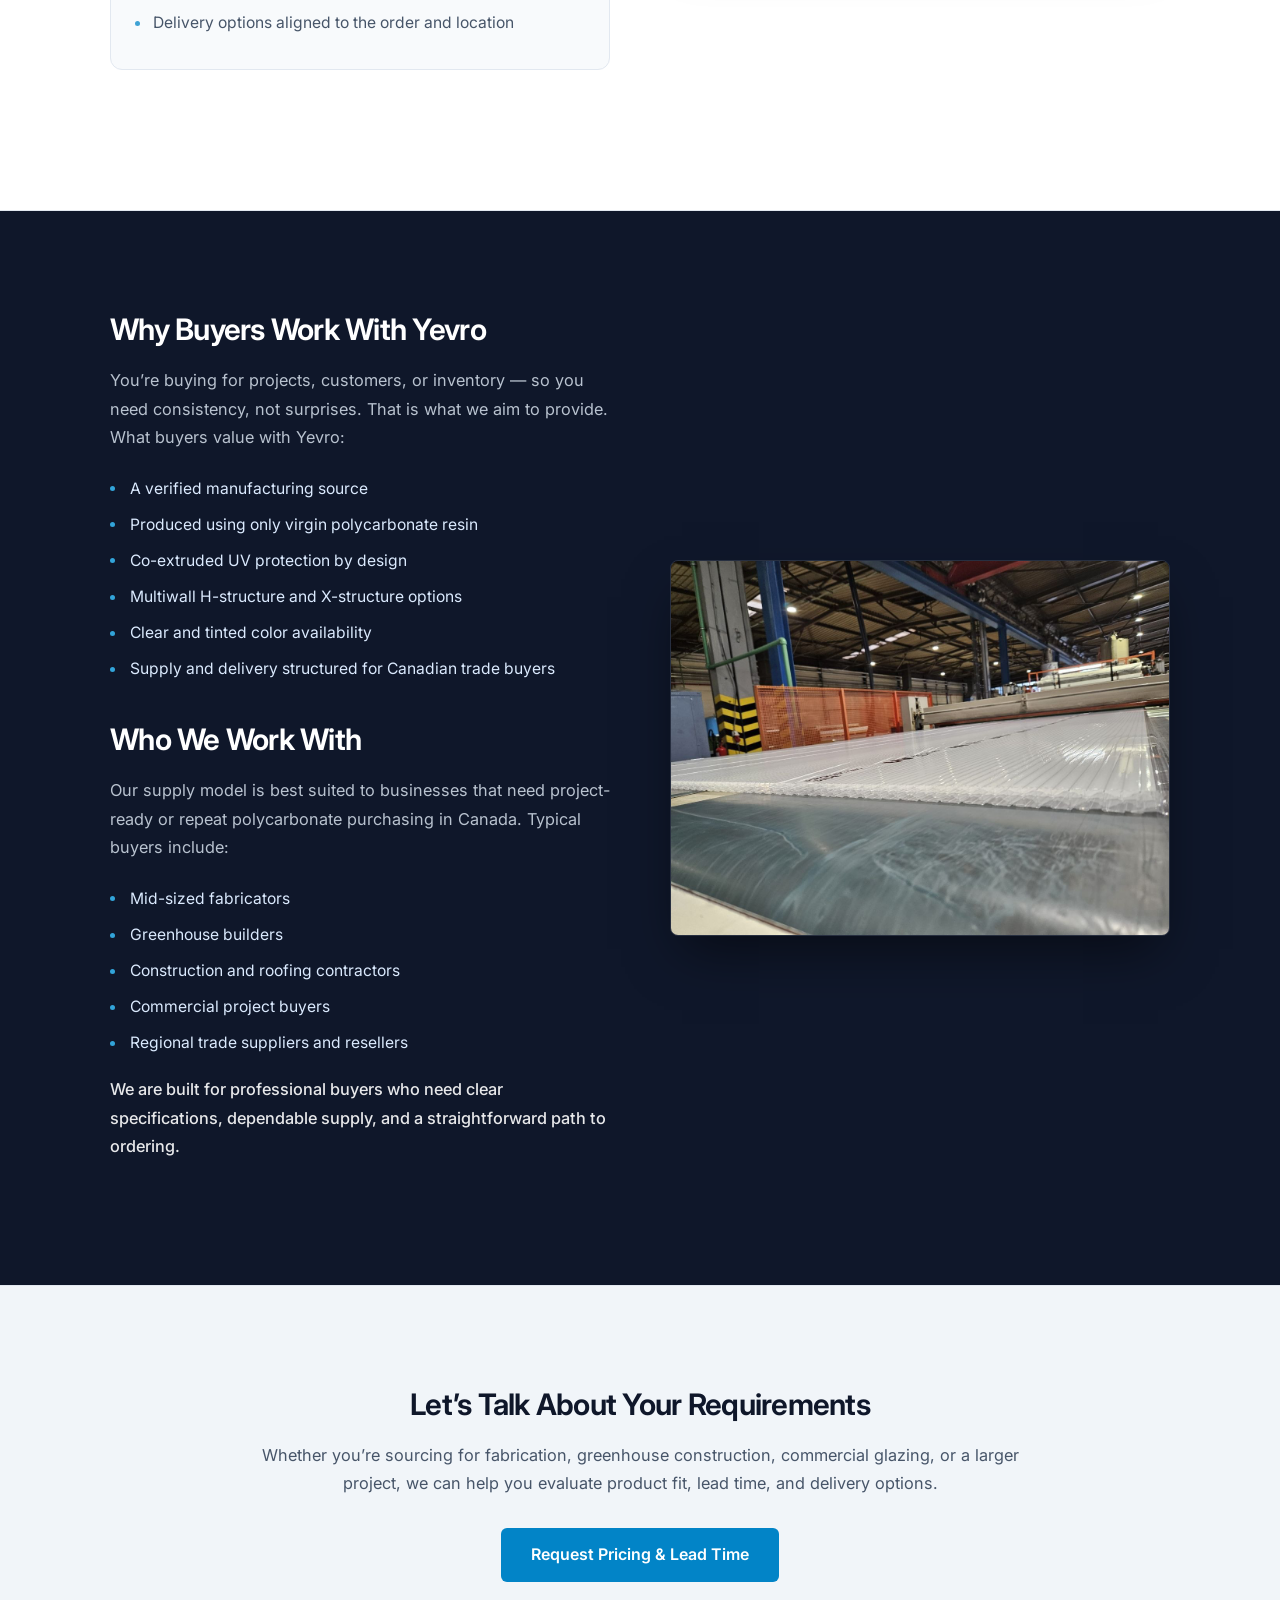
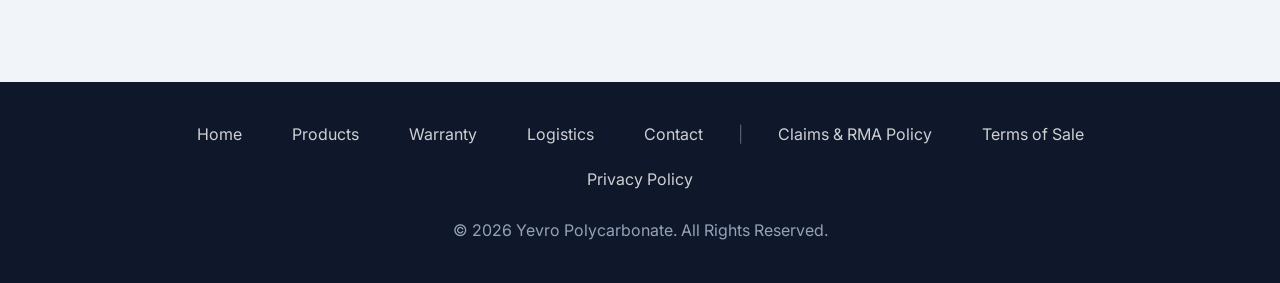
==== commit fb504fed: "Update about.html" ====
--- a/about.html
+++ b/about.html
@@ -4,7 +4,7 @@
     <meta charset="UTF-8">
     <meta name="viewport" content="width=device-width, initial-scale=1.0">
     <title>About Us | Yevro Polycarbonate Canada</title>
-    <meta name="description" content="Canadian-based support. European supply. Clear documentation. We simplify polycarbonate sourcing for trade buyers.">
+    <meta name="description" content="Canadian-based support. Verified supply. Clear documentation. We simplify polycarbonate sourcing for trade buyers.">
     <link rel="stylesheet" href="css/styles.css">
     <link href="https://fonts.googleapis.com/css2?family=Inter:wght@300;400;500;600;700;800&display=swap" rel="stylesheet">
     <link rel="stylesheet" href="https://cdnjs.cloudflare.com/ajax/libs/font-awesome/6.0.0/css/all.min.css">
@@ -14,26 +14,288 @@
     <link rel="icon" type="image/png" sizes="192x192" href="assets/android-chrome-192x192.png">
     <link rel="icon" type="image/png" sizes="512x512" href="assets/android-chrome-512x512.png">
     <style>
-        .about-hero { position: relative; padding: 160px 20px 100px 20px; overflow-wrap: break-word; color: white; display: flex; align-items: center; justify-content: center; }
-        .about-hero .hero-bg { position: absolute; top: 0; left: 0; width: 100%; height: 100%; z-index: -1; }
-        .about-hero .hero-bg img { width: 100%; height: 100%; object-fit: cover; }
-        .about-hero .overlay { position: absolute; top: 0; left: 0; width: 100%; height: 100%; background: rgba(15, 23, 42, 0.75); }
-        .about-hero-content { position: relative; z-index: 2; max-width: 900px; text-align: center; }
-        
-        .clean-list { list-style: none; padding: 0; margin-bottom: 20px; }
-        .clean-list li { position: relative; padding-left: 25px; margin-bottom: 12px; color: var(--text-light); }
-        .clean-list li::before { content: "\f061"; font-family: "Font Awesome 6 Free"; font-weight: 900; position: absolute; left: 0; color: var(--accent); font-size: 0.9rem; }
-        
-        .check-list-dark { list-style: none; padding: 0; }
-        .check-list-dark li { margin-bottom: 12px; display: flex; gap: 12px; align-items: flex-start; color: rgba(255,255,255,0.85); }
-        .check-list-dark li::before { content: "\f00c"; font-family: "Font Awesome 6 Free"; font-weight: 900; color: #38bdf8; margin-top: 4px; }
+        *, *::before, *::after {
+            box-sizing: border-box;
+        }
+
+        .about-hero {
+            position: relative;
+            padding: 160px 20px 100px 20px;
+            overflow-wrap: break-word;
+            color: white;
+            display: flex;
+            align-items: center;
+            justify-content: center;
+        }
+
+        .about-hero .hero-bg {
+            position: absolute;
+            top: 0;
+            left: 0;
+            width: 100%;
+            height: 100%;
+            z-index: -1;
+        }
+
+        .about-hero .hero-bg img {
+            width: 100%;
+            height: 100%;
+            object-fit: cover;
+        }
+
+        .about-hero .overlay {
+            position: absolute;
+            top: 0;
+            left: 0;
+            width: 100%;
+            height: 100%;
+            background: rgba(15, 23, 42, 0.72);
+        }
+
+        .about-hero-content {
+            position: relative;
+            z-index: 2;
+            max-width: 900px;
+            text-align: center;
+        }
+
+        .about-hero-content h1 {
+            color: white !important;
+            font-size: clamp(2.35rem, 5vw, 3.25rem) !important;
+            line-height: 1.1 !important;
+            font-weight: 700 !important;
+            letter-spacing: -0.045em;
+            margin-bottom: 20px !important;
+        }
+
+        .about-hero-content p {
+            font-size: 1.15rem !important;
+            color: #e2e8f0 !important;
+            margin-bottom: 30px !important;
+            max-width: 800px;
+            margin-left: auto;
+            margin-right: auto;
+            line-height: 1.7;
+            font-weight: 400;
+        }
+
+        .quality-badge {
+            background: rgba(255,255,255,0.10) !important;
+            border: 1px solid rgba(255,255,255,0.20) !important;
+            color: white !important;
+            font-size: 0.96rem !important;
+            padding: 12px 22px !important;
+            border-radius: 999px;
+            display: inline-flex;
+            align-items: center;
+            gap: 8px;
+            font-weight: 500;
+        }
+
+        .quality-badge i {
+            color: #38bdf8 !important;
+        }
+
+        .section h2 {
+            color: var(--navy);
+            font-size: 1.85rem;
+            line-height: 1.25;
+            font-weight: 650;
+            letter-spacing: -0.025em;
+            margin-bottom: 18px;
+        }
+
+        .section h3 {
+            color: var(--navy);
+            font-size: 1.15rem;
+            line-height: 1.35;
+            font-weight: 650;
+            letter-spacing: -0.015em;
+            margin-bottom: 14px;
+        }
+
+        .section p {
+            color: #475569;
+            line-height: 1.75;
+            font-size: 1.02rem;
+            font-weight: 400;
+        }
+
+        .section p strong,
+        .section li strong,
+        .section strong {
+            font-weight: 600;
+        }
+
+        .col-text h2[style] {
+            margin-top: 0 !important;
+        }
+
+        .divider {
+            border: 0;
+            border-top: 1px solid var(--border);
+            opacity: 0.9;
+        }
+
+        .clean-list {
+            list-style: none;
+            padding: 0;
+            margin: 18px 0 20px 0;
+        }
+
+        .clean-list li {
+            position: relative;
+            padding-left: 18px;
+            margin-bottom: 10px;
+            color: #475569;
+            line-height: 1.6;
+            font-size: 0.98rem;
+            font-weight: 400;
+        }
+
+        .clean-list li::before {
+            content: "";
+            position: absolute;
+            left: 0;
+            top: 0.68em;
+            width: 5px;
+            height: 5px;
+            border-radius: 999px;
+            background: var(--accent);
+            opacity: 0.75;
+        }
+
+        .card {
+            border-radius: 14px;
+            border: 1px solid var(--border);
+            box-shadow: 0 12px 30px rgba(15, 23, 42, 0.05);
+        }
+
+        .card-icon {
+            color: var(--accent);
+            opacity: 0.88;
+            margin-bottom: 18px;
+        }
+
+        .card p {
+            font-size: 0.98rem;
+            line-height: 1.7;
+        }
+
+        .card p[style*="color: var(--navy)"] {
+            color: var(--navy) !important;
+            font-weight: 500;
+        }
+
+        .tech-note {
+            display: block;
+            margin-bottom: 40px;
+            background: #f8fafc;
+            border: 1px solid var(--border);
+            border-radius: 12px;
+            padding: 24px;
+        }
+
+        .tech-note strong {
+            color: var(--navy) !important;
+            display: block;
+            margin-bottom: 10px;
+            font-weight: 600;
+        }
+
+        .check-list-dark {
+            list-style: none;
+            padding: 0;
+        }
+
+        .check-list-dark li {
+            position: relative;
+            padding-left: 20px;
+            margin-bottom: 11px;
+            color: #dbeafe;
+            line-height: 1.6;
+            font-size: 0.98rem;
+            font-weight: 400;
+        }
+
+        .check-list-dark li::before {
+            content: "";
+            position: absolute;
+            left: 0;
+            top: 0.68em;
+            width: 5px;
+            height: 5px;
+            border-radius: 999px;
+            background: #38bdf8;
+            opacity: 0.85;
+        }
+
+        .bg-navy h2 {
+            color: white !important;
+            font-weight: 650;
+        }
+
+        .bg-navy p {
+            color: #cbd5e1 !important;
+            font-weight: 400 !important;
+        }
+
+        .bg-navy p[style*="font-weight: 600"] {
+            color: white !important;
+            font-weight: 500 !important;
+            margin-top: 20px !important;
+        }
+
+        .lead-text {
+            color: #475569 !important;
+            line-height: 1.7;
+        }
 
         @media (max-width: 768px) {
-            .about-hero { padding: 130px 20px 70px 20px; }
-            .about-hero h1 { font-size: 2.2rem !important; line-height: 1.2; }
-            .row.align-center { flex-direction: column; }
-            .col-img { width: 100%; margin-bottom: 30px; }
-            .col-img img { width: 100%; max-width: 100%; height: auto; }
+            .about-hero {
+                padding: 130px 20px 70px 20px;
+            }
+
+            .about-hero h1 {
+                font-size: 2.2rem !important;
+                line-height: 1.15 !important;
+            }
+
+            .about-hero-content p {
+                font-size: 1.03rem !important;
+            }
+
+            .quality-badge {
+                border-radius: 14px;
+                line-height: 1.45;
+            }
+
+            .row.align-center {
+                flex-direction: column;
+            }
+
+            .col-img {
+                width: 100%;
+                margin-bottom: 30px;
+            }
+
+            .col-img img {
+                width: 100%;
+                max-width: 100%;
+                height: auto;
+            }
+
+            .section h2 {
+                font-size: 1.55rem;
+            }
+
+            .section h3 {
+                font-size: 1.08rem;
+            }
+
+            .section p {
+                font-size: 1rem;
+            }
         }
     </style>
 </head>
@@ -121,12 +383,12 @@
                         <li>Delivered supply options for Canadian buyers</li>
                         <li>Support for project-based and repeat purchasing</li>
                     </ul>
-                    <p style="font-weight: 600; color: var(--navy); margin-bottom: 0;">We want the buying process to feel simpler, not more complicated.</p>
+                    <p style="color: var(--navy); margin-bottom: 0;">We want the buying process to feel simpler, not more complicated.</p>
                 </div>
                 <div class="card" style="display: flex; flex-direction: column;">
                     <i class="fas fa-vial card-icon"></i>
                     <h3>Material Quality You Can Specify With Confidence</h3>
-                    <p>Our sheets are manufactured from <strong> virgin polycarbonate resin, with no recycled or mixed resin content. For buyers, that matters because material quality affects how confidently you can quote, fabricate, resell, or install the product.</p>
+                    <p>Our sheets are manufactured from virgin polycarbonate resin, with no recycled or mixed resin content. For buyers, that matters because material quality affects how confidently you can quote, fabricate, resell, or install the product.</p>
                     <p>We supply material that buyers can specify clearly:</p>
                     <ul class="clean-list" style="margin-top: auto; margin-bottom: 0;">
                         <li>Multiwall polycarbonate with H-structure and X-structure options</li>
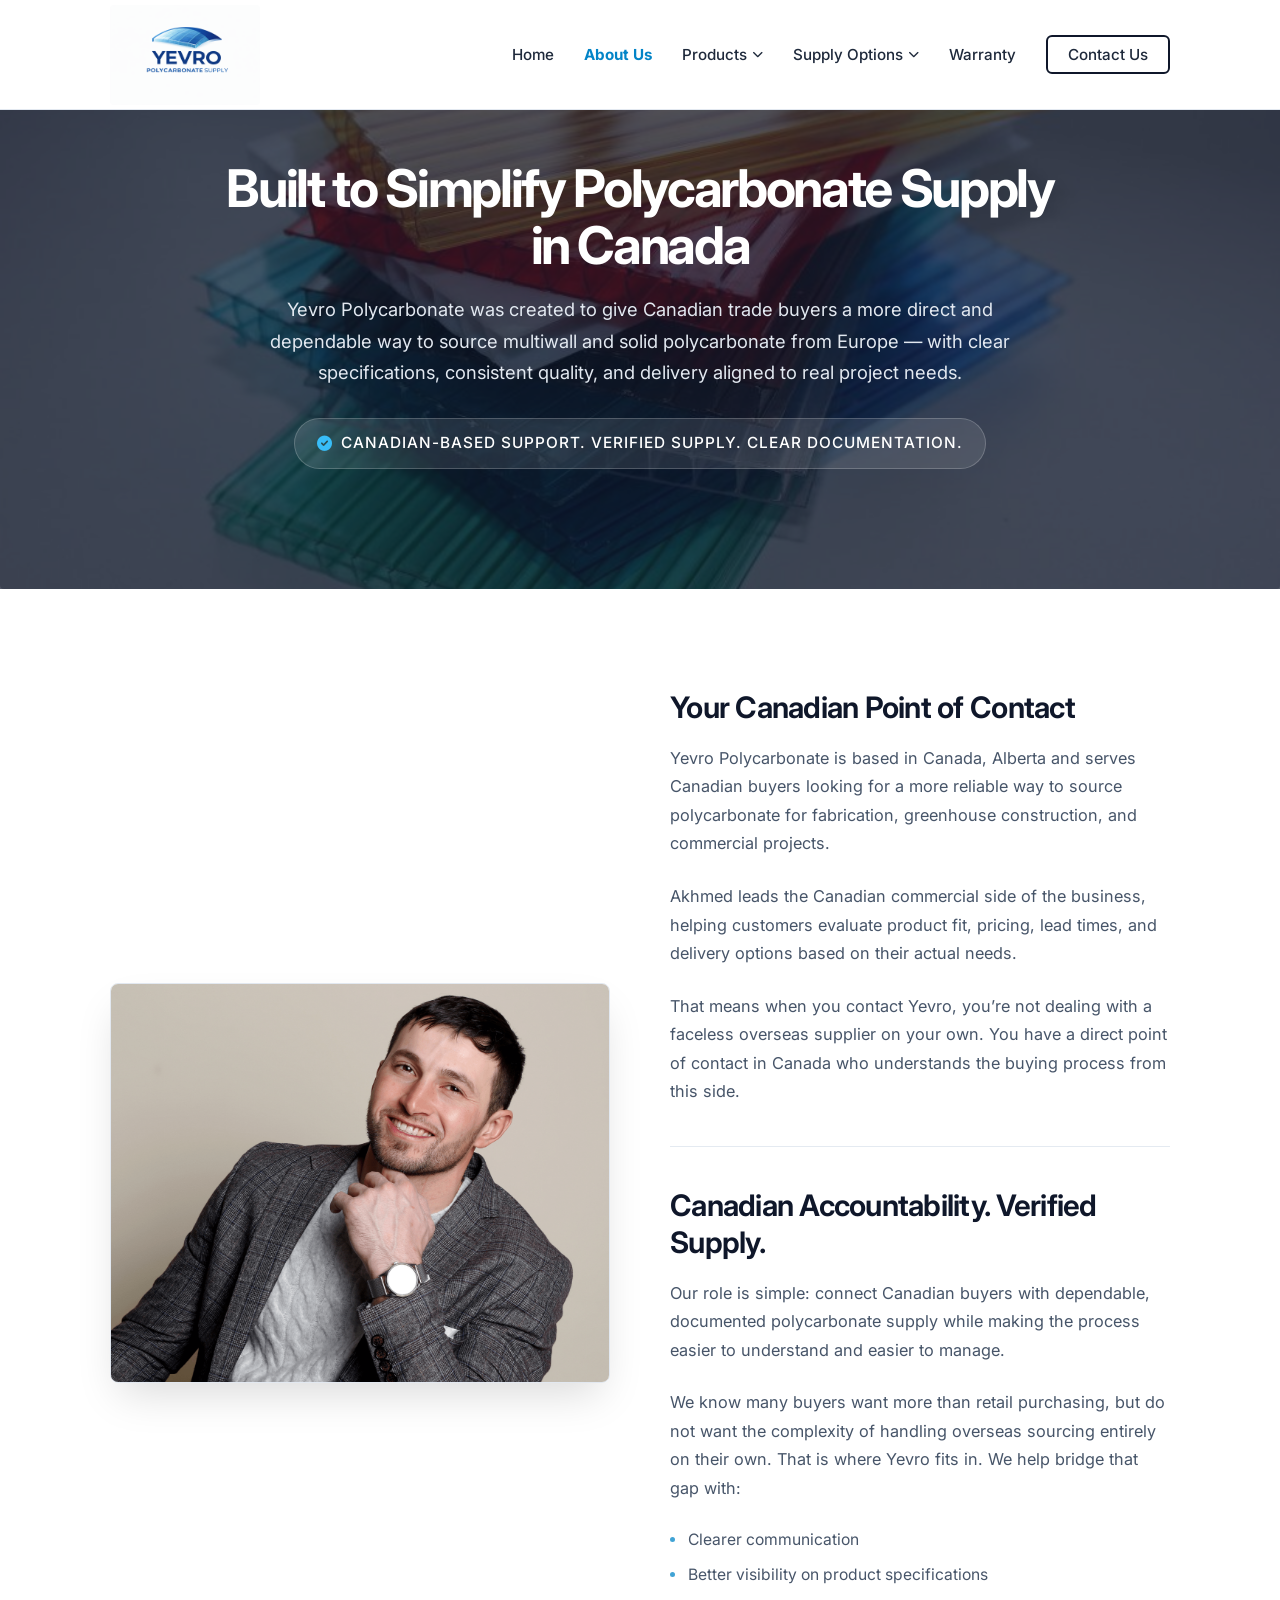
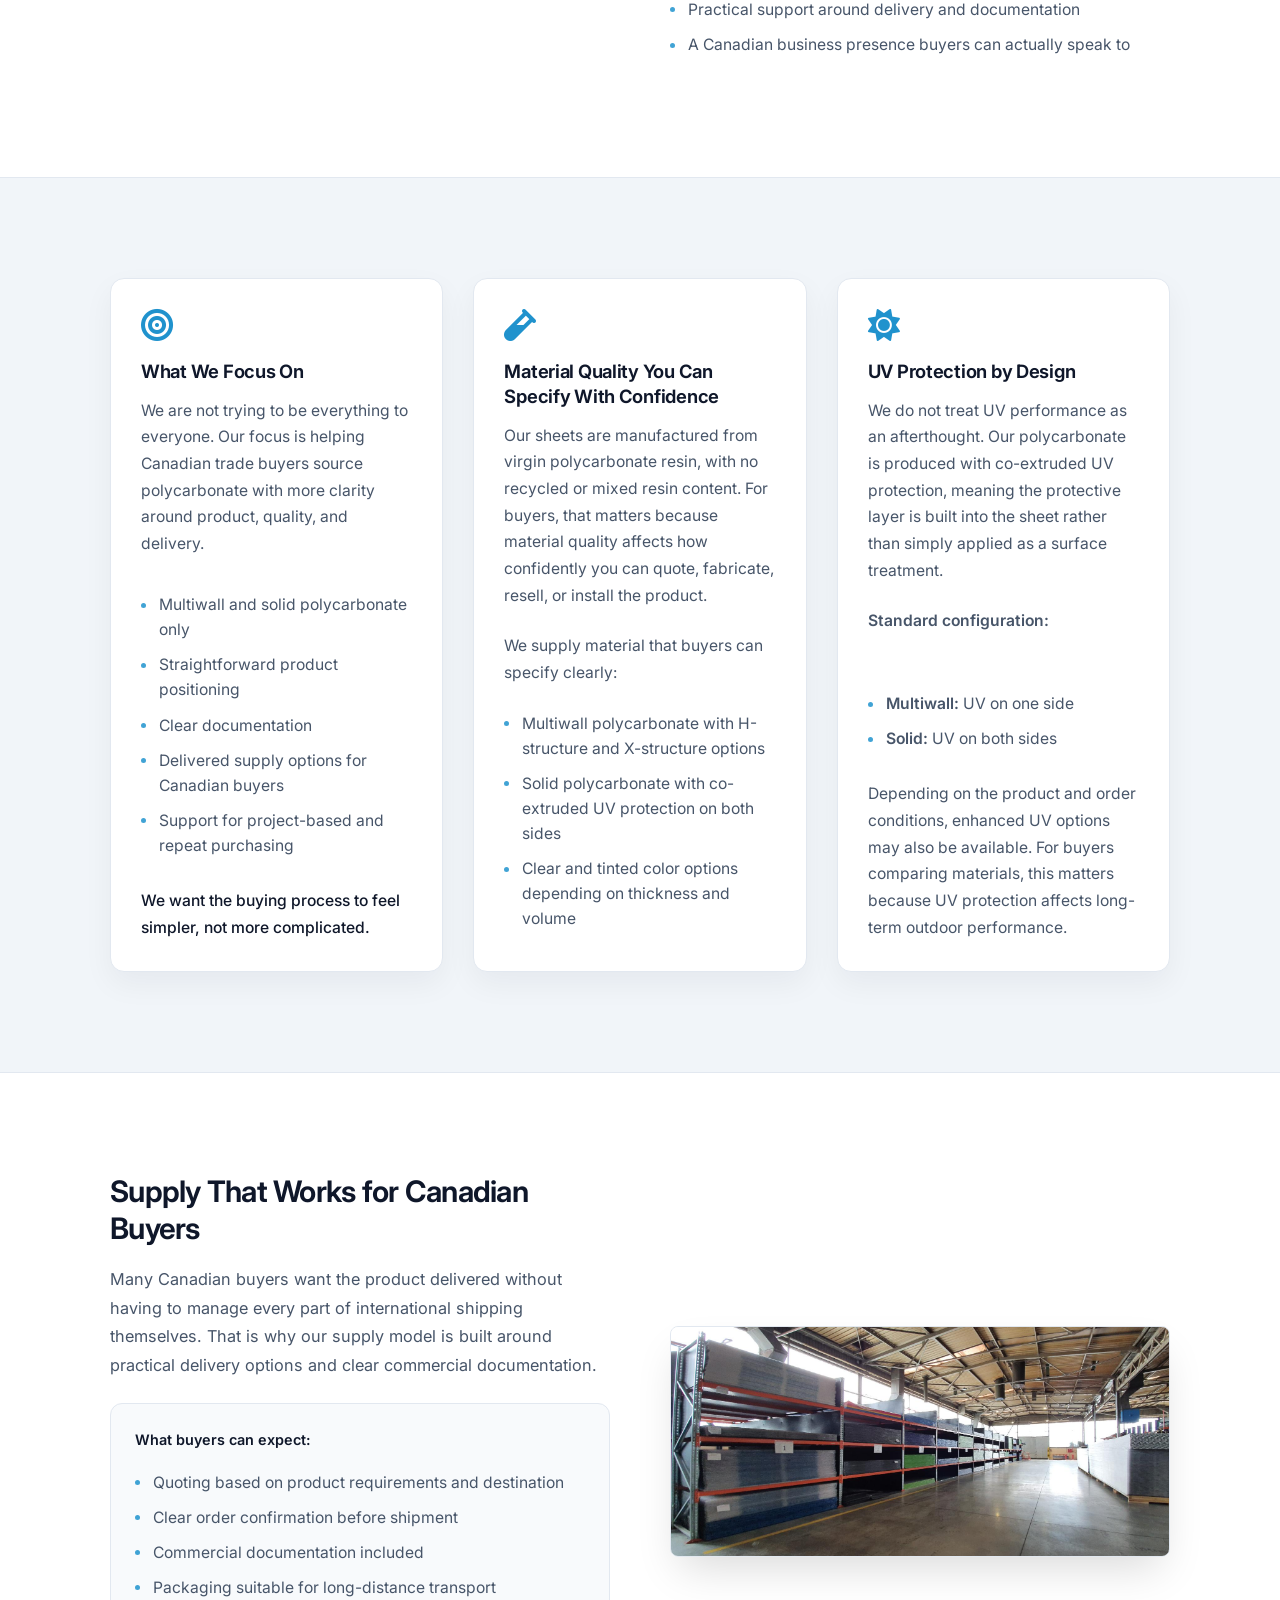
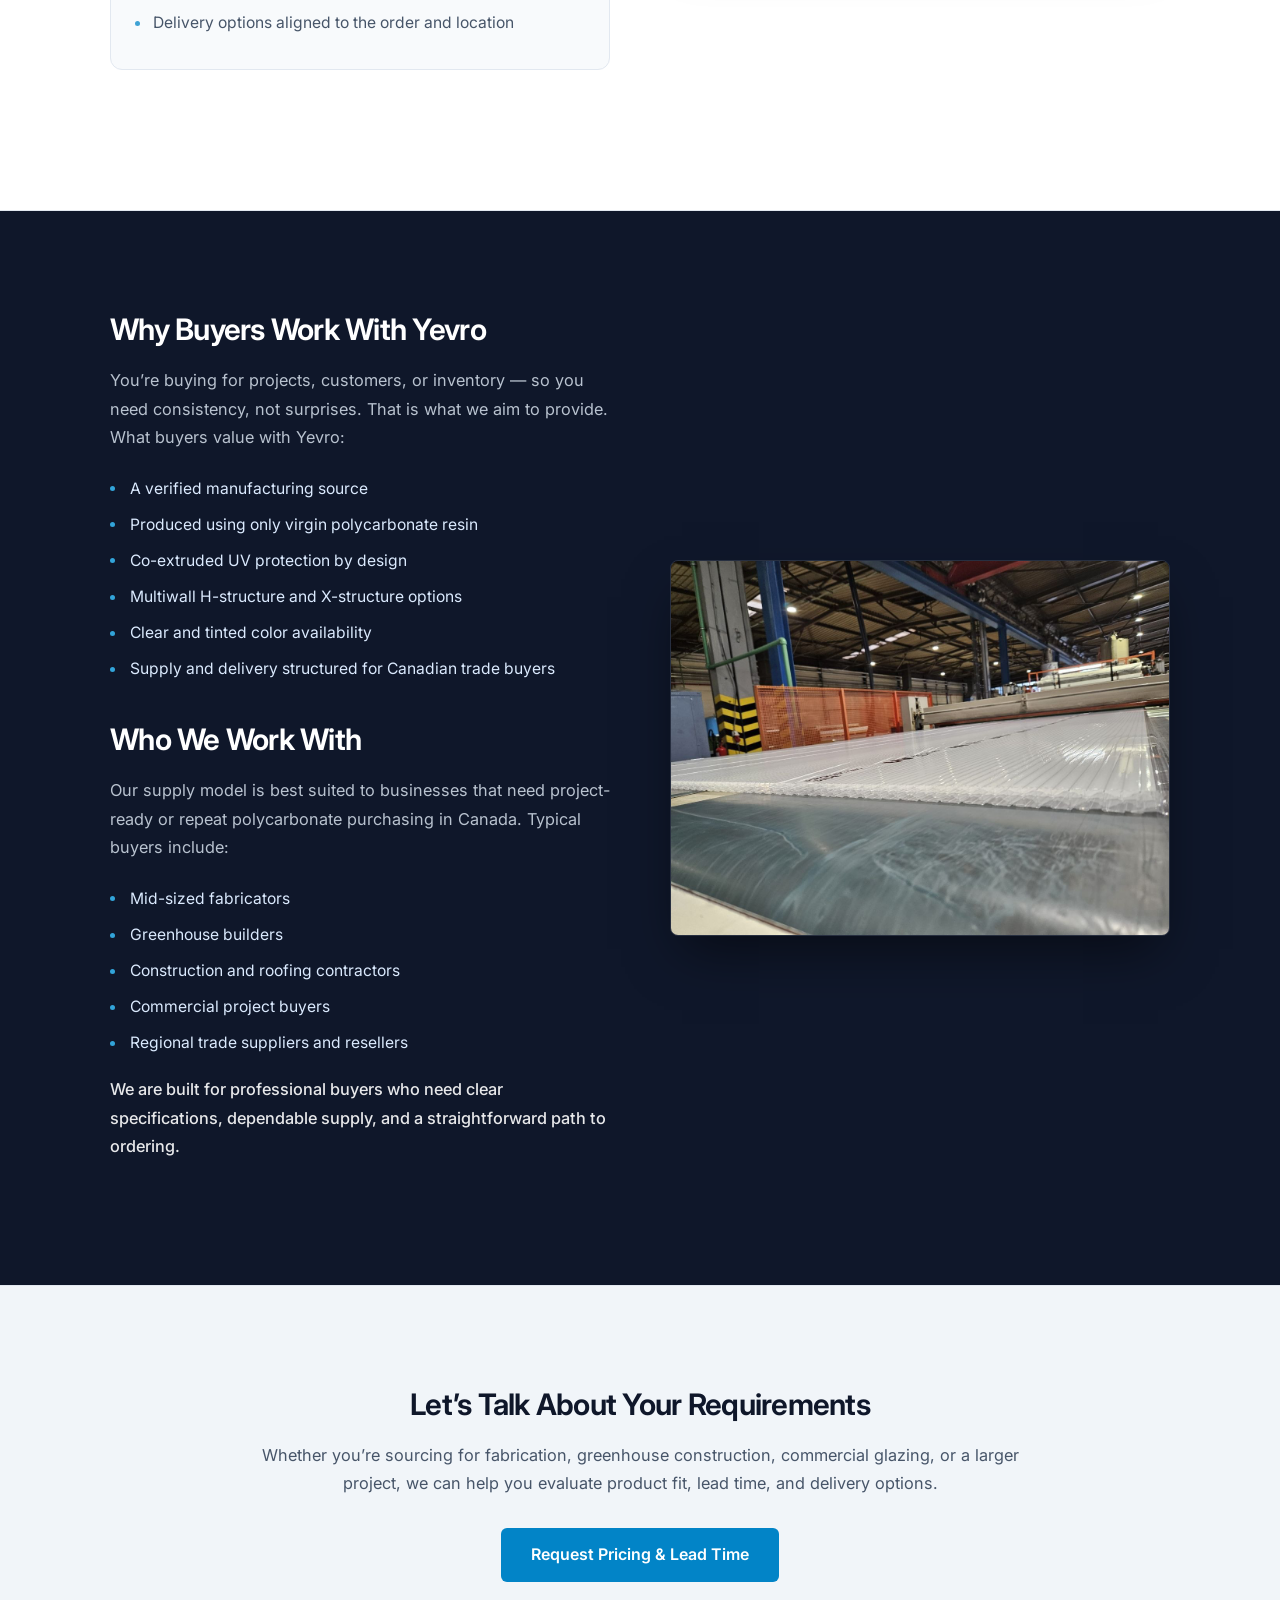
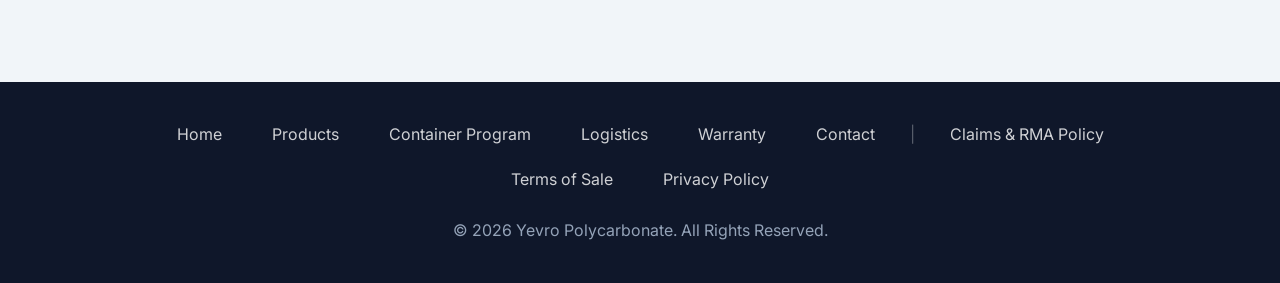
==== commit a3730435: "Update about.html" ====
--- a/about.html
+++ b/about.html
@@ -309,23 +309,31 @@
                 <i class="fas fa-bars"></i>
             </div>
             <nav class="nav-menu">
-                <ul>
-                    <li><a href="/">Home</a></li>
-                    <li><a href="/about" class="active-link">About Us</a></li>
-                    <li class="nav-dropdown">
-                        <a href="/#products" class="nav-dropdown-link">Products <i class="fas fa-chevron-down"></i></a>
-                        <ul class="dropdown-menu">
-                            <li><a href="/multiwall">Multiwall Polycarbonate</a></li>
-                            <li><a href="/solid-polycarbonate">Solid Polycarbonate</a></li>
-                            <li><a href="/polycarbonate-profiles">Profiles & Accessories</a></li>
-                        </ul>
-                    </li>
-                    <li><a href="/#accessories">Systems</a></li>
-                    <li><a href="/warranty">Warranty</a></li>
-                    <li><a href="/#logistics">Logistics</a></li>
-                    <li><a href="/#contact" class="btn-nav">Contact Us</a></li>
-                </ul>
-            </nav>
+    <ul>
+        <li><a href="/">Home</a></li>
+        <li><a href="/about" class="active-link">About Us</a></li>
+
+        <li class="nav-dropdown">
+            <a href="/#products" class="nav-dropdown-link">Products <i class="fas fa-chevron-down"></i></a>
+            <ul class="dropdown-menu">
+                <li><a href="/multiwall">Multiwall Polycarbonate</a></li>
+                <li><a href="/solid-polycarbonate">Solid Polycarbonate</a></li>
+                <li><a href="/polycarbonate-profiles">Profiles & Accessories</a></li>
+            </ul>
+        </li>
+
+        <li class="nav-dropdown">
+            <a href="/#logistics" class="nav-dropdown-link">Supply Options <i class="fas fa-chevron-down"></i></a>
+            <ul class="dropdown-menu">
+                <li><a href="/#logistics">Logistics & Delivery</a></li>
+                <li><a href="/container-program">Container Program</a></li>
+            </ul>
+        </li>
+
+        <li><a href="/warranty">Warranty</a></li>
+        <li><a href="/#contact" class="btn-nav">Contact Us</a></li>
+    </ul>
+</nav>
         </div>
     </header>
 
@@ -476,21 +484,22 @@
     </section>
 
     <footer>
-        <div class="container" style="display: flex; flex-direction: column; align-items: center; gap: 15px;">
-            <div class="footer-links" style="display: flex; gap: 20px; flex-wrap: wrap; justify-content: center; margin-bottom: 10px;">
-                <a href="/">Home</a>
-                <a href="/#products">Products</a>
-                <a href="/warranty">Warranty</a>
-                <a href="/#logistics">Logistics</a>
-                <a href="/#contact">Contact</a>
-                <span style="color: rgba(255,255,255,0.3);">|</span>
-                <a href="/claims">Claims & RMA Policy</a>
-                <a href="/terms">Terms of Sale</a>
-                <a href="/privacy">Privacy Policy</a>
-            </div>
-            <p style="margin: 0;">&copy; 2026 Yevro Polycarbonate. All Rights Reserved.</p>
-        </div>
-    </footer>
+    <div class="container" style="display: flex; flex-direction: column; align-items: center; gap: 15px;">
+        <div class="footer-links" style="display: flex; gap: 20px; flex-wrap: wrap; justify-content: center; margin-bottom: 10px;">
+            <a href="/">Home</a>
+            <a href="/#products">Products</a>
+            <a href="/container-program">Container Program</a>
+            <a href="/#logistics">Logistics</a>
+            <a href="/warranty">Warranty</a>
+            <a href="/#contact">Contact</a>
+            <span style="color: rgba(255,255,255,0.3);">|</span>
+            <a href="/claims">Claims & RMA Policy</a>
+            <a href="/terms">Terms of Sale</a>
+            <a href="/privacy">Privacy Policy</a>
+        </div>
+        <p style="margin: 0;">&copy; 2026 Yevro Polycarbonate. All Rights Reserved.</p>
+    </div>
+</footer>
 
     <script>
         document.addEventListener('DOMContentLoaded', function() {
